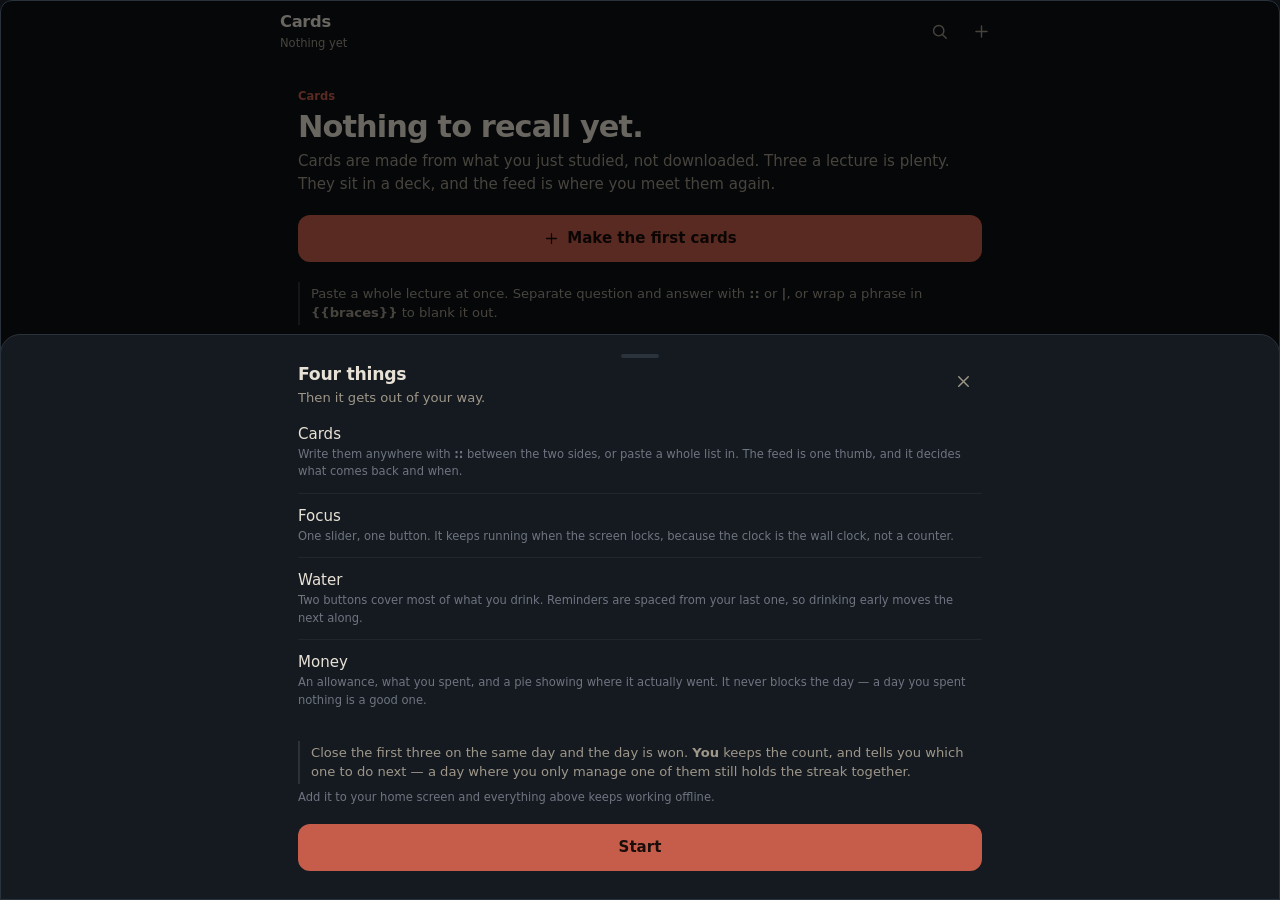
==== engine/index.html @ 52130b2e "Add files via upload" ====
<!doctype html>
<html lang="en" data-theme="dark">
<head>
<meta charset="utf-8">
<meta name="viewport" content="width=device-width, initial-scale=1, viewport-fit=cover, maximum-scale=5">
<title>Engine</title>

<meta name="description" content="Flash cards, a deep work timer and water, kept on your own phone.">
<meta name="theme-color" content="#0D1014">
<meta name="color-scheme" content="dark light">
<meta name="mobile-web-app-capable" content="yes">
<meta name="apple-mobile-web-app-capable" content="yes">
<meta name="apple-mobile-web-app-status-bar-style" content="black-translucent">
<meta name="apple-mobile-web-app-title" content="Engine">
<meta name="format-detection" content="telephone=no,date=no,address=no,email=no">

<link rel="manifest" href="manifest.webmanifest">
<link rel="icon" href="icons/favicon.svg" type="image/svg+xml">
<link rel="icon" href="icons/icon-192.png" sizes="192x192" type="image/png">
<link rel="apple-touch-icon" href="icons/apple-touch-icon.png">
<link rel="stylesheet" href="css/app.css">

<script>
  /* Set the theme before first paint so the screen never flashes white at 6am. */
  (function () {
    try {
      var raw = localStorage.getItem('engine.doc.v1');
      var t = 'dark';
      if (raw) {
        var s = JSON.parse(raw).settings || {};
        t = s.theme || 'dark';
        if (t === 'auto') t = matchMedia('(prefers-color-scheme: light)').matches ? 'light' : 'dark';
        document.documentElement.dataset.accent = s.accent || 'default';
        document.documentElement.dataset.density = s.density || 'normal';
      }
      document.documentElement.dataset.theme = t;
      document.querySelector('meta[name="theme-color"]')
        .setAttribute('content', t === 'light' ? '#F6F2EA' : '#0D1014');
    } catch (e) {}
  })();
</script>
</head>
<body>

<div id="app">
  <header id="topbar">
    <div class="topbar-in">
      <div class="grow">
        <div class="topbar-title">Engine</div>
        <div class="topbar-sub">Starting up</div>
      </div>
    </div>
  </header>

  <main id="main">
    <div class="block" aria-hidden="true">
      <div class="skel" style="height:22px;width:52%"></div>
      <div class="skel" style="height:15px;width:34%;margin-top:10px"></div>
      <div class="skel" style="height:110px;margin-top:22px;border-radius:18px"></div>
      <div class="skel" style="height:62px;margin-top:12px;border-radius:12px"></div>
    </div>
    <noscript>
      <div class="empty">
        <b>JavaScript is switched off</b>
        Engine runs entirely in the browser with no server, so it needs JavaScript to do anything at all.
      </div>
    </noscript>
  </main>

  <nav id="tabbar" aria-label="Sections"></nav>
</div>

<div id="reel" hidden></div>
<div id="scrim" hidden></div>
<div id="sheet" hidden role="dialog" aria-modal="true"></div>
<div id="toast" role="status" aria-live="polite"></div>
<div id="updater" hidden></div>

<script type="module" src="js/app.js"></script>

<script>
  /* The service worker is registered here, in a plain script, rather than
     from inside the module graph.

     If a module ever fails to load — a half-finished upload, a file
     missing from the cache, a typo in an import — the graph never
     instantiates and nothing inside it runs, which would include the code
     that registers the worker. The app would then be stuck on the broken
     copy with no way to fetch a fixed one. Registering out here means an
     update can always land, so a bad build can be replaced by the next
     one instead of bricking the page.

     It also races the module fetches for bandwidth and loses on a bad
     connection, so it waits for load and then retries. app.js picks the
     registration up through navigator.serviceWorker.ready. */
  (function () {
    if (!('serviceWorker' in navigator)) return;
    var tries = 0;
    function go() {
      navigator.serviceWorker.register('sw.js', { scope: './' }).catch(function () {
        if (++tries < 4) setTimeout(go, 900 * tries);
      });
    }
    if (document.readyState === 'complete') setTimeout(go, 300);
    else addEventListener('load', function () { setTimeout(go, 300); });
  })();
</script>
</body>
</html>
---- engine/css/app.css ----
/* ============================================================
   ENGINE — design system
   Ink & bone. A time spine. Hairlines, no shadows.
   ============================================================ */

:root{
  --ink:#0D1014;
  --s1:#151A20;
  --s2:#1D242C;
  --s3:#262F39;
  --line:#2A323C;
  --line-soft:#1F262E;

  --tx:#E8E2D6;
  --tx2:#9E9789;
  --tx3:#6E7580;

  --accent:#C65D4B;
  --accent-ink:#1A0E0B;
  --accent-wash:#3A1F19;

  --done:#6FA893;
  --done-ink:#08201A;
  --done-wash:#1B3A33;

  --warn:#D9A441;
  --warn-wash:#3A2E12;
  --bad:#D2685C;
  --bad-wash:#3A1C18;
  --cool:#7C9AC4;

  --r1:8px; --r2:12px; --r3:18px;
  --gut:18px;
  --rail:56px;
  --tabh:60px;
  --pad:14px;

  --fs-xs:.72rem;
  --fs-sm:.82rem;
  --fs-md:.94rem;
  --fs-lg:1.08rem;
  --fs-xl:1.4rem;
  --fs-2xl:1.9rem;
  --fs-3xl:2.9rem;

  --ease:cubic-bezier(.22,.61,.36,1);
  --dur:180ms;

  color-scheme:dark;
}

[data-theme="light"]{
  --ink:#F6F2EA;
  --s1:#FFFFFF;
  --s2:#EFEAE0;
  --s3:#E3DCCF;
  --line:#DED6C7;
  --line-soft:#EBE4D8;

  --tx:#1A1D22;
  --tx2:#5E6470;
  --tx3:#8C8B85;

  --accent:#B14B39;
  --accent-ink:#FFF4F1;
  --accent-wash:#F6E2DC;

  --done:#3F7F6B;
  --done-ink:#EFFAF6;
  --done-wash:#DDEEE7;

  --warn:#8A6710;
  --warn-wash:#F4E9CC;
  --bad:#B2453A;
  --bad-wash:#F6DFDB;
  --cool:#3F6699;

  color-scheme:light;
}

[data-accent="amber"]{  --accent:#D9A441; --accent-ink:#1C1405; --accent-wash:#3A2E12; }
[data-accent="jade"]{   --accent:#5CA085; --accent-ink:#062018; --accent-wash:#18342B; }
[data-accent="indigo"]{ --accent:#7C8CE0; --accent-ink:#0B0E22; --accent-wash:#1E2347; }
[data-accent="violet"]{ --accent:#A47BD4; --accent-ink:#170C24; --accent-wash:#2C1D40; }
[data-accent="steel"]{  --accent:#7C9AC4; --accent-ink:#081018; --accent-wash:#1B2836; }

[data-theme="light"][data-accent="amber"]{  --accent:#8A6710; --accent-ink:#FFF8E8; --accent-wash:#F3E8C9; }
[data-theme="light"][data-accent="jade"]{   --accent:#2F7A60; --accent-ink:#EFFBF6; --accent-wash:#D9EEE6; }
[data-theme="light"][data-accent="indigo"]{ --accent:#4657B8; --accent-ink:#F0F2FF; --accent-wash:#DFE3F8; }
[data-theme="light"][data-accent="violet"]{ --accent:#6F45A8; --accent-ink:#F8F1FF; --accent-wash:#EBDFF8; }
[data-theme="light"][data-accent="steel"]{  --accent:#3F6699; --accent-ink:#F0F5FF; --accent-wash:#DEE7F4; }

[data-density="compact"]{ --pad:11px; --gut:14px; --tabh:54px; }
[data-density="roomy"]{ --pad:18px; --gut:22px; }

/* ---------- reset ---------- */
*{box-sizing:border-box;-webkit-tap-highlight-color:transparent}
html{-webkit-text-size-adjust:100%}
html,body{margin:0;padding:0}
body{
  background:var(--ink);
  color:var(--tx);
  font-family:ui-sans-serif,system-ui,-apple-system,"Segoe UI",Roboto,"Helvetica Neue",sans-serif;
  font-size:16px;
  line-height:1.5;
  overscroll-behavior-y:none;
  min-height:100dvh;
  -webkit-font-smoothing:antialiased;
}
button,input,select,textarea{font:inherit;color:inherit;margin:0}
button{background:none;border:0;padding:0;cursor:pointer;text-align:inherit}
a{color:var(--cool);text-underline-offset:2px}
h1,h2,h3,h4{margin:0;font-weight:620;letter-spacing:-.015em;line-height:1.25}
h1{font-size:var(--fs-xl)}
h2{font-size:var(--fs-lg)}
h3{font-size:var(--fs-md)}
p{margin:.4em 0}
ul,ol{margin:0}
img,svg{display:block;max-width:100%}
/* Every icon from util.js carries .ic, so one rule gives all of them a
   stroke, a colour and a size even where no component rule mentions svg.
   Without this the flame in a chip and the grid/list toggle drew as
   invisible black fills on a black ground. Component rules still win. */
svg.ic{width:1.08em;height:1.08em;flex:none;fill:none;stroke:currentColor;stroke-width:1.8;stroke-linecap:round;stroke-linejoin:round}
:focus-visible{outline:2px solid var(--accent);outline-offset:2px;border-radius:4px}
::selection{background:var(--accent);color:var(--accent-ink)}

/* ---------- type helpers ---------- */
.t2{color:var(--tx2)}
.t3{color:var(--tx3)}
.sm{font-size:var(--fs-sm)}
.xs{font-size:var(--fs-xs)}
.num{font-variant-numeric:tabular-nums}
.bold{font-weight:620}
.trunc{overflow:hidden;text-overflow:ellipsis;white-space:nowrap}
.center{text-align:center}
.mt{margin-top:12px}
.mt2{margin-top:20px}

/* ---------- app shell ---------- */
#app{min-height:100dvh;display:flex;flex-direction:column}
#topbar{
  position:sticky;top:0;z-index:40;
  padding:calc(env(safe-area-inset-top) + 10px) var(--gut) 10px;
  background:var(--ink);
  border-bottom:1px solid transparent;
  transition:border-color var(--dur) var(--ease);
}
#topbar.scrolled{border-bottom-color:var(--line);background:color-mix(in srgb,var(--ink) 90%,transparent);-webkit-backdrop-filter:blur(14px);backdrop-filter:blur(14px)}
.topbar-in{display:flex;align-items:center;justify-content:space-between;gap:10px;max-width:720px;margin:0 auto}
.topbar-title{font-size:1.02rem;font-weight:620;letter-spacing:-.02em;overflow:hidden;text-overflow:ellipsis;white-space:nowrap}
.topbar-sub{font-size:var(--fs-xs);color:var(--tx2);margin-top:1px;overflow:hidden;text-overflow:ellipsis;white-space:nowrap}
.topbar-actions{display:flex;align-items:center;gap:4px;flex:none}
/* Everything in the top bar is reachable with one thumb, so everything
   in it gets a real hit area whatever it looks like. */
.topbar-actions>.chip{position:relative;min-height:30px;padding:5px 10px;font-weight:600}
.topbar-actions>.chip::after{content:"";position:absolute;left:-4px;right:-4px;top:50%;height:44px;transform:translateY(-50%)}

/* A screen one level down always says so in the same place, so going
   back never means hunting for the way you came in. */
.topbar-back{
  flex:none;width:34px;height:34px;margin-left:-7px;
  display:inline-flex;align-items:center;justify-content:center;
  border-radius:11px;color:var(--tx2);
  transition:background var(--dur) var(--ease),transform 90ms var(--ease);
}
.topbar-back svg{width:20px;height:20px;stroke-width:2}
.topbar-back:active{background:var(--s2);transform:scale(.93)}

#main{flex:1;width:100%;max-width:720px;margin:0 auto;padding:0 var(--gut) calc(var(--tabh) + env(safe-area-inset-bottom) + 30px)}

.block{margin:var(--gut) 0}
.hr{height:1px;background:var(--line-soft);border:0;margin:var(--gut) 0}

/* ============================================================
   TAB BAR
   Rigid: it is always the same six, always in the same order,
   always the same height, and it never moves under your thumb.
   Interactive: one rail slides to the tab you are on, the icon
   sits in a pill that fills, and the label is legible rather than
   decorative. Painted once and then updated in place, which is
   what lets the rail animate at all.
   ============================================================ */
#tabbar{
  position:fixed;left:0;right:0;bottom:0;z-index:45;
  height:calc(var(--tabh) + env(safe-area-inset-bottom));
  padding-bottom:env(safe-area-inset-bottom);
  background:color-mix(in srgb,var(--ink) 88%,transparent);
  -webkit-backdrop-filter:saturate(150%) blur(18px);
  backdrop-filter:saturate(150%) blur(18px);
  border-top:1px solid var(--line);
  display:flex;justify-content:center;
  touch-action:manipulation;
}
@supports not (backdrop-filter:blur(1px)){ #tabbar{background:var(--ink)} }
#tabbar[hidden]{display:none}

.tab{
  flex:1 1 0;min-width:0;max-width:140px;
  display:flex;flex-direction:column;align-items:center;justify-content:center;gap:2px;
  color:var(--tx3);position:relative;padding-top:3px;
  transition:color var(--dur) var(--ease);
  -webkit-user-select:none;user-select:none;
}
.tab .ico{
  width:46px;height:27px;display:flex;align-items:center;justify-content:center;
  border-radius:14px;background:transparent;
  transition:background var(--dur) var(--ease),transform 260ms cubic-bezier(.34,1.5,.5,1);
}
.tab svg{width:20px;height:20px;stroke:currentColor;fill:none;stroke-width:1.75;stroke-linecap:round;stroke-linejoin:round}
.tab span{font-size:.66rem;font-weight:600;letter-spacing:-.005em;line-height:1.25;max-width:100%;overflow:hidden;text-overflow:ellipsis;white-space:nowrap}
.tab:active .ico{transform:scale(.9)}
.tab[aria-current="page"]{color:var(--accent)}
.tab[aria-current="page"] .ico{background:var(--accent-wash)}
.tab[aria-current="page"] svg{stroke-width:2}

/* One rail for the whole bar, moved by transform, so switching tabs
   reads as a single object sliding rather than two dots blinking. */
.tabrail{
  position:absolute;top:0;left:0;width:0;height:2.5px;border-radius:0 0 3px 3px;
  background:var(--accent);pointer-events:none;
  transition:transform 300ms cubic-bezier(.3,.8,.3,1),width 220ms var(--ease);
}
.tab .dot{
  position:absolute;top:2px;right:calc(50% - 20px);
  min-width:16px;height:16px;padding:0 4px;border-radius:9px;
  background:var(--accent);color:var(--accent-ink);
  font-size:.6rem;font-weight:700;font-variant-numeric:tabular-nums;
  display:flex;align-items:center;justify-content:center;line-height:1;
  box-shadow:0 0 0 2px var(--ink);
}
.tab .dot.soft{background:var(--done);color:var(--done-ink)}
.tab .dot.pip{min-width:8px;width:8px;height:8px;padding:0;top:5px;right:calc(50% - 15px)}
.tab .dot[hidden]{display:none}

/* The view itself fades in on a tab change. Short enough that it never
   sits between you and the thing you tapped. */
#main.swap{animation:viewIn 220ms var(--ease)}
@keyframes viewIn{from{opacity:0;transform:translateY(6px)}to{opacity:1;transform:none}}

/* ---------- buttons ---------- */
.btn{
  display:inline-flex;align-items:center;justify-content:center;gap:7px;
  min-height:44px;padding:11px 16px;border-radius:var(--r2);
  background:var(--s2);color:var(--tx);
  font-size:var(--fs-md);font-weight:580;
  border:1px solid transparent;
  transition:transform 90ms var(--ease),background var(--dur) var(--ease),opacity var(--dur);
  user-select:none;
}
.btn:active{transform:scale(.975)}
.btn[disabled]{opacity:.4;pointer-events:none}
.btn.primary{background:var(--accent);color:var(--accent-ink)}
.btn.good{background:var(--done);color:var(--done-ink)}
.btn.danger{background:var(--bad-wash);color:var(--bad)}
.btn.quiet{background:transparent;border-color:var(--line);color:var(--tx)}
.btn.full{width:100%}
.btn.s{min-height:36px;padding:7px 11px;font-size:var(--fs-sm);border-radius:var(--r1);gap:5px}
.btn svg{width:17px;height:17px;stroke:currentColor;fill:none;stroke-width:1.8;stroke-linecap:round;stroke-linejoin:round;flex:none}
.iconbtn{width:38px;height:38px;display:inline-flex;align-items:center;justify-content:center;border-radius:10px;color:var(--tx2);transition:background var(--dur) var(--ease)}
.iconbtn:active{background:var(--s2)}
.iconbtn svg{width:19px;height:19px;stroke:currentColor;fill:none;stroke-width:1.8;stroke-linecap:round;stroke-linejoin:round}

.row{display:flex;align-items:center;gap:10px}
.row.tight{gap:6px}
.row.between{justify-content:space-between}
.row.top{align-items:flex-start}
.grow{flex:1;min-width:0}
.wrap{display:flex;flex-wrap:wrap;gap:7px}
.g2{display:grid;grid-template-columns:1fr 1fr;gap:9px}
.g3{display:grid;grid-template-columns:repeat(3,1fr);gap:8px}
/* ---------- panels ---------- */
.panel{background:var(--s1);border:1px solid var(--line-soft);border-radius:var(--r3);padding:var(--pad) calc(var(--pad) + 2px)}
.panel+.panel{margin-top:10px}
.panel-h{display:flex;align-items:baseline;justify-content:space-between;gap:10px;margin-bottom:9px}
.section-h{display:flex;align-items:baseline;justify-content:space-between;gap:10px;margin:0 2px 8px}
.section-h h2{font-size:var(--fs-md);font-weight:620}

.chip{display:inline-flex;align-items:center;gap:4px;padding:3px 9px;border-radius:20px;background:var(--s2);color:var(--tx2);font-size:var(--fs-xs);font-weight:540;line-height:1.4;white-space:nowrap}
.chip.live{background:var(--accent-wash);color:var(--accent)}
.chip.done{background:var(--done-wash);color:var(--done)}
.chip.warn{background:var(--warn-wash);color:var(--warn)}
.chip.bad{background:var(--bad-wash);color:var(--bad)}
.chip.on{background:var(--tx);color:var(--ink)}
.chip svg{width:13px;height:13px;stroke-width:2}
/* A chip you can press has to be pressable with a thumb. The pill keeps
   its size; the thing you have to hit is bigger than the thing you see. */
.chip.tap{position:relative;transition:transform 110ms var(--ease)}
.chip.tap::after{content:"";position:absolute;left:0;right:0;top:50%;height:44px;transform:translateY(-50%)}
.chip.tap:active{transform:scale(.94)}

.note{border-left:2px solid var(--line);padding:2px 0 2px 11px;color:var(--tx2);font-size:var(--fs-sm);line-height:1.5}
.note.live{border-color:var(--accent)}
.note.good{border-color:var(--done)}
.note.warn{border-color:var(--warn)}

.empty{padding:26px 14px;text-align:center;color:var(--tx3);font-size:var(--fs-sm);line-height:1.6}
.empty b{display:block;color:var(--tx2);font-weight:580;margin-bottom:3px}

/* ---------- forms ---------- */
.field{display:block;margin-top:12px}
.field>.lbl{display:block;font-size:var(--fs-xs);color:var(--tx2);margin-bottom:5px;font-weight:540}
.in{
  width:100%;min-height:44px;padding:10px 12px;
  background:var(--s2);border:1px solid var(--line);border-radius:var(--r2);
  color:var(--tx);outline:none;
  transition:border-color var(--dur) var(--ease);
}
.in:focus{border-color:var(--accent)}
.in::placeholder{color:var(--tx3)}
textarea.in{min-height:96px;resize:vertical;line-height:1.55}
select.in{appearance:none;background-image:linear-gradient(45deg,transparent 50%,var(--tx3) 50%),linear-gradient(135deg,var(--tx3) 50%,transparent 50%);background-position:calc(100% - 16px) 19px,calc(100% - 11px) 19px;background-size:5px 5px;background-repeat:no-repeat;padding-right:34px}
.in.s{min-height:36px;padding:7px 10px;font-size:var(--fs-sm)}
.hint{font-size:var(--fs-xs);color:var(--tx3);margin-top:5px;line-height:1.5}

.switch{display:flex;align-items:center;justify-content:space-between;gap:12px;padding:11px 0;border-bottom:1px solid var(--line-soft)}
.switch:last-child{border-bottom:0}
.switch-txt{flex:1;min-width:0}
.switch-txt b{display:block;font-weight:560;font-size:var(--fs-md)}
.switch-txt span{display:block;font-size:var(--fs-xs);color:var(--tx3);margin-top:1px;line-height:1.45}
.tgl{position:relative;width:46px;height:28px;border-radius:20px;background:var(--s3);flex:none;transition:background var(--dur) var(--ease)}
.tgl::after{content:"";position:absolute;top:3px;left:3px;width:22px;height:22px;border-radius:50%;background:var(--tx2);transition:transform var(--dur) var(--ease),background var(--dur)}
.tgl[aria-checked="true"]{background:var(--accent)}
.tgl[aria-checked="true"]::after{transform:translateX(18px);background:var(--accent-ink)}

.seg{display:flex;gap:3px;background:var(--s2);border-radius:var(--r2);padding:3px;overflow-x:auto;scrollbar-width:none}
.seg::-webkit-scrollbar{display:none}
.seg button{flex:1 0 auto;min-height:36px;padding:7px 12px;border-radius:9px;color:var(--tx2);font-size:var(--fs-sm);font-weight:560;white-space:nowrap;transition:background var(--dur) var(--ease),color var(--dur)}
.seg button[aria-pressed="true"]{background:var(--ink);color:var(--tx)}
.seg button svg{width:17px;height:17px}
.seg button:active{transform:scale(.97)}
[data-theme="light"] .seg button[aria-pressed="true"]{background:var(--s1)}

/* ---------- lists ---------- */
.list{list-style:none;padding:0;margin:0}
.list>li{display:flex;align-items:flex-start;gap:11px;padding:12px 0;border-bottom:1px solid var(--line-soft)}
.list>li:last-child{border-bottom:0}
.list .body{flex:1;min-width:0}
.list .title{font-size:var(--fs-md);font-weight:530;line-height:1.35}
.list .meta{font-size:var(--fs-xs);color:var(--tx3);margin-top:2px}
.list li.is-done .title{color:var(--tx3);text-decoration:line-through}
.tickbox{position:relative;width:23px;height:23px;flex:none;margin-top:2px;border-radius:7px;border:1.7px solid var(--tx3);display:flex;align-items:center;justify-content:center;transition:background var(--dur) var(--ease),border-color var(--dur)}
button.tickbox::after{content:"";position:absolute;left:50%;top:50%;width:44px;height:44px;transform:translate(-50%,-50%)}
.tickbox svg{width:13px;height:13px;stroke:var(--done-ink);fill:none;stroke-width:2.6;stroke-linecap:round;stroke-linejoin:round;opacity:0;transform:scale(.5);transition:opacity 140ms var(--ease),transform 200ms var(--ease)}
li.is-done .tickbox,.tickbox[aria-checked="true"]{background:var(--done);border-color:var(--done)}
li.is-done .tickbox svg,.tickbox[aria-checked="true"] svg{opacity:1;transform:scale(1)}
.chev{color:var(--tx3);flex:none;align-self:center}
.chev svg{width:16px;height:16px;stroke:currentColor;fill:none;stroke-width:2;stroke-linecap:round;stroke-linejoin:round}

.hero{padding:6px 0 2px}
.hero .kicker{font-size:var(--fs-xs);color:var(--accent);font-weight:580}
.hero .h{font-size:var(--fs-2xl);font-weight:640;letter-spacing:-.03em;line-height:1.12;margin-top:5px}
.hero .p{color:var(--tx2);font-size:var(--fs-md);margin-top:6px;line-height:1.5}
/* ---------- stats ---------- */
.stat{background:var(--s1);border:1px solid var(--line-soft);border-radius:var(--r2);padding:11px 12px}
.stat b{display:block;font-size:var(--fs-xl);font-weight:620;letter-spacing:-.03em;line-height:1.1;font-variant-numeric:tabular-nums}
.stat span{display:block;font-size:var(--fs-xs);color:var(--tx3);margin-top:3px;line-height:1.35}
.stat.hl b{color:var(--accent)}
.stat.ok b{color:var(--done)}

.heat{display:grid;grid-template-columns:repeat(7,1fr);gap:4px}
.heat button{aspect-ratio:1;border-radius:4px;background:var(--s2);transition:transform 110ms var(--ease)}
.heat button:active{transform:scale(.85)}
.heat .l1{background:color-mix(in srgb,var(--done) 22%,var(--s2))}
.heat .l2{background:color-mix(in srgb,var(--done) 52%,var(--s2))}
.heat .l3{background:var(--done)}
.heat .today{box-shadow:inset 0 0 0 1.5px var(--accent)}
.heat .void{background:transparent;border:1px dashed var(--line-soft)}
.heatkey{display:flex;align-items:center;gap:5px;font-size:var(--fs-xs);color:var(--tx3)}
.heatkey i{width:9px;height:9px;border-radius:2px;display:block}

svg.chart{width:100%;height:auto;display:block;overflow:visible}

/* ---------- sheet ---------- */
#scrim{position:fixed;inset:0;z-index:60;background:rgba(0,0,0,.55);opacity:0;pointer-events:none;transition:opacity 200ms var(--ease)}
#scrim.in{opacity:1;pointer-events:auto}
#scrim[hidden]{display:none}
#sheet{
  position:fixed;left:0;right:0;bottom:0;z-index:61;
  max-height:92dvh;display:flex;flex-direction:column;
  background:var(--s1);border-top:1px solid var(--line);
  border-radius:20px 20px 0 0;
  transform:translateY(101%);
  transition:transform 280ms var(--ease);
}
#sheet.in{transform:translateY(0)}
#sheet[hidden]{display:none}
.sheet-in{width:100%;max-width:720px;margin:0 auto;padding:0 var(--gut) calc(var(--gut) + env(safe-area-inset-bottom));overflow-y:auto;overscroll-behavior:contain;-webkit-overflow-scrolling:touch}
.sheet-grab{flex:none;padding:9px 0 4px;display:flex;justify-content:center;touch-action:none}
.sheet-grab::before{content:"";width:38px;height:4px;border-radius:3px;background:var(--line)}
.sheet-hd{display:flex;align-items:flex-start;justify-content:space-between;gap:12px;padding-bottom:4px}
.sheet-hd h2{font-size:var(--fs-lg);padding-top:2px}
.sheet-hd .sub{font-size:var(--fs-sm);color:var(--tx2);margin-top:2px;line-height:1.5}
.sheet-ft{display:flex;gap:8px;margin-top:18px}
.sheet-ft .btn{flex:1}
.sheet-ft .btn.thin{flex:0 0 auto}

#toast{
  position:fixed;left:50%;bottom:calc(var(--tabh) + env(safe-area-inset-bottom) + 14px);
  z-index:70;transform:translate(-50%,14px);opacity:0;pointer-events:none;
  background:var(--tx);color:var(--ink);
  padding:10px 17px;border-radius:22px;font-size:var(--fs-sm);font-weight:560;
  max-width:88vw;text-align:center;
  transition:opacity 200ms var(--ease),transform 240ms var(--ease);
}
#toast.in{opacity:1;transform:translate(-50%,0)}

/* ============================================================
   REEL — one card, the whole screen

   The card is not a card sitting on a page any more: it IS the page.
   Edge to edge, no frame, no deck under it, nothing above or below it
   to read. Two corner buttons and a hairline of progress are the
   entire interface that is not the words on the card, and both of the
   buttons are quiet enough to disappear while you read.
   ============================================================ */
#reel{
  position:fixed;inset:0;z-index:50;background:var(--ink);
  overscroll-behavior:none;touch-action:none;
  -webkit-user-select:none;user-select:none;
}
#reel[hidden]{display:none}

/* How far through, as a line rather than a number. A number is a thing
   you read; a line is a thing you notice. */
.reel-prog{
  position:absolute;left:0;right:0;top:0;z-index:3;height:2px;
  background:color-mix(in srgb,var(--tx3) 16%,transparent);
  pointer-events:none;
}
.reel-prog>i{display:block;height:100%;background:var(--accent);transition:width 320ms var(--ease)}

/* The two buttons. They sit over the card, not in a bar above it, so
   the card keeps the whole screen. Drags pass straight through them —
   see wireDrag — and they only act on a press that never moved. */
.reel-ctl{
  position:absolute;left:0;right:0;top:0;z-index:4;
  display:flex;align-items:center;justify-content:space-between;
  padding:calc(env(safe-area-inset-top) + 8px) 10px 0;
  pointer-events:none;
}
.reel-btn{
  pointer-events:auto;flex:none;
  width:40px;height:40px;border-radius:50%;
  display:inline-flex;align-items:center;justify-content:center;
  color:var(--tx3);background:color-mix(in srgb,var(--s1) 70%,transparent);
  -webkit-backdrop-filter:blur(10px);backdrop-filter:blur(10px);
  transition:color var(--dur) var(--ease),background var(--dur) var(--ease),transform 110ms var(--ease);
}
.reel-btn svg{width:20px;height:20px;stroke-width:2}
.reel-btn:active{transform:scale(.9);color:var(--tx1);background:var(--s2)}

.reel-stage{
  position:absolute;inset:0;z-index:1;
  overflow:hidden;touch-action:none;
  perspective:1600px;
}

.rcard{position:absolute;inset:0;transform-style:preserve-3d;will-change:transform}
.rcard[hidden]{display:none}
.rflip{position:absolute;inset:0;transform-style:preserve-3d;transition:transform 300ms cubic-bezier(.25,.8,.3,1)}
.rface{
  position:absolute;inset:0;display:flex;flex-direction:column;
  padding:calc(env(safe-area-inset-top) + 62px) calc(var(--gut) + 6px)
          calc(env(safe-area-inset-bottom) + 42px);
  background:var(--ink);
  backface-visibility:hidden;-webkit-backface-visibility:hidden;
  overflow:hidden;
}

/* A wash in the subject's own hue across the top of the question side.
   Enough to tell two decks apart in the corner of your eye, never enough
   to compete with the text — and it is painted into the face rather than
   sitting behind it, because the face now covers the whole screen. */
.rface.front{
  background:
    radial-gradient(130% 52% at 50% 0,hsl(var(--deck-hue,18) 62% 48% / .13),transparent 72%),
    var(--ink);
}

/* The answer side is told apart by a change of ground, not by a caption
   saying which side you are on. It has to read in both themes, so it is
   a tint of the accent rather than a shade of the background: in light
   mode two shades of cream are the same colour. */
.rface.back{
  transform:rotateY(180deg);
  background:
    radial-gradient(130% 55% at 50% 0,color-mix(in srgb,var(--accent) 17%,transparent),transparent 70%),
    var(--ink);
}

.reel-stage.dealing .rcard[data-slot="1"]{animation:dealIn 340ms cubic-bezier(.22,.9,.3,1)}
@keyframes dealIn{from{transform:translate3d(0,28px,0) scale(.96);opacity:0}to{transform:translate3d(0,0,0) scale(1);opacity:1}}

/* Nothing inside a card scrolls: a scroller in here would swallow the
   gesture the whole screen exists to receive. The type is fitted to the
   glass in fitCard() instead. */
.rcard-body{
  flex:1;display:flex;flex-direction:column;justify-content:center;
  overflow:hidden;min-height:0;
}
.rcard-q,.rcard-ans{
  font-size:clamp(1.8rem,7.6vw,2.7rem);font-weight:580;letter-spacing:-.028em;
  line-height:1.24;white-space:pre-wrap;overflow-wrap:break-word;
}
.rcard-q.long,.rcard-ans.long{font-size:clamp(1.35rem,5.6vw,1.9rem);line-height:1.34;letter-spacing:-.022em}
.rcard-q.xlong,.rcard-ans.xlong{font-size:clamp(1.05rem,4.2vw,1.35rem);line-height:1.46;letter-spacing:-.012em}
.cloze{color:var(--accent);font-weight:640}
.cloze.blank{background:var(--accent-wash);color:transparent;border-radius:5px;padding:0 4px;user-select:none}

/* What a grade felt like, said in colour over the whole screen rather
   than in a word laid on top of the one piece of text that matters. */
.reel-stage::after{
  content:"";position:absolute;inset:0;z-index:6;pointer-events:none;
  opacity:0;background:transparent;
}
.reel-stage.t-again::after{animation:tintFlash 600ms var(--ease);background:radial-gradient(120% 60% at 50% 0,var(--bad),transparent 72%)}
.reel-stage.t-run::after{animation:tintFlash 600ms var(--ease);background:radial-gradient(120% 60% at 50% 0,var(--accent),transparent 72%)}
@keyframes tintFlash{0%{opacity:0}18%{opacity:.2}100%{opacity:0}}

/* ---------- the end of the queue ---------- */
.rcard.end .rface{background:linear-gradient(176deg,color-mix(in srgb,var(--accent-wash) 46%,var(--ink)),var(--ink) 64%)}
.rcard-body.end{align-items:center;text-align:center;justify-content:center}
.story-num{font-size:4.2rem;font-weight:650;letter-spacing:-.05em;line-height:1;font-variant-numeric:tabular-nums;color:var(--accent)}
.story-h{font-size:1.32rem;font-weight:600;letter-spacing:-.02em;margin-top:12px;max-width:22ch;line-height:1.3}
.story-p{color:var(--tx2);font-size:var(--fs-md);margin-top:8px;max-width:30ch;line-height:1.55}
.end-stats{width:100%;max-width:330px;margin-top:20px}
.end-stats .stat{padding:9px 6px;text-align:center}
.end-stats .stat b{font-size:var(--fs-lg)}
.reel-endacts{display:grid;grid-template-columns:1fr 1fr;gap:8px;width:100%;max-width:420px;margin-top:26px}

.gesture-list{list-style:none;padding:0;margin:16px 0 0;display:flex;flex-direction:column;gap:12px}
.gesture-list>li{display:flex;align-items:flex-start;gap:11px}
.gesture-list .gi{
  flex:none;width:32px;height:32px;border-radius:11px;
  background:var(--s2);color:var(--accent);
  display:flex;align-items:center;justify-content:center;
}
.gesture-list .gi svg{width:16px;height:16px}
.gesture-list b{display:block;font-size:var(--fs-md);font-weight:580;line-height:1.3}
.gesture-list i{display:block;font-style:normal;font-size:var(--fs-xs);color:var(--tx3);margin-top:1px;line-height:1.45}

.spark{position:fixed;pointer-events:none;z-index:55;width:5px;height:5px;border-radius:50%;background:var(--done)}

/* ============================================================
   FOCUS — the session owns the screen
   ============================================================ */
/* The session hides the top bar, because the bar is empty while it runs
   and the clock wants the room. It does NOT hide the tab bar: losing the
   way between tabs is losing the app, and no screen is worth that. */
[data-session="focus"] #topbar{display:none}
[data-immersive] #tabbar{display:none}
[data-session="focus"] #main{
  padding-top:calc(env(safe-area-inset-top) + 52px);
  padding-bottom:calc(var(--tabh) + env(safe-area-inset-bottom) + 14px);
}

.focus-wrap{
  display:flex;flex-direction:column;align-items:center;padding:4px 0 0;
  min-height:calc(100dvh - var(--tabh) - env(safe-area-inset-top) - env(safe-area-inset-bottom) - 74px);
  justify-content:center;gap:2px;
}
.focus-phase{font-size:var(--fs-sm);color:var(--tx2);font-weight:560;letter-spacing:.01em}
.focus-task{font-size:1.35rem;font-weight:620;letter-spacing:-.025em;margin-top:4px;text-align:center;max-width:22ch;line-height:1.25}
.focus-end{font-size:3.4rem;font-weight:640;letter-spacing:-.04em;margin:10px 0 6px;color:var(--done)}

.dial{position:relative;width:min(290px,74vw);aspect-ratio:1;margin:22px 0 10px}
.dial svg{width:100%;height:100%;transform:rotate(-90deg)}
.dial circle{transition:stroke-dashoffset 900ms linear}
.dial .face{position:absolute;inset:0;display:flex;flex-direction:column;align-items:center;justify-content:center}
.dial .cd{font-size:3.5rem;font-weight:620;letter-spacing:-.05em;line-height:1;font-variant-numeric:tabular-nums}
.dial .cd.rest{color:var(--done)}
.dial .sub{font-size:var(--fs-xs);color:var(--tx3);margin-top:8px;font-variant-numeric:tabular-nums}
.pips{display:flex;gap:7px;margin-top:4px}
.pips i{width:7px;height:7px;border-radius:50%;background:var(--s3)}
.pips i.on{background:var(--accent)}

.focus-acts{display:flex;gap:8px;width:100%;max-width:420px;margin-top:22px}
.focus-acts .grow{flex:1}
.btn.tall{min-height:54px;font-size:var(--fs-lg)}
.btn.thin{flex:0 0 auto;padding-left:15px;padding-right:15px}

.focus-pull{margin-top:14px;font-size:var(--fs-xs);color:var(--tx3);display:inline-flex;align-items:center;gap:6px;padding:7px 13px;border-radius:20px;background:var(--s1);border:1px solid var(--line-soft)}
.focus-pull b{font-variant-numeric:tabular-nums;color:var(--tx2)}
.focus-pull.hit{color:var(--warn);border-color:color-mix(in srgb,var(--warn) 35%,transparent)}
.focus-pull svg{width:14px;height:14px;stroke:currentColor;fill:none;stroke-width:1.8;stroke-linecap:round;stroke-linejoin:round}
.focus-say{margin-top:16px;max-width:34ch;text-align:center;font-size:var(--fs-sm);color:var(--tx3);line-height:1.55}
.focus-say.wide{max-width:30ch;margin-top:6px}

/* The label over a finished session. It came from the workout player,
   which is gone; the session-complete banner still wears it. */
.pl-kick{font-size:var(--fs-xs);color:var(--tx3);font-weight:600;letter-spacing:.06em;text-transform:uppercase}
.pl-kick.done{color:var(--done);display:inline-flex;align-items:center;gap:6px}
.pl-kick.done svg{width:15px;height:15px;stroke:currentColor;fill:none;stroke-width:2.4;stroke-linecap:round;stroke-linejoin:round}

.startcard .start-title{font-size:1.5rem;font-weight:640;letter-spacing:-.03em;margin-top:4px;line-height:1.2}
.xs.hl{color:var(--accent);font-weight:600}
.xs.ok{color:var(--done);font-weight:600}

/* ============================================================
   THE INTENTION, THE BREATH
   ============================================================ */

/* "After I X, in Y." Written down once, read at the moment it matters. */
.contract{
  margin-top:12px;padding:11px 13px;
  background:var(--s2);border-left:2px solid var(--accent);border-radius:0 var(--r1) var(--r1) 0;
}
.contract b{display:block;font-size:var(--fs-md);font-weight:560;line-height:1.45;margin-top:3px}

.arrive{display:flex;flex-direction:column;align-items:center;padding:18px 0 4px;text-align:center}
.breath{
  position:relative;width:150px;height:150px;border-radius:50%;
  display:flex;align-items:center;justify-content:center;
  background:var(--accent-wash);
  box-shadow:inset 0 0 0 1.5px color-mix(in srgb,var(--accent) 45%,transparent);
  transform:scale(.62);
  transition:transform 4s cubic-bezier(.4,0,.5,1),background 4s linear;
}
.breath.in{transform:scale(1)}
.breath.out{transform:scale(.62);transition-duration:6s}
.breath b{font-size:var(--fs-lg);font-weight:600;letter-spacing:.02em;color:var(--accent)}
.breath-count{margin-top:18px;font-size:var(--fs-xs);color:var(--tx3);font-variant-numeric:tabular-nums}
.breath-say{margin-top:12px;max-width:30ch;font-size:var(--fs-sm);color:var(--tx2);line-height:1.6}
@media (prefers-reduced-motion:reduce){
  .breath{transition:none}
}

/* ---------- misc ---------- */
.kv{display:flex;justify-content:space-between;gap:12px;padding:8px 0;border-bottom:1px solid var(--line-soft);font-size:var(--fs-sm)}
.kv:last-child{border-bottom:0}
.kv .k{color:var(--tx2)}
.kv .v{font-variant-numeric:tabular-nums;text-align:right}
.kv .v.bad{color:var(--bad)}

.rule{padding:11px 0;border-bottom:1px solid var(--line-soft)}
.rule:last-child{border-bottom:0}
.rule .if{font-size:var(--fs-sm);color:var(--tx2)}
.rule .then{font-size:var(--fs-md);font-weight:530;margin-top:2px;line-height:1.45}

.bar{height:6px;border-radius:4px;background:var(--s2);overflow:hidden}
.bar>i{display:block;height:100%;border-radius:4px;background:var(--accent);transition:width 500ms var(--ease)}
.bar.ok>i{background:var(--done)}

.sub-bar{display:flex;align-items:center;gap:9px;padding:6px 0}
.sub-bar .nm{width:80px;flex:none;font-size:var(--fs-sm);color:var(--tx2);overflow:hidden;text-overflow:ellipsis;white-space:nowrap}
.sub-bar .tr{flex:1;height:7px;border-radius:4px;background:var(--s2);overflow:hidden}
.sub-bar .tr>i{display:block;height:100%;border-radius:4px;background:var(--cool)}
.sub-bar .vl{width:54px;text-align:right;font-size:var(--fs-xs);color:var(--tx2);font-variant-numeric:tabular-nums}

#updater{position:fixed;left:12px;right:12px;bottom:calc(var(--tabh) + env(safe-area-inset-bottom) + 12px);z-index:65;background:var(--s2);border:1px solid var(--line);border-radius:14px;padding:11px 13px;display:flex;align-items:center;gap:11px}
#updater[hidden]{display:none}

@media (prefers-reduced-motion:reduce){
  *,*::before,*::after{animation-duration:.001ms!important;animation-iteration-count:1!important;transition-duration:.001ms!important}
}

/* ============================================================
   SLIDERS — setting a number with a thumb, not a keyboard
   ============================================================ */
.slider{margin-top:16px}
.slider-h{display:flex;align-items:baseline;justify-content:space-between;gap:10px;margin-bottom:5px}
.slider-h .lbl{font-size:var(--fs-xs);color:var(--tx2);font-weight:540}
.slider-h .val{font-size:1.3rem;font-weight:660;letter-spacing:-.03em;font-variant-numeric:tabular-nums;color:var(--accent)}
.slider-h .val small{font-size:var(--fs-xs);font-weight:540;color:var(--tx3);margin-left:3px;letter-spacing:0}
.slider.rest .slider-h .val{color:var(--done)}
.rng{
  -webkit-appearance:none;appearance:none;width:100%;height:34px;
  background:transparent;display:block;touch-action:pan-y;
}
.rng::-webkit-slider-runnable-track{height:8px;border-radius:6px;background:var(--s2);border:1px solid var(--line-soft)}
.rng::-moz-range-track{height:8px;border-radius:6px;background:var(--s2);border:1px solid var(--line-soft)}
.rng::-webkit-slider-thumb{
  -webkit-appearance:none;appearance:none;
  width:28px;height:28px;margin-top:-11px;border-radius:50%;
  background:var(--accent);border:3px solid var(--ink);
  box-shadow:0 0 0 1px var(--accent);
  transition:transform 120ms var(--ease);
}
.rng::-moz-range-thumb{
  width:26px;height:26px;border-radius:50%;
  background:var(--accent);border:3px solid var(--ink);box-shadow:0 0 0 1px var(--accent);
}
.rng:active::-webkit-slider-thumb{transform:scale(1.14)}
.rng.rest::-webkit-slider-thumb{background:var(--done);box-shadow:0 0 0 1px var(--done)}
.rng.rest::-moz-range-thumb{background:var(--done);box-shadow:0 0 0 1px var(--done)}
.slider-ticks{display:flex;justify-content:space-between;font-size:.62rem;color:var(--tx3);font-variant-numeric:tabular-nums;margin-top:-4px}

/* A row of quick values under a slider. Tapping one is faster than
   dragging to it, and dragging is faster than typing. */
.quickrow{display:flex;gap:6px;margin-top:9px}
.quickrow button{
  flex:1;min-width:0;min-height:38px;border-radius:10px;background:var(--s2);
  color:var(--tx2);font-size:.76rem;font-weight:580;white-space:nowrap;
  font-variant-numeric:tabular-nums;
  transition:background var(--dur) var(--ease),color var(--dur),transform 100ms var(--ease);
}
.quickrow button:active{transform:scale(.95)}
.quickrow button[aria-pressed="true"]{background:var(--accent);color:var(--accent-ink)}

/* Stepper: two thumbs and a number, for things counted rather than measured. */
.stepper{display:flex;align-items:center;gap:10px;margin-top:6px}
.stepper .sbtn{
  width:42px;height:42px;flex:none;border-radius:13px;background:var(--s2);color:var(--tx);
  display:flex;align-items:center;justify-content:center;
  transition:background var(--dur) var(--ease),transform 100ms var(--ease);
}
.stepper .sbtn:active{transform:scale(.92);background:var(--s3)}
.stepper .sbtn svg{width:18px;height:18px;stroke-width:2.2}
.stepper .sval{flex:1;text-align:center;line-height:1.15}
.stepper .sval [data-stepval]{display:block;font-size:1.35rem;font-weight:660;font-variant-numeric:tabular-nums;letter-spacing:-.03em;color:var(--tx)}
.stepper .sval span:last-child{display:block;font-size:var(--fs-xs);font-weight:500;color:var(--tx3);letter-spacing:0;margin-top:2px}


/* ============================================================
   FOCUS — a way out, always in the same corner
   ============================================================ */
.focus-bar{
  position:fixed;left:0;right:0;top:0;z-index:4;
  display:flex;align-items:center;gap:8px;
  padding:calc(env(safe-area-inset-top) + 8px) var(--gut) 8px;
  pointer-events:none;
}
.focus-bar>*{pointer-events:auto}
.focus-bar .grow{text-align:center;font-size:var(--fs-xs);color:var(--tx3);font-weight:560}
.backbtn{
  display:inline-flex;align-items:center;gap:5px;flex:none;
  min-height:36px;padding:7px 13px 7px 9px;border-radius:20px;
  background:var(--s1);border:1px solid var(--line-soft);
  color:var(--tx2);font-size:var(--fs-xs);font-weight:600;
  transition:background var(--dur) var(--ease),transform 100ms var(--ease);
}
.backbtn:active{transform:scale(.94);background:var(--s2)}
.backbtn svg{width:15px;height:15px;stroke-width:2.2}

/* ============================================================
   CARD FEED — the clean face, and the double tap
   ============================================================ */
/* A heart, thrown at the middle of the card and gone in half a second. */
.rlike{
  position:absolute;left:50%;top:46%;z-index:5;pointer-events:none;
  transform:translate(-50%,-50%) scale(.3);opacity:0;color:var(--accent);
}
.rlike svg{width:96px;height:96px;stroke-width:1.6;fill:currentColor;opacity:.92}
.rlike[hidden]{display:none}
.rlike.go{animation:likePop 760ms cubic-bezier(.2,.9,.3,1)}
@keyframes likePop{
  0%{opacity:0;transform:translate(-50%,-50%) scale(.3) rotate(-12deg)}
  22%{opacity:1;transform:translate(-50%,-50%) scale(1.12) rotate(4deg)}
  48%{opacity:1;transform:translate(-50%,-50%) scale(.96) rotate(0)}
  100%{opacity:0;transform:translate(-50%,-58%) scale(1.02)}
}
/* The saved mark. A kept card gets a hairline down its leading edge —
   visible, permanent, and not a word. */
.rcard.liked .rface::before{
  content:"";position:absolute;left:0;top:0;bottom:0;width:3px;
  background:var(--accent);opacity:.85;
}

/* ---------- a quiet divider with a word on it ---------- */
.rulehead{display:flex;align-items:center;gap:10px;margin:20px 0 8px;color:var(--tx3);font-size:var(--fs-xs);font-weight:600;letter-spacing:.04em;text-transform:uppercase}
.rulehead::after{content:"";flex:1;height:1px;background:var(--line-soft)}

/* A row is a grid, and a grid cannot be a button without losing the
   grid. So the row is a div, one invisible button covers it, and the
   things you can hit separately sit above it. */
.tl-open{position:absolute;inset:0;z-index:0;border-radius:var(--r2)}
.tl-row>.tl-time,.tl-row>.tl-puck,.tl-row>.tl-main{pointer-events:none}
.tl-row>.tl-tail,.tl-row>.tl-live,.tl-row>.tl-note{position:relative;z-index:1}

/* ---------- picking a kind of work by its glyph, not its name ---------- */
.kindgrid{display:grid;grid-template-columns:repeat(4,1fr);gap:7px;margin-top:6px}
.kindtile{
  display:flex;flex-direction:column;align-items:center;gap:6px;
  padding:10px 3px 8px;border-radius:15px;
  background:var(--s2);border:1px solid transparent;color:var(--tx3);
  transition:background var(--dur) var(--ease),border-color var(--dur),color var(--dur),transform 100ms var(--ease);
}
.kindtile:active{transform:scale(.94)}
.kindtile .p{
  width:30px;height:30px;border-radius:11px;
  display:flex;align-items:center;justify-content:center;
  background:color-mix(in srgb,var(--k,var(--tx3)) 18%,var(--ink));color:var(--k,var(--tx3));
}
.kindtile .p svg{width:16px;height:16px}
.kindtile span{font-size:.63rem;font-weight:580;line-height:1.2;text-align:center}
.kindtile[aria-pressed="true"]{background:var(--s1);border-color:var(--k,var(--accent));color:var(--tx)}

/* ---------- a time, nudged rather than typed ---------- */
.timeset{display:flex;align-items:center;gap:7px;margin-top:6px}
.timeset+.timeset{margin-top:8px}
.timeset .ts-l{width:44px;flex:none;font-size:var(--fs-xs);color:var(--tx3);font-weight:600}
.timeset .in{text-align:center;font-size:1.02rem;font-weight:600;font-variant-numeric:tabular-nums;flex:1;min-width:0}
.timeset .nb{
  width:40px;height:44px;flex:none;border-radius:12px;background:var(--s2);color:var(--tx2);
  display:flex;align-items:center;justify-content:center;
  transition:background var(--dur) var(--ease),transform 100ms var(--ease);
}
.timeset .nb:active{transform:scale(.9);background:var(--s3)}
.timeset .nb svg{width:17px;height:17px;stroke-width:2.2}
/* ---------- a clash, said out loud rather than outlined ---------- */
.tl-row.clash .tl-puck{box-shadow:0 0 0 3px var(--ink),0 0 0 4.5px var(--bad)}

/* ---------- setup rows inside a sheet ---------- */
.setrow{
  display:flex;align-items:center;gap:11px;width:100%;padding:13px 0;
  border-bottom:1px solid var(--line-soft);text-align:left;
}
.setrow:last-child{border-bottom:0}
.setrow .p{
  width:34px;height:34px;flex:none;border-radius:12px;background:var(--s2);color:var(--tx2);
  display:flex;align-items:center;justify-content:center;
}
.setrow .p svg{width:17px;height:17px}
.setrow b{display:block;font-size:var(--fs-md);font-weight:540;line-height:1.3}
.setrow i{display:block;font-style:normal;font-size:var(--fs-xs);color:var(--tx3);margin-top:1px;line-height:1.4}
.setrow .chev{margin-left:auto}

/* ---------- what you owe ----------
   Overdue leans on the bad colour only at the edge, because a red list is
   a list you avoid opening. */
.list.owed>li{gap:10px;align-items:flex-start}
.list.owed>li .body{padding:0}
.list.owed>li.late .title{color:var(--tx)}
.list.owed>li.late .meta{color:var(--bad)}
.list.owed>li.now .meta{color:var(--accent)}
.list.owed .chip{align-self:center;padding:3px 7px}
.list.owed .chip svg{width:12px;height:12px}
.owed-more{
  display:flex;align-items:center;gap:8px;width:100%;
  margin-top:10px;padding:10px 0 2px;
  font-size:var(--fs-sm);color:var(--tx3);text-align:left;
}
.owed-more svg{width:15px;height:15px;flex:none}
.owed-more .chev{margin-left:auto}

/* ============================================================
   WATER — one ring, two buttons

   The ring carries two facts at once. The filled arc is what is in you;
   the small dot on the track is where an evenly spread day would have
   you by this minute. Being behind is therefore a position you can see
   rather than a sentence in red, which is the difference between
   information and a telling off.
   ============================================================ */
.wcard{display:flex;flex-direction:column;align-items:center;text-align:center}

.wring{position:relative;width:min(220px,58vw);aspect-ratio:1;margin:6px 0 2px}
.wring svg{width:100%;height:100%}
.wring circle{transition:stroke-dashoffset 620ms var(--ease)}
.wring .wface{position:absolute;inset:0;display:flex;flex-direction:column;align-items:center;justify-content:center;gap:4px}
.wring .wface b{font-size:2.1rem;font-weight:640;letter-spacing:-.04em;line-height:1;font-variant-numeric:tabular-nums}
.wring .wface span{font-size:var(--fs-xs);color:var(--tx3);font-variant-numeric:tabular-nums}
.wring.done .wface b{color:var(--done)}

/* A live line, so it is allowed to be a sentence rather than a number. */
.wsay{margin:12px 0 2px;max-width:32ch;font-size:var(--fs-sm);color:var(--tx2);line-height:1.55;min-height:2.4em}

.wadd{display:grid;grid-template-columns:1fr 1fr;gap:8px;width:100%;margin-top:10px}
.wadd .btn{font-variant-numeric:tabular-nums}
.wadd .btn svg{width:18px;height:18px;stroke:currentColor;fill:none;stroke-width:1.7;stroke-linecap:round;stroke-linejoin:round}

/* The week. Seven bars that answer "is this a good week" without a
   single number being read, and each one opens its own day. */
.wweek{display:flex;gap:6px;align-items:flex-end;margin-top:4px}
.wday{flex:1;display:flex;flex-direction:column;align-items:center;gap:6px;padding:0;background:none;border:0}
.wbar{
  display:block;width:100%;height:64px;border-radius:7px;
  background:var(--s2);position:relative;overflow:hidden;
}
.wbar>i{
  position:absolute;left:0;right:0;bottom:0;display:block;
  border-radius:7px;background:color-mix(in srgb,var(--accent) 70%,var(--s2));
  transition:height 520ms var(--ease);
}
.wbar>i.hit{background:var(--done)}
.wdow{font-size:.62rem;color:var(--tx3);font-weight:600;letter-spacing:.02em}
.wday:active .wbar{transform:scale(.97)}
.wday:last-child .wdow{color:var(--tx2)}

/* ============================================================
   THE DAY — three rings, a streak, a level

   Everything on the You tab is a report rather than a control, so it is
   drawn flatter and quieter than the screens that ask you to do
   something. The one exception is the ring row, which is loud on
   purpose: it is the only thing on the tab you can still change today.
   ============================================================ */
.ringrow{display:grid;grid-template-columns:repeat(3,1fr);gap:8px;margin-top:6px}
.ringrow:has(.ringcell:only-child){grid-template-columns:1fr}
.ringcell{display:flex;flex-direction:column;align-items:center;text-align:center;gap:5px;min-width:0}
.ringcell b{font-size:var(--fs-sm);font-weight:620;letter-spacing:-.01em}
.ringcell span{font-size:.66rem;color:var(--tx3);line-height:1.35;max-width:14ch}
.ringcell.done b{color:var(--done)}

.ringdial{position:relative;width:64px;height:64px}
.ringdial svg{width:100%;height:100%}
.ringdial circle{transition:stroke-dashoffset 620ms var(--ease)}
.ringdial i{
  position:absolute;inset:0;display:flex;align-items:center;justify-content:center;
  color:var(--tx2);
}
.ringdial svg+i svg{width:20px;height:20px;stroke:currentColor;fill:none;stroke-width:1.8;stroke-linecap:round;stroke-linejoin:round}
.ringcell.done .ringdial i{color:var(--done)}

/* The streak card. One number, big, and the rules behind it one tap in. */
.streakcard{width:100%;text-align:left;display:block;transition:transform 110ms var(--ease)}
.streakcard:active{transform:scale(.99)}
.streak-n{
  display:flex;align-items:baseline;gap:8px;margin-top:2px;
  font-size:2.4rem;font-weight:660;letter-spacing:-.04em;line-height:1;
  font-variant-numeric:tabular-nums;
}
.streak-n small{font-size:var(--fs-md);font-weight:560;letter-spacing:-.01em;color:var(--tx2)}
.streak-n svg{width:26px;height:26px;stroke:var(--accent);fill:none;stroke-width:1.8;stroke-linecap:round;stroke-linejoin:round}

.levelrow{display:flex;align-items:center;gap:10px}
.level-name{font-size:1.35rem;font-weight:640;letter-spacing:-.03em;line-height:1.15}

/* A fortnight as fourteen columns. No number anywhere: the shape of two
   weeks is the whole message, and a number would be read instead of it. */
.fortnight{display:flex;gap:4px;align-items:flex-end;height:52px;margin-top:4px}
.fnday{
  flex:1;min-width:0;height:100%;border-radius:5px;background:var(--s2);
  position:relative;overflow:hidden;display:block;
}
.fnday>i{
  position:absolute;left:0;right:0;bottom:0;display:block;border-radius:5px;
  background:color-mix(in srgb,var(--tx3) 55%,var(--s2));
  transition:height 520ms var(--ease);
}
.fnday.kept>i{background:color-mix(in srgb,var(--accent) 55%,var(--s2))}
.fnday.won>i{background:var(--done)}
.fnlabels{display:flex;gap:4px;margin-top:5px}
.fnlabels>span{flex:1;min-width:0;text-align:center;font-size:.58rem;color:var(--tx3);font-weight:600}

/* Milestones. A grid of small tiles rather than a list, because the
   answer wanted from it is "how much of this is filled in". */
.msgrid{display:grid;grid-template-columns:repeat(2,1fr);gap:7px;margin-top:2px}
.mscell{
  display:flex;align-items:center;gap:8px;min-width:0;text-align:left;
  padding:10px 11px;border-radius:var(--r2);
  background:var(--s1);border:1px solid var(--line-soft);color:var(--tx3);
  transition:transform 110ms var(--ease),border-color var(--dur) var(--ease);
}
.mscell:active{transform:scale(.97)}
.mscell b{font-size:.74rem;font-weight:600;line-height:1.25;overflow:hidden;text-overflow:ellipsis;white-space:nowrap;min-width:0}
.msic{flex:none;display:flex}
.mscell svg{width:16px;height:16px;stroke:currentColor;fill:none;stroke-width:1.7;stroke-linecap:round;stroke-linejoin:round}
.mscell.got{color:var(--tx);border-color:color-mix(in srgb,var(--done) 42%,transparent);background:var(--done-wash)}
.mscell.got .msic{color:var(--done)}

/* ============================================================
   WEEK BARS — used by Focus and by Water
   ============================================================ */
.weekbars{display:flex;gap:6px;align-items:flex-end;margin-top:4px}
.wbcol{flex:1;min-width:0;display:flex;flex-direction:column;align-items:center;gap:6px}
.wbcol .wbar{
  display:block;width:100%;height:64px;border-radius:7px;
  background:var(--s2);position:relative;overflow:hidden;
}
.wbcol .wbar>i{
  position:absolute;left:0;right:0;bottom:0;display:block;border-radius:7px;
  background:color-mix(in srgb,var(--accent) 70%,var(--s2));
  transition:height 520ms var(--ease);
}
.wbcol .wbar>i.hit{background:var(--done)}
/* The target, drawn across the bar rather than written under it. */
.wbgoal{
  position:absolute;left:0;right:0;height:1px;background:var(--tx3);opacity:.55;
  z-index:1;pointer-events:none;
}

/* ============================================================
   DEPTH — the live multiplier beside the pull counter
   ============================================================ */
.focus-meta{display:flex;align-items:center;justify-content:center;gap:8px;margin-top:14px;flex-wrap:wrap}
.focus-meta .focus-pull{margin-top:0}
.depth{
  display:inline-flex;align-items:center;gap:6px;
  padding:7px 13px;border-radius:20px;
  background:var(--s1);border:1px solid var(--line-soft);
  font-size:var(--fs-xs);color:var(--tx3);font-variant-numeric:tabular-nums;
}
.depth svg{width:14px;height:14px;stroke:currentColor;fill:none;stroke-width:1.8;stroke-linecap:round;stroke-linejoin:round}
.depth.high{color:var(--done);border-color:color-mix(in srgb,var(--done) 35%,transparent)}
.depth.low{color:var(--warn);border-color:color-mix(in srgb,var(--warn) 35%,transparent)}

/* ============================================================
   CARDS — the review card and the deck list
   ============================================================ */
.reviewcard{width:100%;text-align:left;display:block;border-color:var(--line-soft);transition:transform 110ms var(--ease)}
.reviewcard:active{transform:scale(.99)}
.reviewcard.live{border-color:var(--accent)}
.review-n{font-size:1.6rem;font-weight:640;letter-spacing:-.03em;margin-top:2px}

/* A deck's own hue, so a list of eight is scannable without reading. */
.dhue{
  display:inline-block;width:7px;height:7px;border-radius:50%;margin-right:7px;
  vertical-align:middle;position:relative;top:-1px;
  background:hsl(var(--h) 45% 58%);
}
[data-theme="light"] .dhue{background:hsl(var(--h) 45% 46%)}

/* The chips under the end-of-queue card.
   The width matters: the card body is a centred column with
   overflow:hidden, so a row wider than the card does not merely clip —
   it drags the whole centred column sideways with it. Constraining the
   row makes it wrap instead, which is what a flex row was supposed to
   do all along. */
.end-chips{
  display:flex;flex-wrap:wrap;gap:6px;justify-content:center;
  margin-top:14px;width:100%;max-width:340px;
}

/* ============================================================
   WHAT NOW — one card, one reason, one button

   The only forward-looking thing on the You tab, so it is the only
   thing on it drawn at full contrast. Everything below it reports; this
   one asks.
   ============================================================ */
.nextcard{border-color:var(--accent)}
.nextcard.guard{border-color:var(--warn)}
.nextcard.rest{border-color:var(--line-soft)}
.next-label{font-size:1.28rem;font-weight:640;letter-spacing:-.028em;line-height:1.22}

.nextic{
  flex:none;width:44px;height:44px;border-radius:14px;
  display:flex;align-items:center;justify-content:center;
  background:var(--accent-wash);color:var(--accent);
}
.nextic.done{background:var(--done-wash);color:var(--done)}
.nextic svg{width:22px;height:22px;stroke:currentColor;fill:none;stroke-width:1.8;stroke-linecap:round;stroke-linejoin:round}
.nextcard.guard .nextic{background:var(--warn-wash);color:var(--warn)}

.nextacts{display:flex;gap:8px;margin-top:16px}
.nextacts .grow{flex:1}

/* ============================================================
   MONEY — one number, then where it went
   ============================================================ */
.mcard .mbig{
  font-size:2.9rem;font-weight:660;letter-spacing:-.045em;line-height:1;margin-top:4px;
  font-variant-numeric:tabular-nums;
}
.mcard .mbig.over{color:var(--bad)}

/* The even-spend mark, drawn on the bar rather than written under it. */
.bargoal{
  position:absolute;top:-3px;bottom:-3px;width:2px;border-radius:2px;
  background:var(--tx2);opacity:.75;pointer-events:none;
}
.bar{position:relative;overflow:visible}
.bar>i{position:relative;z-index:1}
.bar.bad>i{background:var(--bad)}

/* One tap per category. The amount is the only thing worth thinking
   about, so the category should never cost a decision. */
.catrow{display:flex;gap:6px;overflow-x:auto;scrollbar-width:none;-webkit-overflow-scrolling:touch;padding-bottom:2px}
.catrow::-webkit-scrollbar{display:none}
.catrow>button{
  flex:0 0 auto;display:inline-flex;align-items:center;gap:6px;
  padding:9px 13px;border-radius:20px;white-space:nowrap;
  background:var(--s1);border:1px solid var(--line-soft);color:var(--tx2);
  font-size:var(--fs-sm);font-weight:560;
  transition:transform 110ms var(--ease);
}
.catrow>button:active{transform:scale(.96)}

/* ---------- the pie ----------
   A donut, because the middle is the best place on the screen for the
   total and a disc spends it on a point nobody can read an angle from. */
.pierow{display:flex;align-items:center;gap:16px;margin-top:4px}
.pie{position:relative;flex:0 0 auto;width:132px;height:132px}
.pie svg{width:100%;height:100%}
.pie circle{transition:stroke-dasharray 620ms var(--ease),stroke-dashoffset 620ms var(--ease)}
.pieface{
  position:absolute;inset:0;display:flex;flex-direction:column;
  align-items:center;justify-content:center;gap:2px;pointer-events:none;
}
.pieface b{font-size:1.12rem;font-weight:640;letter-spacing:-.03em;font-variant-numeric:tabular-nums}
.pieface span{font-size:.62rem;color:var(--tx3)}

.pielegend{list-style:none;padding:0;margin:0;flex:1;min-width:0}
.pielegend>li+li{border-top:1px solid var(--line-soft)}
.pielegend button{
  width:100%;display:flex;align-items:center;gap:8px;padding:7px 0;text-align:left;min-width:0;
}
.pdot{flex:none;width:9px;height:9px;border-radius:3px;background:hsl(var(--h) 48% 56%)}
.pdot.grey{background:var(--tx3)}
[data-theme="light"] .pdot{background:hsl(var(--h) 48% 46%)}
.pname{flex:1;min-width:0;font-size:var(--fs-sm);font-weight:540;overflow:hidden;text-overflow:ellipsis;white-space:nowrap}
.pamt{font-size:var(--fs-sm);font-variant-numeric:tabular-nums;color:var(--tx2)}
.ppct{flex:none;width:34px;text-align:right;font-size:.66rem;color:var(--tx3);font-variant-numeric:tabular-nums}

@media (max-width:359px){
  .pierow{flex-direction:column;align-items:stretch}
  .pie{align-self:center}
}

/* A bar per day of the period, with the even-spend line across them. */
.daybars{position:relative;display:flex;gap:2px;align-items:flex-end;height:58px;margin-top:4px}
.dbcol{flex:1;min-width:0;height:100%;position:relative;display:block;border-radius:3px;background:var(--s2)}
.dbcol.future{opacity:.45}
.dbcol>i{
  position:absolute;left:0;right:0;bottom:0;display:block;border-radius:3px;
  background:color-mix(in srgb,var(--accent) 72%,var(--s2));
  transition:height 520ms var(--ease);
}
.dbline{
  position:absolute;left:0;right:0;height:1px;background:var(--tx3);opacity:.6;
  pointer-events:none;z-index:2;
}
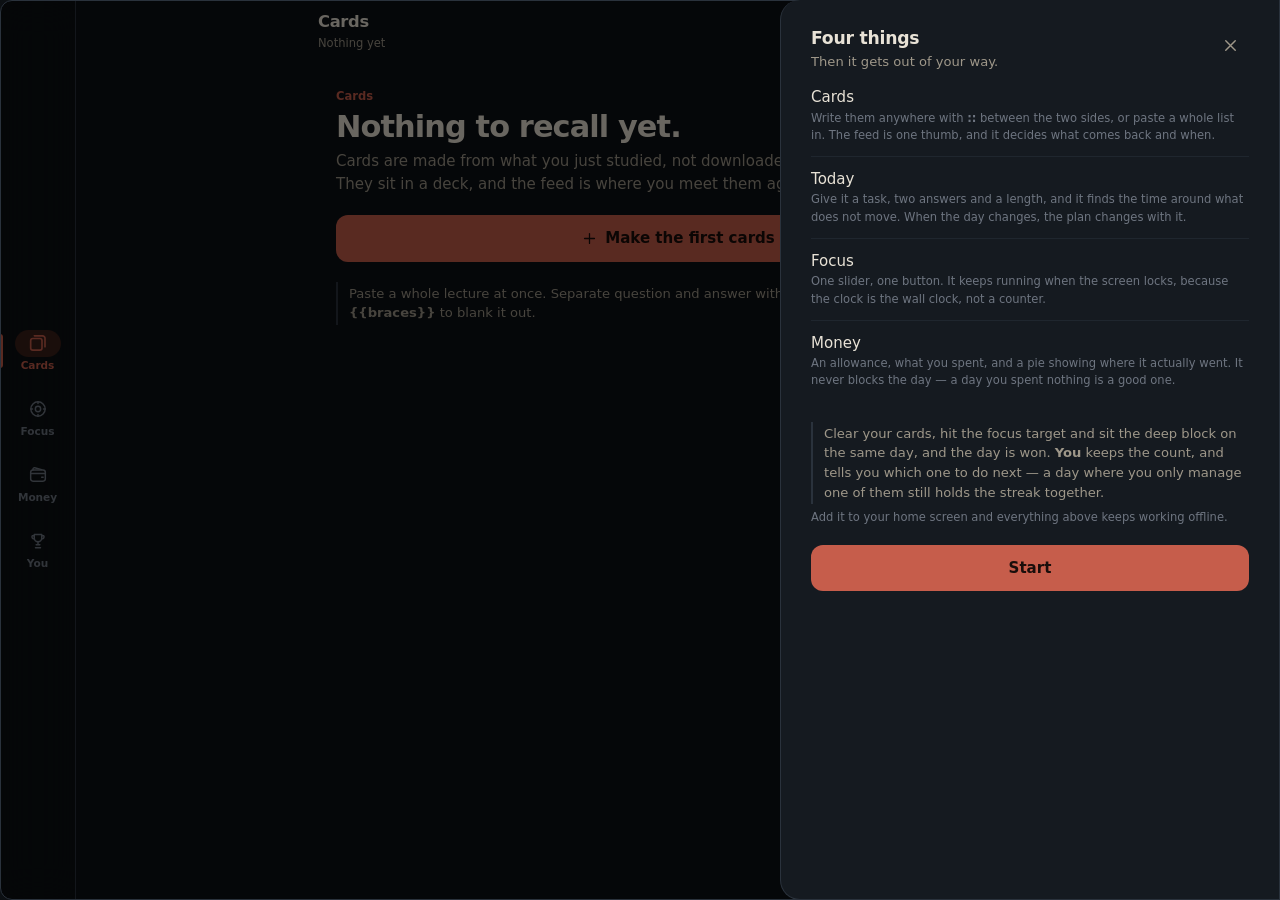
==== commit 4c678421: "Add files via upload" ====
--- a/engine/index.html
+++ b/engine/index.html
@@ -1,109 +1,109 @@
-<!doctype html>
-<html lang="en" data-theme="dark">
-<head>
-<meta charset="utf-8">
-<meta name="viewport" content="width=device-width, initial-scale=1, viewport-fit=cover, maximum-scale=5">
-<title>Engine</title>
-
-<meta name="description" content="Flash cards, a deep work timer and water, kept on your own phone.">
-<meta name="theme-color" content="#0D1014">
-<meta name="color-scheme" content="dark light">
-<meta name="mobile-web-app-capable" content="yes">
-<meta name="apple-mobile-web-app-capable" content="yes">
-<meta name="apple-mobile-web-app-status-bar-style" content="black-translucent">
-<meta name="apple-mobile-web-app-title" content="Engine">
-<meta name="format-detection" content="telephone=no,date=no,address=no,email=no">
-
-<link rel="manifest" href="manifest.webmanifest">
-<link rel="icon" href="icons/favicon.svg" type="image/svg+xml">
-<link rel="icon" href="icons/icon-192.png" sizes="192x192" type="image/png">
-<link rel="apple-touch-icon" href="icons/apple-touch-icon.png">
-<link rel="stylesheet" href="css/app.css">
-
-<script>
-  /* Set the theme before first paint so the screen never flashes white at 6am. */
-  (function () {
-    try {
-      var raw = localStorage.getItem('engine.doc.v1');
-      var t = 'dark';
-      if (raw) {
-        var s = JSON.parse(raw).settings || {};
-        t = s.theme || 'dark';
-        if (t === 'auto') t = matchMedia('(prefers-color-scheme: light)').matches ? 'light' : 'dark';
-        document.documentElement.dataset.accent = s.accent || 'default';
-        document.documentElement.dataset.density = s.density || 'normal';
-      }
-      document.documentElement.dataset.theme = t;
-      document.querySelector('meta[name="theme-color"]')
-        .setAttribute('content', t === 'light' ? '#F6F2EA' : '#0D1014');
-    } catch (e) {}
-  })();
-</script>
-</head>
-<body>
-
-<div id="app">
-  <header id="topbar">
-    <div class="topbar-in">
-      <div class="grow">
-        <div class="topbar-title">Engine</div>
-        <div class="topbar-sub">Starting up</div>
-      </div>
-    </div>
-  </header>
-
-  <main id="main">
-    <div class="block" aria-hidden="true">
-      <div class="skel" style="height:22px;width:52%"></div>
-      <div class="skel" style="height:15px;width:34%;margin-top:10px"></div>
-      <div class="skel" style="height:110px;margin-top:22px;border-radius:18px"></div>
-      <div class="skel" style="height:62px;margin-top:12px;border-radius:12px"></div>
-    </div>
-    <noscript>
-      <div class="empty">
-        <b>JavaScript is switched off</b>
-        Engine runs entirely in the browser with no server, so it needs JavaScript to do anything at all.
-      </div>
-    </noscript>
-  </main>
-
-  <nav id="tabbar" aria-label="Sections"></nav>
-</div>
-
-<div id="reel" hidden></div>
-<div id="scrim" hidden></div>
-<div id="sheet" hidden role="dialog" aria-modal="true"></div>
-<div id="toast" role="status" aria-live="polite"></div>
-<div id="updater" hidden></div>
-
-<script type="module" src="js/app.js"></script>
-
-<script>
-  /* The service worker is registered here, in a plain script, rather than
-     from inside the module graph.
-
-     If a module ever fails to load — a half-finished upload, a file
-     missing from the cache, a typo in an import — the graph never
-     instantiates and nothing inside it runs, which would include the code
-     that registers the worker. The app would then be stuck on the broken
-     copy with no way to fetch a fixed one. Registering out here means an
-     update can always land, so a bad build can be replaced by the next
-     one instead of bricking the page.
-
-     It also races the module fetches for bandwidth and loses on a bad
-     connection, so it waits for load and then retries. app.js picks the
-     registration up through navigator.serviceWorker.ready. */
-  (function () {
-    if (!('serviceWorker' in navigator)) return;
-    var tries = 0;
-    function go() {
-      navigator.serviceWorker.register('sw.js', { scope: './' }).catch(function () {
-        if (++tries < 4) setTimeout(go, 900 * tries);
-      });
-    }
-    if (document.readyState === 'complete') setTimeout(go, 300);
-    else addEventListener('load', function () { setTimeout(go, 300); });
-  })();
-</script>
-</body>
-</html>
+<!doctype html>
+<html lang="en" data-theme="dark">
+<head>
+<meta charset="utf-8">
+<meta name="viewport" content="width=device-width, initial-scale=1, viewport-fit=cover, maximum-scale=5">
+<title>Engine</title>
+
+<meta name="description" content="Flash cards, a day planner, a deep work timer and pocket money, kept on your own phone.">
+<meta name="theme-color" content="#0D1014">
+<meta name="color-scheme" content="dark light">
+<meta name="mobile-web-app-capable" content="yes">
+<meta name="apple-mobile-web-app-capable" content="yes">
+<meta name="apple-mobile-web-app-status-bar-style" content="black-translucent">
+<meta name="apple-mobile-web-app-title" content="Engine">
+<meta name="format-detection" content="telephone=no,date=no,address=no,email=no">
+
+<link rel="manifest" href="manifest.webmanifest">
+<link rel="icon" href="icons/favicon.svg" type="image/svg+xml">
+<link rel="icon" href="icons/icon-192.png" sizes="192x192" type="image/png">
+<link rel="apple-touch-icon" href="icons/apple-touch-icon.png">
+<link rel="stylesheet" href="css/app.css">
+
+<script>
+  /* Set the theme before first paint so the screen never flashes white at 6am. */
+  (function () {
+    try {
+      var raw = localStorage.getItem('engine.doc.v1');
+      var t = 'dark';
+      if (raw) {
+        var s = JSON.parse(raw).settings || {};
+        t = s.theme || 'dark';
+        if (t === 'auto') t = matchMedia('(prefers-color-scheme: light)').matches ? 'light' : 'dark';
+        document.documentElement.dataset.accent = s.accent || 'default';
+        document.documentElement.dataset.density = s.density || 'normal';
+      }
+      document.documentElement.dataset.theme = t;
+      document.querySelector('meta[name="theme-color"]')
+        .setAttribute('content', t === 'light' ? '#F6F2EA' : '#0D1014');
+    } catch (e) {}
+  })();
+</script>
+</head>
+<body>
+
+<div id="app">
+  <header id="topbar">
+    <div class="topbar-in">
+      <div class="grow">
+        <div class="topbar-title">Engine</div>
+        <div class="topbar-sub">Starting up</div>
+      </div>
+    </div>
+  </header>
+
+  <main id="main">
+    <div class="block" aria-hidden="true">
+      <div class="skel" style="height:22px;width:52%"></div>
+      <div class="skel" style="height:15px;width:34%;margin-top:10px"></div>
+      <div class="skel" style="height:110px;margin-top:22px;border-radius:18px"></div>
+      <div class="skel" style="height:62px;margin-top:12px;border-radius:12px"></div>
+    </div>
+    <noscript>
+      <div class="empty">
+        <b>JavaScript is switched off</b>
+        Engine runs entirely in the browser with no server, so it needs JavaScript to do anything at all.
+      </div>
+    </noscript>
+  </main>
+
+  <nav id="tabbar" aria-label="Sections"></nav>
+</div>
+
+<div id="reel" hidden></div>
+<div id="scrim" hidden></div>
+<div id="sheet" hidden role="dialog" aria-modal="true"></div>
+<div id="toast" role="status" aria-live="polite"></div>
+<div id="updater" hidden></div>
+
+<script type="module" src="js/app.js"></script>
+
+<script>
+  /* The service worker is registered here, in a plain script, rather than
+     from inside the module graph.
+
+     If a module ever fails to load — a half-finished upload, a file
+     missing from the cache, a typo in an import — the graph never
+     instantiates and nothing inside it runs, which would include the code
+     that registers the worker. The app would then be stuck on the broken
+     copy with no way to fetch a fixed one. Registering out here means an
+     update can always land, so a bad build can be replaced by the next
+     one instead of bricking the page.
+
+     It also races the module fetches for bandwidth and loses on a bad
+     connection, so it waits for load and then retries. app.js picks the
+     registration up through navigator.serviceWorker.ready. */
+  (function () {
+    if (!('serviceWorker' in navigator)) return;
+    var tries = 0;
+    function go() {
+      navigator.serviceWorker.register('sw.js', { scope: './' }).catch(function () {
+        if (++tries < 4) setTimeout(go, 900 * tries);
+      });
+    }
+    if (document.readyState === 'complete') setTimeout(go, 300);
+    else addEventListener('load', function () { setTimeout(go, 300); });
+  })();
+</script>
+</body>
+</html>
--- a/engine/css/app.css
+++ b/engine/css/app.css
@@ -1,1114 +1,1279 @@
-/* ============================================================
-   ENGINE — design system
-   Ink & bone. A time spine. Hairlines, no shadows.
-   ============================================================ */
-
-:root{
-  --ink:#0D1014;
-  --s1:#151A20;
-  --s2:#1D242C;
-  --s3:#262F39;
-  --line:#2A323C;
-  --line-soft:#1F262E;
-
-  --tx:#E8E2D6;
-  --tx2:#9E9789;
-  --tx3:#6E7580;
-
-  --accent:#C65D4B;
-  --accent-ink:#1A0E0B;
-  --accent-wash:#3A1F19;
-
-  --done:#6FA893;
-  --done-ink:#08201A;
-  --done-wash:#1B3A33;
-
-  --warn:#D9A441;
-  --warn-wash:#3A2E12;
-  --bad:#D2685C;
-  --bad-wash:#3A1C18;
-  --cool:#7C9AC4;
-
-  --r1:8px; --r2:12px; --r3:18px;
-  --gut:18px;
-  --rail:56px;
-  --tabh:60px;
-  --pad:14px;
-
-  --fs-xs:.72rem;
-  --fs-sm:.82rem;
-  --fs-md:.94rem;
-  --fs-lg:1.08rem;
-  --fs-xl:1.4rem;
-  --fs-2xl:1.9rem;
-  --fs-3xl:2.9rem;
-
-  --ease:cubic-bezier(.22,.61,.36,1);
-  --dur:180ms;
-
-  color-scheme:dark;
-}
-
-[data-theme="light"]{
-  --ink:#F6F2EA;
-  --s1:#FFFFFF;
-  --s2:#EFEAE0;
-  --s3:#E3DCCF;
-  --line:#DED6C7;
-  --line-soft:#EBE4D8;
-
-  --tx:#1A1D22;
-  --tx2:#5E6470;
-  --tx3:#8C8B85;
-
-  --accent:#B14B39;
-  --accent-ink:#FFF4F1;
-  --accent-wash:#F6E2DC;
-
-  --done:#3F7F6B;
-  --done-ink:#EFFAF6;
-  --done-wash:#DDEEE7;
-
-  --warn:#8A6710;
-  --warn-wash:#F4E9CC;
-  --bad:#B2453A;
-  --bad-wash:#F6DFDB;
-  --cool:#3F6699;
-
-  color-scheme:light;
-}
-
-[data-accent="amber"]{  --accent:#D9A441; --accent-ink:#1C1405; --accent-wash:#3A2E12; }
-[data-accent="jade"]{   --accent:#5CA085; --accent-ink:#062018; --accent-wash:#18342B; }
-[data-accent="indigo"]{ --accent:#7C8CE0; --accent-ink:#0B0E22; --accent-wash:#1E2347; }
-[data-accent="violet"]{ --accent:#A47BD4; --accent-ink:#170C24; --accent-wash:#2C1D40; }
-[data-accent="steel"]{  --accent:#7C9AC4; --accent-ink:#081018; --accent-wash:#1B2836; }
-
-[data-theme="light"][data-accent="amber"]{  --accent:#8A6710; --accent-ink:#FFF8E8; --accent-wash:#F3E8C9; }
-[data-theme="light"][data-accent="jade"]{   --accent:#2F7A60; --accent-ink:#EFFBF6; --accent-wash:#D9EEE6; }
-[data-theme="light"][data-accent="indigo"]{ --accent:#4657B8; --accent-ink:#F0F2FF; --accent-wash:#DFE3F8; }
-[data-theme="light"][data-accent="violet"]{ --accent:#6F45A8; --accent-ink:#F8F1FF; --accent-wash:#EBDFF8; }
-[data-theme="light"][data-accent="steel"]{  --accent:#3F6699; --accent-ink:#F0F5FF; --accent-wash:#DEE7F4; }
-
-[data-density="compact"]{ --pad:11px; --gut:14px; --tabh:54px; }
-[data-density="roomy"]{ --pad:18px; --gut:22px; }
-
-/* ---------- reset ---------- */
-*{box-sizing:border-box;-webkit-tap-highlight-color:transparent}
-html{-webkit-text-size-adjust:100%}
-html,body{margin:0;padding:0}
-body{
-  background:var(--ink);
-  color:var(--tx);
-  font-family:ui-sans-serif,system-ui,-apple-system,"Segoe UI",Roboto,"Helvetica Neue",sans-serif;
-  font-size:16px;
-  line-height:1.5;
-  overscroll-behavior-y:none;
-  min-height:100dvh;
-  -webkit-font-smoothing:antialiased;
-}
-button,input,select,textarea{font:inherit;color:inherit;margin:0}
-button{background:none;border:0;padding:0;cursor:pointer;text-align:inherit}
-a{color:var(--cool);text-underline-offset:2px}
-h1,h2,h3,h4{margin:0;font-weight:620;letter-spacing:-.015em;line-height:1.25}
-h1{font-size:var(--fs-xl)}
-h2{font-size:var(--fs-lg)}
-h3{font-size:var(--fs-md)}
-p{margin:.4em 0}
-ul,ol{margin:0}
-img,svg{display:block;max-width:100%}
-/* Every icon from util.js carries .ic, so one rule gives all of them a
-   stroke, a colour and a size even where no component rule mentions svg.
-   Without this the flame in a chip and the grid/list toggle drew as
-   invisible black fills on a black ground. Component rules still win. */
-svg.ic{width:1.08em;height:1.08em;flex:none;fill:none;stroke:currentColor;stroke-width:1.8;stroke-linecap:round;stroke-linejoin:round}
-:focus-visible{outline:2px solid var(--accent);outline-offset:2px;border-radius:4px}
-::selection{background:var(--accent);color:var(--accent-ink)}
-
-/* ---------- type helpers ---------- */
-.t2{color:var(--tx2)}
-.t3{color:var(--tx3)}
-.sm{font-size:var(--fs-sm)}
-.xs{font-size:var(--fs-xs)}
-.num{font-variant-numeric:tabular-nums}
-.bold{font-weight:620}
-.trunc{overflow:hidden;text-overflow:ellipsis;white-space:nowrap}
-.center{text-align:center}
-.mt{margin-top:12px}
-.mt2{margin-top:20px}
-
-/* ---------- app shell ---------- */
-#app{min-height:100dvh;display:flex;flex-direction:column}
-#topbar{
-  position:sticky;top:0;z-index:40;
-  padding:calc(env(safe-area-inset-top) + 10px) var(--gut) 10px;
-  background:var(--ink);
-  border-bottom:1px solid transparent;
-  transition:border-color var(--dur) var(--ease);
-}
-#topbar.scrolled{border-bottom-color:var(--line);background:color-mix(in srgb,var(--ink) 90%,transparent);-webkit-backdrop-filter:blur(14px);backdrop-filter:blur(14px)}
-.topbar-in{display:flex;align-items:center;justify-content:space-between;gap:10px;max-width:720px;margin:0 auto}
-.topbar-title{font-size:1.02rem;font-weight:620;letter-spacing:-.02em;overflow:hidden;text-overflow:ellipsis;white-space:nowrap}
-.topbar-sub{font-size:var(--fs-xs);color:var(--tx2);margin-top:1px;overflow:hidden;text-overflow:ellipsis;white-space:nowrap}
-.topbar-actions{display:flex;align-items:center;gap:4px;flex:none}
-/* Everything in the top bar is reachable with one thumb, so everything
-   in it gets a real hit area whatever it looks like. */
-.topbar-actions>.chip{position:relative;min-height:30px;padding:5px 10px;font-weight:600}
-.topbar-actions>.chip::after{content:"";position:absolute;left:-4px;right:-4px;top:50%;height:44px;transform:translateY(-50%)}
-
-/* A screen one level down always says so in the same place, so going
-   back never means hunting for the way you came in. */
-.topbar-back{
-  flex:none;width:34px;height:34px;margin-left:-7px;
-  display:inline-flex;align-items:center;justify-content:center;
-  border-radius:11px;color:var(--tx2);
-  transition:background var(--dur) var(--ease),transform 90ms var(--ease);
-}
-.topbar-back svg{width:20px;height:20px;stroke-width:2}
-.topbar-back:active{background:var(--s2);transform:scale(.93)}
-
-#main{flex:1;width:100%;max-width:720px;margin:0 auto;padding:0 var(--gut) calc(var(--tabh) + env(safe-area-inset-bottom) + 30px)}
-
-.block{margin:var(--gut) 0}
-.hr{height:1px;background:var(--line-soft);border:0;margin:var(--gut) 0}
-
-/* ============================================================
-   TAB BAR
-   Rigid: it is always the same six, always in the same order,
-   always the same height, and it never moves under your thumb.
-   Interactive: one rail slides to the tab you are on, the icon
-   sits in a pill that fills, and the label is legible rather than
-   decorative. Painted once and then updated in place, which is
-   what lets the rail animate at all.
-   ============================================================ */
-#tabbar{
-  position:fixed;left:0;right:0;bottom:0;z-index:45;
-  height:calc(var(--tabh) + env(safe-area-inset-bottom));
-  padding-bottom:env(safe-area-inset-bottom);
-  background:color-mix(in srgb,var(--ink) 88%,transparent);
-  -webkit-backdrop-filter:saturate(150%) blur(18px);
-  backdrop-filter:saturate(150%) blur(18px);
-  border-top:1px solid var(--line);
-  display:flex;justify-content:center;
-  touch-action:manipulation;
-}
-@supports not (backdrop-filter:blur(1px)){ #tabbar{background:var(--ink)} }
-#tabbar[hidden]{display:none}
-
-.tab{
-  flex:1 1 0;min-width:0;max-width:140px;
-  display:flex;flex-direction:column;align-items:center;justify-content:center;gap:2px;
-  color:var(--tx3);position:relative;padding-top:3px;
-  transition:color var(--dur) var(--ease);
-  -webkit-user-select:none;user-select:none;
-}
-.tab .ico{
-  width:46px;height:27px;display:flex;align-items:center;justify-content:center;
-  border-radius:14px;background:transparent;
-  transition:background var(--dur) var(--ease),transform 260ms cubic-bezier(.34,1.5,.5,1);
-}
-.tab svg{width:20px;height:20px;stroke:currentColor;fill:none;stroke-width:1.75;stroke-linecap:round;stroke-linejoin:round}
-.tab span{font-size:.66rem;font-weight:600;letter-spacing:-.005em;line-height:1.25;max-width:100%;overflow:hidden;text-overflow:ellipsis;white-space:nowrap}
-.tab:active .ico{transform:scale(.9)}
-.tab[aria-current="page"]{color:var(--accent)}
-.tab[aria-current="page"] .ico{background:var(--accent-wash)}
-.tab[aria-current="page"] svg{stroke-width:2}
-
-/* One rail for the whole bar, moved by transform, so switching tabs
-   reads as a single object sliding rather than two dots blinking. */
-.tabrail{
-  position:absolute;top:0;left:0;width:0;height:2.5px;border-radius:0 0 3px 3px;
-  background:var(--accent);pointer-events:none;
-  transition:transform 300ms cubic-bezier(.3,.8,.3,1),width 220ms var(--ease);
-}
-.tab .dot{
-  position:absolute;top:2px;right:calc(50% - 20px);
-  min-width:16px;height:16px;padding:0 4px;border-radius:9px;
-  background:var(--accent);color:var(--accent-ink);
-  font-size:.6rem;font-weight:700;font-variant-numeric:tabular-nums;
-  display:flex;align-items:center;justify-content:center;line-height:1;
-  box-shadow:0 0 0 2px var(--ink);
-}
-.tab .dot.soft{background:var(--done);color:var(--done-ink)}
-.tab .dot.pip{min-width:8px;width:8px;height:8px;padding:0;top:5px;right:calc(50% - 15px)}
-.tab .dot[hidden]{display:none}
-
-/* The view itself fades in on a tab change. Short enough that it never
-   sits between you and the thing you tapped. */
-#main.swap{animation:viewIn 220ms var(--ease)}
-@keyframes viewIn{from{opacity:0;transform:translateY(6px)}to{opacity:1;transform:none}}
-
-/* ---------- buttons ---------- */
-.btn{
-  display:inline-flex;align-items:center;justify-content:center;gap:7px;
-  min-height:44px;padding:11px 16px;border-radius:var(--r2);
-  background:var(--s2);color:var(--tx);
-  font-size:var(--fs-md);font-weight:580;
-  border:1px solid transparent;
-  transition:transform 90ms var(--ease),background var(--dur) var(--ease),opacity var(--dur);
-  user-select:none;
-}
-.btn:active{transform:scale(.975)}
-.btn[disabled]{opacity:.4;pointer-events:none}
-.btn.primary{background:var(--accent);color:var(--accent-ink)}
-.btn.good{background:var(--done);color:var(--done-ink)}
-.btn.danger{background:var(--bad-wash);color:var(--bad)}
-.btn.quiet{background:transparent;border-color:var(--line);color:var(--tx)}
-.btn.full{width:100%}
-.btn.s{min-height:36px;padding:7px 11px;font-size:var(--fs-sm);border-radius:var(--r1);gap:5px}
-.btn svg{width:17px;height:17px;stroke:currentColor;fill:none;stroke-width:1.8;stroke-linecap:round;stroke-linejoin:round;flex:none}
-.iconbtn{width:38px;height:38px;display:inline-flex;align-items:center;justify-content:center;border-radius:10px;color:var(--tx2);transition:background var(--dur) var(--ease)}
-.iconbtn:active{background:var(--s2)}
-.iconbtn svg{width:19px;height:19px;stroke:currentColor;fill:none;stroke-width:1.8;stroke-linecap:round;stroke-linejoin:round}
-
-.row{display:flex;align-items:center;gap:10px}
-.row.tight{gap:6px}
-.row.between{justify-content:space-between}
-.row.top{align-items:flex-start}
-.grow{flex:1;min-width:0}
-.wrap{display:flex;flex-wrap:wrap;gap:7px}
-.g2{display:grid;grid-template-columns:1fr 1fr;gap:9px}
-.g3{display:grid;grid-template-columns:repeat(3,1fr);gap:8px}
-/* ---------- panels ---------- */
-.panel{background:var(--s1);border:1px solid var(--line-soft);border-radius:var(--r3);padding:var(--pad) calc(var(--pad) + 2px)}
-.panel+.panel{margin-top:10px}
-.panel-h{display:flex;align-items:baseline;justify-content:space-between;gap:10px;margin-bottom:9px}
-.section-h{display:flex;align-items:baseline;justify-content:space-between;gap:10px;margin:0 2px 8px}
-.section-h h2{font-size:var(--fs-md);font-weight:620}
-
-.chip{display:inline-flex;align-items:center;gap:4px;padding:3px 9px;border-radius:20px;background:var(--s2);color:var(--tx2);font-size:var(--fs-xs);font-weight:540;line-height:1.4;white-space:nowrap}
-.chip.live{background:var(--accent-wash);color:var(--accent)}
-.chip.done{background:var(--done-wash);color:var(--done)}
-.chip.warn{background:var(--warn-wash);color:var(--warn)}
-.chip.bad{background:var(--bad-wash);color:var(--bad)}
-.chip.on{background:var(--tx);color:var(--ink)}
-.chip svg{width:13px;height:13px;stroke-width:2}
-/* A chip you can press has to be pressable with a thumb. The pill keeps
-   its size; the thing you have to hit is bigger than the thing you see. */
-.chip.tap{position:relative;transition:transform 110ms var(--ease)}
-.chip.tap::after{content:"";position:absolute;left:0;right:0;top:50%;height:44px;transform:translateY(-50%)}
-.chip.tap:active{transform:scale(.94)}
-
-.note{border-left:2px solid var(--line);padding:2px 0 2px 11px;color:var(--tx2);font-size:var(--fs-sm);line-height:1.5}
-.note.live{border-color:var(--accent)}
-.note.good{border-color:var(--done)}
-.note.warn{border-color:var(--warn)}
-
-.empty{padding:26px 14px;text-align:center;color:var(--tx3);font-size:var(--fs-sm);line-height:1.6}
-.empty b{display:block;color:var(--tx2);font-weight:580;margin-bottom:3px}
-
-/* ---------- forms ---------- */
-.field{display:block;margin-top:12px}
-.field>.lbl{display:block;font-size:var(--fs-xs);color:var(--tx2);margin-bottom:5px;font-weight:540}
-.in{
-  width:100%;min-height:44px;padding:10px 12px;
-  background:var(--s2);border:1px solid var(--line);border-radius:var(--r2);
-  color:var(--tx);outline:none;
-  transition:border-color var(--dur) var(--ease);
-}
-.in:focus{border-color:var(--accent)}
-.in::placeholder{color:var(--tx3)}
-textarea.in{min-height:96px;resize:vertical;line-height:1.55}
-select.in{appearance:none;background-image:linear-gradient(45deg,transparent 50%,var(--tx3) 50%),linear-gradient(135deg,var(--tx3) 50%,transparent 50%);background-position:calc(100% - 16px) 19px,calc(100% - 11px) 19px;background-size:5px 5px;background-repeat:no-repeat;padding-right:34px}
-.in.s{min-height:36px;padding:7px 10px;font-size:var(--fs-sm)}
-.hint{font-size:var(--fs-xs);color:var(--tx3);margin-top:5px;line-height:1.5}
-
-.switch{display:flex;align-items:center;justify-content:space-between;gap:12px;padding:11px 0;border-bottom:1px solid var(--line-soft)}
-.switch:last-child{border-bottom:0}
-.switch-txt{flex:1;min-width:0}
-.switch-txt b{display:block;font-weight:560;font-size:var(--fs-md)}
-.switch-txt span{display:block;font-size:var(--fs-xs);color:var(--tx3);margin-top:1px;line-height:1.45}
-.tgl{position:relative;width:46px;height:28px;border-radius:20px;background:var(--s3);flex:none;transition:background var(--dur) var(--ease)}
-.tgl::after{content:"";position:absolute;top:3px;left:3px;width:22px;height:22px;border-radius:50%;background:var(--tx2);transition:transform var(--dur) var(--ease),background var(--dur)}
-.tgl[aria-checked="true"]{background:var(--accent)}
-.tgl[aria-checked="true"]::after{transform:translateX(18px);background:var(--accent-ink)}
-
-.seg{display:flex;gap:3px;background:var(--s2);border-radius:var(--r2);padding:3px;overflow-x:auto;scrollbar-width:none}
-.seg::-webkit-scrollbar{display:none}
-.seg button{flex:1 0 auto;min-height:36px;padding:7px 12px;border-radius:9px;color:var(--tx2);font-size:var(--fs-sm);font-weight:560;white-space:nowrap;transition:background var(--dur) var(--ease),color var(--dur)}
-.seg button[aria-pressed="true"]{background:var(--ink);color:var(--tx)}
-.seg button svg{width:17px;height:17px}
-.seg button:active{transform:scale(.97)}
-[data-theme="light"] .seg button[aria-pressed="true"]{background:var(--s1)}
-
-/* ---------- lists ---------- */
-.list{list-style:none;padding:0;margin:0}
-.list>li{display:flex;align-items:flex-start;gap:11px;padding:12px 0;border-bottom:1px solid var(--line-soft)}
-.list>li:last-child{border-bottom:0}
-.list .body{flex:1;min-width:0}
-.list .title{font-size:var(--fs-md);font-weight:530;line-height:1.35}
-.list .meta{font-size:var(--fs-xs);color:var(--tx3);margin-top:2px}
-.list li.is-done .title{color:var(--tx3);text-decoration:line-through}
-.tickbox{position:relative;width:23px;height:23px;flex:none;margin-top:2px;border-radius:7px;border:1.7px solid var(--tx3);display:flex;align-items:center;justify-content:center;transition:background var(--dur) var(--ease),border-color var(--dur)}
-button.tickbox::after{content:"";position:absolute;left:50%;top:50%;width:44px;height:44px;transform:translate(-50%,-50%)}
-.tickbox svg{width:13px;height:13px;stroke:var(--done-ink);fill:none;stroke-width:2.6;stroke-linecap:round;stroke-linejoin:round;opacity:0;transform:scale(.5);transition:opacity 140ms var(--ease),transform 200ms var(--ease)}
-li.is-done .tickbox,.tickbox[aria-checked="true"]{background:var(--done);border-color:var(--done)}
-li.is-done .tickbox svg,.tickbox[aria-checked="true"] svg{opacity:1;transform:scale(1)}
-.chev{color:var(--tx3);flex:none;align-self:center}
-.chev svg{width:16px;height:16px;stroke:currentColor;fill:none;stroke-width:2;stroke-linecap:round;stroke-linejoin:round}
-
-.hero{padding:6px 0 2px}
-.hero .kicker{font-size:var(--fs-xs);color:var(--accent);font-weight:580}
-.hero .h{font-size:var(--fs-2xl);font-weight:640;letter-spacing:-.03em;line-height:1.12;margin-top:5px}
-.hero .p{color:var(--tx2);font-size:var(--fs-md);margin-top:6px;line-height:1.5}
-/* ---------- stats ---------- */
-.stat{background:var(--s1);border:1px solid var(--line-soft);border-radius:var(--r2);padding:11px 12px}
-.stat b{display:block;font-size:var(--fs-xl);font-weight:620;letter-spacing:-.03em;line-height:1.1;font-variant-numeric:tabular-nums}
-.stat span{display:block;font-size:var(--fs-xs);color:var(--tx3);margin-top:3px;line-height:1.35}
-.stat.hl b{color:var(--accent)}
-.stat.ok b{color:var(--done)}
-
-.heat{display:grid;grid-template-columns:repeat(7,1fr);gap:4px}
-.heat button{aspect-ratio:1;border-radius:4px;background:var(--s2);transition:transform 110ms var(--ease)}
-.heat button:active{transform:scale(.85)}
-.heat .l1{background:color-mix(in srgb,var(--done) 22%,var(--s2))}
-.heat .l2{background:color-mix(in srgb,var(--done) 52%,var(--s2))}
-.heat .l3{background:var(--done)}
-.heat .today{box-shadow:inset 0 0 0 1.5px var(--accent)}
-.heat .void{background:transparent;border:1px dashed var(--line-soft)}
-.heatkey{display:flex;align-items:center;gap:5px;font-size:var(--fs-xs);color:var(--tx3)}
-.heatkey i{width:9px;height:9px;border-radius:2px;display:block}
-
-svg.chart{width:100%;height:auto;display:block;overflow:visible}
-
-/* ---------- sheet ---------- */
-#scrim{position:fixed;inset:0;z-index:60;background:rgba(0,0,0,.55);opacity:0;pointer-events:none;transition:opacity 200ms var(--ease)}
-#scrim.in{opacity:1;pointer-events:auto}
-#scrim[hidden]{display:none}
-#sheet{
-  position:fixed;left:0;right:0;bottom:0;z-index:61;
-  max-height:92dvh;display:flex;flex-direction:column;
-  background:var(--s1);border-top:1px solid var(--line);
-  border-radius:20px 20px 0 0;
-  transform:translateY(101%);
-  transition:transform 280ms var(--ease);
-}
-#sheet.in{transform:translateY(0)}
-#sheet[hidden]{display:none}
-.sheet-in{width:100%;max-width:720px;margin:0 auto;padding:0 var(--gut) calc(var(--gut) + env(safe-area-inset-bottom));overflow-y:auto;overscroll-behavior:contain;-webkit-overflow-scrolling:touch}
-.sheet-grab{flex:none;padding:9px 0 4px;display:flex;justify-content:center;touch-action:none}
-.sheet-grab::before{content:"";width:38px;height:4px;border-radius:3px;background:var(--line)}
-.sheet-hd{display:flex;align-items:flex-start;justify-content:space-between;gap:12px;padding-bottom:4px}
-.sheet-hd h2{font-size:var(--fs-lg);padding-top:2px}
-.sheet-hd .sub{font-size:var(--fs-sm);color:var(--tx2);margin-top:2px;line-height:1.5}
-.sheet-ft{display:flex;gap:8px;margin-top:18px}
-.sheet-ft .btn{flex:1}
-.sheet-ft .btn.thin{flex:0 0 auto}
-
-#toast{
-  position:fixed;left:50%;bottom:calc(var(--tabh) + env(safe-area-inset-bottom) + 14px);
-  z-index:70;transform:translate(-50%,14px);opacity:0;pointer-events:none;
-  background:var(--tx);color:var(--ink);
-  padding:10px 17px;border-radius:22px;font-size:var(--fs-sm);font-weight:560;
-  max-width:88vw;text-align:center;
-  transition:opacity 200ms var(--ease),transform 240ms var(--ease);
-}
-#toast.in{opacity:1;transform:translate(-50%,0)}
-
-/* ============================================================
-   REEL — one card, the whole screen
-
-   The card is not a card sitting on a page any more: it IS the page.
-   Edge to edge, no frame, no deck under it, nothing above or below it
-   to read. Two corner buttons and a hairline of progress are the
-   entire interface that is not the words on the card, and both of the
-   buttons are quiet enough to disappear while you read.
-   ============================================================ */
-#reel{
-  position:fixed;inset:0;z-index:50;background:var(--ink);
-  overscroll-behavior:none;touch-action:none;
-  -webkit-user-select:none;user-select:none;
-}
-#reel[hidden]{display:none}
-
-/* How far through, as a line rather than a number. A number is a thing
-   you read; a line is a thing you notice. */
-.reel-prog{
-  position:absolute;left:0;right:0;top:0;z-index:3;height:2px;
-  background:color-mix(in srgb,var(--tx3) 16%,transparent);
-  pointer-events:none;
-}
-.reel-prog>i{display:block;height:100%;background:var(--accent);transition:width 320ms var(--ease)}
-
-/* The two buttons. They sit over the card, not in a bar above it, so
-   the card keeps the whole screen. Drags pass straight through them —
-   see wireDrag — and they only act on a press that never moved. */
-.reel-ctl{
-  position:absolute;left:0;right:0;top:0;z-index:4;
-  display:flex;align-items:center;justify-content:space-between;
-  padding:calc(env(safe-area-inset-top) + 8px) 10px 0;
-  pointer-events:none;
-}
-.reel-btn{
-  pointer-events:auto;flex:none;
-  width:40px;height:40px;border-radius:50%;
-  display:inline-flex;align-items:center;justify-content:center;
-  color:var(--tx3);background:color-mix(in srgb,var(--s1) 70%,transparent);
-  -webkit-backdrop-filter:blur(10px);backdrop-filter:blur(10px);
-  transition:color var(--dur) var(--ease),background var(--dur) var(--ease),transform 110ms var(--ease);
-}
-.reel-btn svg{width:20px;height:20px;stroke-width:2}
-.reel-btn:active{transform:scale(.9);color:var(--tx1);background:var(--s2)}
-
-.reel-stage{
-  position:absolute;inset:0;z-index:1;
-  overflow:hidden;touch-action:none;
-  perspective:1600px;
-}
-
-.rcard{position:absolute;inset:0;transform-style:preserve-3d;will-change:transform}
-.rcard[hidden]{display:none}
-.rflip{position:absolute;inset:0;transform-style:preserve-3d;transition:transform 300ms cubic-bezier(.25,.8,.3,1)}
-.rface{
-  position:absolute;inset:0;display:flex;flex-direction:column;
-  padding:calc(env(safe-area-inset-top) + 62px) calc(var(--gut) + 6px)
-          calc(env(safe-area-inset-bottom) + 42px);
-  background:var(--ink);
-  backface-visibility:hidden;-webkit-backface-visibility:hidden;
-  overflow:hidden;
-}
-
-/* A wash in the subject's own hue across the top of the question side.
-   Enough to tell two decks apart in the corner of your eye, never enough
-   to compete with the text — and it is painted into the face rather than
-   sitting behind it, because the face now covers the whole screen. */
-.rface.front{
-  background:
-    radial-gradient(130% 52% at 50% 0,hsl(var(--deck-hue,18) 62% 48% / .13),transparent 72%),
-    var(--ink);
-}
-
-/* The answer side is told apart by a change of ground, not by a caption
-   saying which side you are on. It has to read in both themes, so it is
-   a tint of the accent rather than a shade of the background: in light
-   mode two shades of cream are the same colour. */
-.rface.back{
-  transform:rotateY(180deg);
-  background:
-    radial-gradient(130% 55% at 50% 0,color-mix(in srgb,var(--accent) 17%,transparent),transparent 70%),
-    var(--ink);
-}
-
-.reel-stage.dealing .rcard[data-slot="1"]{animation:dealIn 340ms cubic-bezier(.22,.9,.3,1)}
-@keyframes dealIn{from{transform:translate3d(0,28px,0) scale(.96);opacity:0}to{transform:translate3d(0,0,0) scale(1);opacity:1}}
-
-/* Nothing inside a card scrolls: a scroller in here would swallow the
-   gesture the whole screen exists to receive. The type is fitted to the
-   glass in fitCard() instead. */
-.rcard-body{
-  flex:1;display:flex;flex-direction:column;justify-content:center;
-  overflow:hidden;min-height:0;
-}
-.rcard-q,.rcard-ans{
-  font-size:clamp(1.8rem,7.6vw,2.7rem);font-weight:580;letter-spacing:-.028em;
-  line-height:1.24;white-space:pre-wrap;overflow-wrap:break-word;
-}
-.rcard-q.long,.rcard-ans.long{font-size:clamp(1.35rem,5.6vw,1.9rem);line-height:1.34;letter-spacing:-.022em}
-.rcard-q.xlong,.rcard-ans.xlong{font-size:clamp(1.05rem,4.2vw,1.35rem);line-height:1.46;letter-spacing:-.012em}
-.cloze{color:var(--accent);font-weight:640}
-.cloze.blank{background:var(--accent-wash);color:transparent;border-radius:5px;padding:0 4px;user-select:none}
-
-/* What a grade felt like, said in colour over the whole screen rather
-   than in a word laid on top of the one piece of text that matters. */
-.reel-stage::after{
-  content:"";position:absolute;inset:0;z-index:6;pointer-events:none;
-  opacity:0;background:transparent;
-}
-.reel-stage.t-again::after{animation:tintFlash 600ms var(--ease);background:radial-gradient(120% 60% at 50% 0,var(--bad),transparent 72%)}
-.reel-stage.t-run::after{animation:tintFlash 600ms var(--ease);background:radial-gradient(120% 60% at 50% 0,var(--accent),transparent 72%)}
-@keyframes tintFlash{0%{opacity:0}18%{opacity:.2}100%{opacity:0}}
-
-/* ---------- the end of the queue ---------- */
-.rcard.end .rface{background:linear-gradient(176deg,color-mix(in srgb,var(--accent-wash) 46%,var(--ink)),var(--ink) 64%)}
-.rcard-body.end{align-items:center;text-align:center;justify-content:center}
-.story-num{font-size:4.2rem;font-weight:650;letter-spacing:-.05em;line-height:1;font-variant-numeric:tabular-nums;color:var(--accent)}
-.story-h{font-size:1.32rem;font-weight:600;letter-spacing:-.02em;margin-top:12px;max-width:22ch;line-height:1.3}
-.story-p{color:var(--tx2);font-size:var(--fs-md);margin-top:8px;max-width:30ch;line-height:1.55}
-.end-stats{width:100%;max-width:330px;margin-top:20px}
-.end-stats .stat{padding:9px 6px;text-align:center}
-.end-stats .stat b{font-size:var(--fs-lg)}
-.reel-endacts{display:grid;grid-template-columns:1fr 1fr;gap:8px;width:100%;max-width:420px;margin-top:26px}
-
-.gesture-list{list-style:none;padding:0;margin:16px 0 0;display:flex;flex-direction:column;gap:12px}
-.gesture-list>li{display:flex;align-items:flex-start;gap:11px}
-.gesture-list .gi{
-  flex:none;width:32px;height:32px;border-radius:11px;
-  background:var(--s2);color:var(--accent);
-  display:flex;align-items:center;justify-content:center;
-}
-.gesture-list .gi svg{width:16px;height:16px}
-.gesture-list b{display:block;font-size:var(--fs-md);font-weight:580;line-height:1.3}
-.gesture-list i{display:block;font-style:normal;font-size:var(--fs-xs);color:var(--tx3);margin-top:1px;line-height:1.45}
-
-.spark{position:fixed;pointer-events:none;z-index:55;width:5px;height:5px;border-radius:50%;background:var(--done)}
-
-/* ============================================================
-   FOCUS — the session owns the screen
-   ============================================================ */
-/* The session hides the top bar, because the bar is empty while it runs
-   and the clock wants the room. It does NOT hide the tab bar: losing the
-   way between tabs is losing the app, and no screen is worth that. */
-[data-session="focus"] #topbar{display:none}
-[data-immersive] #tabbar{display:none}
-[data-session="focus"] #main{
-  padding-top:calc(env(safe-area-inset-top) + 52px);
-  padding-bottom:calc(var(--tabh) + env(safe-area-inset-bottom) + 14px);
-}
-
-.focus-wrap{
-  display:flex;flex-direction:column;align-items:center;padding:4px 0 0;
-  min-height:calc(100dvh - var(--tabh) - env(safe-area-inset-top) - env(safe-area-inset-bottom) - 74px);
-  justify-content:center;gap:2px;
-}
-.focus-phase{font-size:var(--fs-sm);color:var(--tx2);font-weight:560;letter-spacing:.01em}
-.focus-task{font-size:1.35rem;font-weight:620;letter-spacing:-.025em;margin-top:4px;text-align:center;max-width:22ch;line-height:1.25}
-.focus-end{font-size:3.4rem;font-weight:640;letter-spacing:-.04em;margin:10px 0 6px;color:var(--done)}
-
-.dial{position:relative;width:min(290px,74vw);aspect-ratio:1;margin:22px 0 10px}
-.dial svg{width:100%;height:100%;transform:rotate(-90deg)}
-.dial circle{transition:stroke-dashoffset 900ms linear}
-.dial .face{position:absolute;inset:0;display:flex;flex-direction:column;align-items:center;justify-content:center}
-.dial .cd{font-size:3.5rem;font-weight:620;letter-spacing:-.05em;line-height:1;font-variant-numeric:tabular-nums}
-.dial .cd.rest{color:var(--done)}
-.dial .sub{font-size:var(--fs-xs);color:var(--tx3);margin-top:8px;font-variant-numeric:tabular-nums}
-.pips{display:flex;gap:7px;margin-top:4px}
-.pips i{width:7px;height:7px;border-radius:50%;background:var(--s3)}
-.pips i.on{background:var(--accent)}
-
-.focus-acts{display:flex;gap:8px;width:100%;max-width:420px;margin-top:22px}
-.focus-acts .grow{flex:1}
-.btn.tall{min-height:54px;font-size:var(--fs-lg)}
-.btn.thin{flex:0 0 auto;padding-left:15px;padding-right:15px}
-
-.focus-pull{margin-top:14px;font-size:var(--fs-xs);color:var(--tx3);display:inline-flex;align-items:center;gap:6px;padding:7px 13px;border-radius:20px;background:var(--s1);border:1px solid var(--line-soft)}
-.focus-pull b{font-variant-numeric:tabular-nums;color:var(--tx2)}
-.focus-pull.hit{color:var(--warn);border-color:color-mix(in srgb,var(--warn) 35%,transparent)}
-.focus-pull svg{width:14px;height:14px;stroke:currentColor;fill:none;stroke-width:1.8;stroke-linecap:round;stroke-linejoin:round}
-.focus-say{margin-top:16px;max-width:34ch;text-align:center;font-size:var(--fs-sm);color:var(--tx3);line-height:1.55}
-.focus-say.wide{max-width:30ch;margin-top:6px}
-
-/* The label over a finished session. It came from the workout player,
-   which is gone; the session-complete banner still wears it. */
-.pl-kick{font-size:var(--fs-xs);color:var(--tx3);font-weight:600;letter-spacing:.06em;text-transform:uppercase}
-.pl-kick.done{color:var(--done);display:inline-flex;align-items:center;gap:6px}
-.pl-kick.done svg{width:15px;height:15px;stroke:currentColor;fill:none;stroke-width:2.4;stroke-linecap:round;stroke-linejoin:round}
-
-.startcard .start-title{font-size:1.5rem;font-weight:640;letter-spacing:-.03em;margin-top:4px;line-height:1.2}
-.xs.hl{color:var(--accent);font-weight:600}
-.xs.ok{color:var(--done);font-weight:600}
-
-/* ============================================================
-   THE INTENTION, THE BREATH
-   ============================================================ */
-
-/* "After I X, in Y." Written down once, read at the moment it matters. */
-.contract{
-  margin-top:12px;padding:11px 13px;
-  background:var(--s2);border-left:2px solid var(--accent);border-radius:0 var(--r1) var(--r1) 0;
-}
-.contract b{display:block;font-size:var(--fs-md);font-weight:560;line-height:1.45;margin-top:3px}
-
-.arrive{display:flex;flex-direction:column;align-items:center;padding:18px 0 4px;text-align:center}
-.breath{
-  position:relative;width:150px;height:150px;border-radius:50%;
-  display:flex;align-items:center;justify-content:center;
-  background:var(--accent-wash);
-  box-shadow:inset 0 0 0 1.5px color-mix(in srgb,var(--accent) 45%,transparent);
-  transform:scale(.62);
-  transition:transform 4s cubic-bezier(.4,0,.5,1),background 4s linear;
-}
-.breath.in{transform:scale(1)}
-.breath.out{transform:scale(.62);transition-duration:6s}
-.breath b{font-size:var(--fs-lg);font-weight:600;letter-spacing:.02em;color:var(--accent)}
-.breath-count{margin-top:18px;font-size:var(--fs-xs);color:var(--tx3);font-variant-numeric:tabular-nums}
-.breath-say{margin-top:12px;max-width:30ch;font-size:var(--fs-sm);color:var(--tx2);line-height:1.6}
-@media (prefers-reduced-motion:reduce){
-  .breath{transition:none}
-}
-
-/* ---------- misc ---------- */
-.kv{display:flex;justify-content:space-between;gap:12px;padding:8px 0;border-bottom:1px solid var(--line-soft);font-size:var(--fs-sm)}
-.kv:last-child{border-bottom:0}
-.kv .k{color:var(--tx2)}
-.kv .v{font-variant-numeric:tabular-nums;text-align:right}
-.kv .v.bad{color:var(--bad)}
-
-.rule{padding:11px 0;border-bottom:1px solid var(--line-soft)}
-.rule:last-child{border-bottom:0}
-.rule .if{font-size:var(--fs-sm);color:var(--tx2)}
-.rule .then{font-size:var(--fs-md);font-weight:530;margin-top:2px;line-height:1.45}
-
-.bar{height:6px;border-radius:4px;background:var(--s2);overflow:hidden}
-.bar>i{display:block;height:100%;border-radius:4px;background:var(--accent);transition:width 500ms var(--ease)}
-.bar.ok>i{background:var(--done)}
-
-.sub-bar{display:flex;align-items:center;gap:9px;padding:6px 0}
-.sub-bar .nm{width:80px;flex:none;font-size:var(--fs-sm);color:var(--tx2);overflow:hidden;text-overflow:ellipsis;white-space:nowrap}
-.sub-bar .tr{flex:1;height:7px;border-radius:4px;background:var(--s2);overflow:hidden}
-.sub-bar .tr>i{display:block;height:100%;border-radius:4px;background:var(--cool)}
-.sub-bar .vl{width:54px;text-align:right;font-size:var(--fs-xs);color:var(--tx2);font-variant-numeric:tabular-nums}
-
-#updater{position:fixed;left:12px;right:12px;bottom:calc(var(--tabh) + env(safe-area-inset-bottom) + 12px);z-index:65;background:var(--s2);border:1px solid var(--line);border-radius:14px;padding:11px 13px;display:flex;align-items:center;gap:11px}
-#updater[hidden]{display:none}
-
-@media (prefers-reduced-motion:reduce){
-  *,*::before,*::after{animation-duration:.001ms!important;animation-iteration-count:1!important;transition-duration:.001ms!important}
-}
-
-/* ============================================================
-   SLIDERS — setting a number with a thumb, not a keyboard
-   ============================================================ */
-.slider{margin-top:16px}
-.slider-h{display:flex;align-items:baseline;justify-content:space-between;gap:10px;margin-bottom:5px}
-.slider-h .lbl{font-size:var(--fs-xs);color:var(--tx2);font-weight:540}
-.slider-h .val{font-size:1.3rem;font-weight:660;letter-spacing:-.03em;font-variant-numeric:tabular-nums;color:var(--accent)}
-.slider-h .val small{font-size:var(--fs-xs);font-weight:540;color:var(--tx3);margin-left:3px;letter-spacing:0}
-.slider.rest .slider-h .val{color:var(--done)}
-.rng{
-  -webkit-appearance:none;appearance:none;width:100%;height:34px;
-  background:transparent;display:block;touch-action:pan-y;
-}
-.rng::-webkit-slider-runnable-track{height:8px;border-radius:6px;background:var(--s2);border:1px solid var(--line-soft)}
-.rng::-moz-range-track{height:8px;border-radius:6px;background:var(--s2);border:1px solid var(--line-soft)}
-.rng::-webkit-slider-thumb{
-  -webkit-appearance:none;appearance:none;
-  width:28px;height:28px;margin-top:-11px;border-radius:50%;
-  background:var(--accent);border:3px solid var(--ink);
-  box-shadow:0 0 0 1px var(--accent);
-  transition:transform 120ms var(--ease);
-}
-.rng::-moz-range-thumb{
-  width:26px;height:26px;border-radius:50%;
-  background:var(--accent);border:3px solid var(--ink);box-shadow:0 0 0 1px var(--accent);
-}
-.rng:active::-webkit-slider-thumb{transform:scale(1.14)}
-.rng.rest::-webkit-slider-thumb{background:var(--done);box-shadow:0 0 0 1px var(--done)}
-.rng.rest::-moz-range-thumb{background:var(--done);box-shadow:0 0 0 1px var(--done)}
-.slider-ticks{display:flex;justify-content:space-between;font-size:.62rem;color:var(--tx3);font-variant-numeric:tabular-nums;margin-top:-4px}
-
-/* A row of quick values under a slider. Tapping one is faster than
-   dragging to it, and dragging is faster than typing. */
-.quickrow{display:flex;gap:6px;margin-top:9px}
-.quickrow button{
-  flex:1;min-width:0;min-height:38px;border-radius:10px;background:var(--s2);
-  color:var(--tx2);font-size:.76rem;font-weight:580;white-space:nowrap;
-  font-variant-numeric:tabular-nums;
-  transition:background var(--dur) var(--ease),color var(--dur),transform 100ms var(--ease);
-}
-.quickrow button:active{transform:scale(.95)}
-.quickrow button[aria-pressed="true"]{background:var(--accent);color:var(--accent-ink)}
-
-/* Stepper: two thumbs and a number, for things counted rather than measured. */
-.stepper{display:flex;align-items:center;gap:10px;margin-top:6px}
-.stepper .sbtn{
-  width:42px;height:42px;flex:none;border-radius:13px;background:var(--s2);color:var(--tx);
-  display:flex;align-items:center;justify-content:center;
-  transition:background var(--dur) var(--ease),transform 100ms var(--ease);
-}
-.stepper .sbtn:active{transform:scale(.92);background:var(--s3)}
-.stepper .sbtn svg{width:18px;height:18px;stroke-width:2.2}
-.stepper .sval{flex:1;text-align:center;line-height:1.15}
-.stepper .sval [data-stepval]{display:block;font-size:1.35rem;font-weight:660;font-variant-numeric:tabular-nums;letter-spacing:-.03em;color:var(--tx)}
-.stepper .sval span:last-child{display:block;font-size:var(--fs-xs);font-weight:500;color:var(--tx3);letter-spacing:0;margin-top:2px}
-
-
-/* ============================================================
-   FOCUS — a way out, always in the same corner
-   ============================================================ */
-.focus-bar{
-  position:fixed;left:0;right:0;top:0;z-index:4;
-  display:flex;align-items:center;gap:8px;
-  padding:calc(env(safe-area-inset-top) + 8px) var(--gut) 8px;
-  pointer-events:none;
-}
-.focus-bar>*{pointer-events:auto}
-.focus-bar .grow{text-align:center;font-size:var(--fs-xs);color:var(--tx3);font-weight:560}
-.backbtn{
-  display:inline-flex;align-items:center;gap:5px;flex:none;
-  min-height:36px;padding:7px 13px 7px 9px;border-radius:20px;
-  background:var(--s1);border:1px solid var(--line-soft);
-  color:var(--tx2);font-size:var(--fs-xs);font-weight:600;
-  transition:background var(--dur) var(--ease),transform 100ms var(--ease);
-}
-.backbtn:active{transform:scale(.94);background:var(--s2)}
-.backbtn svg{width:15px;height:15px;stroke-width:2.2}
-
-/* ============================================================
-   CARD FEED — the clean face, and the double tap
-   ============================================================ */
-/* A heart, thrown at the middle of the card and gone in half a second. */
-.rlike{
-  position:absolute;left:50%;top:46%;z-index:5;pointer-events:none;
-  transform:translate(-50%,-50%) scale(.3);opacity:0;color:var(--accent);
-}
-.rlike svg{width:96px;height:96px;stroke-width:1.6;fill:currentColor;opacity:.92}
-.rlike[hidden]{display:none}
-.rlike.go{animation:likePop 760ms cubic-bezier(.2,.9,.3,1)}
-@keyframes likePop{
-  0%{opacity:0;transform:translate(-50%,-50%) scale(.3) rotate(-12deg)}
-  22%{opacity:1;transform:translate(-50%,-50%) scale(1.12) rotate(4deg)}
-  48%{opacity:1;transform:translate(-50%,-50%) scale(.96) rotate(0)}
-  100%{opacity:0;transform:translate(-50%,-58%) scale(1.02)}
-}
-/* The saved mark. A kept card gets a hairline down its leading edge —
-   visible, permanent, and not a word. */
-.rcard.liked .rface::before{
-  content:"";position:absolute;left:0;top:0;bottom:0;width:3px;
-  background:var(--accent);opacity:.85;
-}
-
-/* ---------- a quiet divider with a word on it ---------- */
-.rulehead{display:flex;align-items:center;gap:10px;margin:20px 0 8px;color:var(--tx3);font-size:var(--fs-xs);font-weight:600;letter-spacing:.04em;text-transform:uppercase}
-.rulehead::after{content:"";flex:1;height:1px;background:var(--line-soft)}
-
-/* A row is a grid, and a grid cannot be a button without losing the
-   grid. So the row is a div, one invisible button covers it, and the
-   things you can hit separately sit above it. */
-.tl-open{position:absolute;inset:0;z-index:0;border-radius:var(--r2)}
-.tl-row>.tl-time,.tl-row>.tl-puck,.tl-row>.tl-main{pointer-events:none}
-.tl-row>.tl-tail,.tl-row>.tl-live,.tl-row>.tl-note{position:relative;z-index:1}
-
-/* ---------- picking a kind of work by its glyph, not its name ---------- */
-.kindgrid{display:grid;grid-template-columns:repeat(4,1fr);gap:7px;margin-top:6px}
-.kindtile{
-  display:flex;flex-direction:column;align-items:center;gap:6px;
-  padding:10px 3px 8px;border-radius:15px;
-  background:var(--s2);border:1px solid transparent;color:var(--tx3);
-  transition:background var(--dur) var(--ease),border-color var(--dur),color var(--dur),transform 100ms var(--ease);
-}
-.kindtile:active{transform:scale(.94)}
-.kindtile .p{
-  width:30px;height:30px;border-radius:11px;
-  display:flex;align-items:center;justify-content:center;
-  background:color-mix(in srgb,var(--k,var(--tx3)) 18%,var(--ink));color:var(--k,var(--tx3));
-}
-.kindtile .p svg{width:16px;height:16px}
-.kindtile span{font-size:.63rem;font-weight:580;line-height:1.2;text-align:center}
-.kindtile[aria-pressed="true"]{background:var(--s1);border-color:var(--k,var(--accent));color:var(--tx)}
-
-/* ---------- a time, nudged rather than typed ---------- */
-.timeset{display:flex;align-items:center;gap:7px;margin-top:6px}
-.timeset+.timeset{margin-top:8px}
-.timeset .ts-l{width:44px;flex:none;font-size:var(--fs-xs);color:var(--tx3);font-weight:600}
-.timeset .in{text-align:center;font-size:1.02rem;font-weight:600;font-variant-numeric:tabular-nums;flex:1;min-width:0}
-.timeset .nb{
-  width:40px;height:44px;flex:none;border-radius:12px;background:var(--s2);color:var(--tx2);
-  display:flex;align-items:center;justify-content:center;
-  transition:background var(--dur) var(--ease),transform 100ms var(--ease);
-}
-.timeset .nb:active{transform:scale(.9);background:var(--s3)}
-.timeset .nb svg{width:17px;height:17px;stroke-width:2.2}
-/* ---------- a clash, said out loud rather than outlined ---------- */
-.tl-row.clash .tl-puck{box-shadow:0 0 0 3px var(--ink),0 0 0 4.5px var(--bad)}
-
-/* ---------- setup rows inside a sheet ---------- */
-.setrow{
-  display:flex;align-items:center;gap:11px;width:100%;padding:13px 0;
-  border-bottom:1px solid var(--line-soft);text-align:left;
-}
-.setrow:last-child{border-bottom:0}
-.setrow .p{
-  width:34px;height:34px;flex:none;border-radius:12px;background:var(--s2);color:var(--tx2);
-  display:flex;align-items:center;justify-content:center;
-}
-.setrow .p svg{width:17px;height:17px}
-.setrow b{display:block;font-size:var(--fs-md);font-weight:540;line-height:1.3}
-.setrow i{display:block;font-style:normal;font-size:var(--fs-xs);color:var(--tx3);margin-top:1px;line-height:1.4}
-.setrow .chev{margin-left:auto}
-
-/* ---------- what you owe ----------
-   Overdue leans on the bad colour only at the edge, because a red list is
-   a list you avoid opening. */
-.list.owed>li{gap:10px;align-items:flex-start}
-.list.owed>li .body{padding:0}
-.list.owed>li.late .title{color:var(--tx)}
-.list.owed>li.late .meta{color:var(--bad)}
-.list.owed>li.now .meta{color:var(--accent)}
-.list.owed .chip{align-self:center;padding:3px 7px}
-.list.owed .chip svg{width:12px;height:12px}
-.owed-more{
-  display:flex;align-items:center;gap:8px;width:100%;
-  margin-top:10px;padding:10px 0 2px;
-  font-size:var(--fs-sm);color:var(--tx3);text-align:left;
-}
-.owed-more svg{width:15px;height:15px;flex:none}
-.owed-more .chev{margin-left:auto}
-
-/* ============================================================
-   WATER — one ring, two buttons
-
-   The ring carries two facts at once. The filled arc is what is in you;
-   the small dot on the track is where an evenly spread day would have
-   you by this minute. Being behind is therefore a position you can see
-   rather than a sentence in red, which is the difference between
-   information and a telling off.
-   ============================================================ */
-.wcard{display:flex;flex-direction:column;align-items:center;text-align:center}
-
-.wring{position:relative;width:min(220px,58vw);aspect-ratio:1;margin:6px 0 2px}
-.wring svg{width:100%;height:100%}
-.wring circle{transition:stroke-dashoffset 620ms var(--ease)}
-.wring .wface{position:absolute;inset:0;display:flex;flex-direction:column;align-items:center;justify-content:center;gap:4px}
-.wring .wface b{font-size:2.1rem;font-weight:640;letter-spacing:-.04em;line-height:1;font-variant-numeric:tabular-nums}
-.wring .wface span{font-size:var(--fs-xs);color:var(--tx3);font-variant-numeric:tabular-nums}
-.wring.done .wface b{color:var(--done)}
-
-/* A live line, so it is allowed to be a sentence rather than a number. */
-.wsay{margin:12px 0 2px;max-width:32ch;font-size:var(--fs-sm);color:var(--tx2);line-height:1.55;min-height:2.4em}
-
-.wadd{display:grid;grid-template-columns:1fr 1fr;gap:8px;width:100%;margin-top:10px}
-.wadd .btn{font-variant-numeric:tabular-nums}
-.wadd .btn svg{width:18px;height:18px;stroke:currentColor;fill:none;stroke-width:1.7;stroke-linecap:round;stroke-linejoin:round}
-
-/* The week. Seven bars that answer "is this a good week" without a
-   single number being read, and each one opens its own day. */
-.wweek{display:flex;gap:6px;align-items:flex-end;margin-top:4px}
-.wday{flex:1;display:flex;flex-direction:column;align-items:center;gap:6px;padding:0;background:none;border:0}
-.wbar{
-  display:block;width:100%;height:64px;border-radius:7px;
-  background:var(--s2);position:relative;overflow:hidden;
-}
-.wbar>i{
-  position:absolute;left:0;right:0;bottom:0;display:block;
-  border-radius:7px;background:color-mix(in srgb,var(--accent) 70%,var(--s2));
-  transition:height 520ms var(--ease);
-}
-.wbar>i.hit{background:var(--done)}
-.wdow{font-size:.62rem;color:var(--tx3);font-weight:600;letter-spacing:.02em}
-.wday:active .wbar{transform:scale(.97)}
-.wday:last-child .wdow{color:var(--tx2)}
-
-/* ============================================================
-   THE DAY — three rings, a streak, a level
-
-   Everything on the You tab is a report rather than a control, so it is
-   drawn flatter and quieter than the screens that ask you to do
-   something. The one exception is the ring row, which is loud on
-   purpose: it is the only thing on the tab you can still change today.
-   ============================================================ */
-.ringrow{display:grid;grid-template-columns:repeat(3,1fr);gap:8px;margin-top:6px}
-.ringrow:has(.ringcell:only-child){grid-template-columns:1fr}
-.ringcell{display:flex;flex-direction:column;align-items:center;text-align:center;gap:5px;min-width:0}
-.ringcell b{font-size:var(--fs-sm);font-weight:620;letter-spacing:-.01em}
-.ringcell span{font-size:.66rem;color:var(--tx3);line-height:1.35;max-width:14ch}
-.ringcell.done b{color:var(--done)}
-
-.ringdial{position:relative;width:64px;height:64px}
-.ringdial svg{width:100%;height:100%}
-.ringdial circle{transition:stroke-dashoffset 620ms var(--ease)}
-.ringdial i{
-  position:absolute;inset:0;display:flex;align-items:center;justify-content:center;
-  color:var(--tx2);
-}
-.ringdial svg+i svg{width:20px;height:20px;stroke:currentColor;fill:none;stroke-width:1.8;stroke-linecap:round;stroke-linejoin:round}
-.ringcell.done .ringdial i{color:var(--done)}
-
-/* The streak card. One number, big, and the rules behind it one tap in. */
-.streakcard{width:100%;text-align:left;display:block;transition:transform 110ms var(--ease)}
-.streakcard:active{transform:scale(.99)}
-.streak-n{
-  display:flex;align-items:baseline;gap:8px;margin-top:2px;
-  font-size:2.4rem;font-weight:660;letter-spacing:-.04em;line-height:1;
-  font-variant-numeric:tabular-nums;
-}
-.streak-n small{font-size:var(--fs-md);font-weight:560;letter-spacing:-.01em;color:var(--tx2)}
-.streak-n svg{width:26px;height:26px;stroke:var(--accent);fill:none;stroke-width:1.8;stroke-linecap:round;stroke-linejoin:round}
-
-.levelrow{display:flex;align-items:center;gap:10px}
-.level-name{font-size:1.35rem;font-weight:640;letter-spacing:-.03em;line-height:1.15}
-
-/* A fortnight as fourteen columns. No number anywhere: the shape of two
-   weeks is the whole message, and a number would be read instead of it. */
-.fortnight{display:flex;gap:4px;align-items:flex-end;height:52px;margin-top:4px}
-.fnday{
-  flex:1;min-width:0;height:100%;border-radius:5px;background:var(--s2);
-  position:relative;overflow:hidden;display:block;
-}
-.fnday>i{
-  position:absolute;left:0;right:0;bottom:0;display:block;border-radius:5px;
-  background:color-mix(in srgb,var(--tx3) 55%,var(--s2));
-  transition:height 520ms var(--ease);
-}
-.fnday.kept>i{background:color-mix(in srgb,var(--accent) 55%,var(--s2))}
-.fnday.won>i{background:var(--done)}
-.fnlabels{display:flex;gap:4px;margin-top:5px}
-.fnlabels>span{flex:1;min-width:0;text-align:center;font-size:.58rem;color:var(--tx3);font-weight:600}
-
-/* Milestones. A grid of small tiles rather than a list, because the
-   answer wanted from it is "how much of this is filled in". */
-.msgrid{display:grid;grid-template-columns:repeat(2,1fr);gap:7px;margin-top:2px}
-.mscell{
-  display:flex;align-items:center;gap:8px;min-width:0;text-align:left;
-  padding:10px 11px;border-radius:var(--r2);
-  background:var(--s1);border:1px solid var(--line-soft);color:var(--tx3);
-  transition:transform 110ms var(--ease),border-color var(--dur) var(--ease);
-}
-.mscell:active{transform:scale(.97)}
-.mscell b{font-size:.74rem;font-weight:600;line-height:1.25;overflow:hidden;text-overflow:ellipsis;white-space:nowrap;min-width:0}
-.msic{flex:none;display:flex}
-.mscell svg{width:16px;height:16px;stroke:currentColor;fill:none;stroke-width:1.7;stroke-linecap:round;stroke-linejoin:round}
-.mscell.got{color:var(--tx);border-color:color-mix(in srgb,var(--done) 42%,transparent);background:var(--done-wash)}
-.mscell.got .msic{color:var(--done)}
-
-/* ============================================================
-   WEEK BARS — used by Focus and by Water
-   ============================================================ */
-.weekbars{display:flex;gap:6px;align-items:flex-end;margin-top:4px}
-.wbcol{flex:1;min-width:0;display:flex;flex-direction:column;align-items:center;gap:6px}
-.wbcol .wbar{
-  display:block;width:100%;height:64px;border-radius:7px;
-  background:var(--s2);position:relative;overflow:hidden;
-}
-.wbcol .wbar>i{
-  position:absolute;left:0;right:0;bottom:0;display:block;border-radius:7px;
-  background:color-mix(in srgb,var(--accent) 70%,var(--s2));
-  transition:height 520ms var(--ease);
-}
-.wbcol .wbar>i.hit{background:var(--done)}
-/* The target, drawn across the bar rather than written under it. */
-.wbgoal{
-  position:absolute;left:0;right:0;height:1px;background:var(--tx3);opacity:.55;
-  z-index:1;pointer-events:none;
-}
-
-/* ============================================================
-   DEPTH — the live multiplier beside the pull counter
-   ============================================================ */
-.focus-meta{display:flex;align-items:center;justify-content:center;gap:8px;margin-top:14px;flex-wrap:wrap}
-.focus-meta .focus-pull{margin-top:0}
-.depth{
-  display:inline-flex;align-items:center;gap:6px;
-  padding:7px 13px;border-radius:20px;
-  background:var(--s1);border:1px solid var(--line-soft);
-  font-size:var(--fs-xs);color:var(--tx3);font-variant-numeric:tabular-nums;
-}
-.depth svg{width:14px;height:14px;stroke:currentColor;fill:none;stroke-width:1.8;stroke-linecap:round;stroke-linejoin:round}
-.depth.high{color:var(--done);border-color:color-mix(in srgb,var(--done) 35%,transparent)}
-.depth.low{color:var(--warn);border-color:color-mix(in srgb,var(--warn) 35%,transparent)}
-
-/* ============================================================
-   CARDS — the review card and the deck list
-   ============================================================ */
-.reviewcard{width:100%;text-align:left;display:block;border-color:var(--line-soft);transition:transform 110ms var(--ease)}
-.reviewcard:active{transform:scale(.99)}
-.reviewcard.live{border-color:var(--accent)}
-.review-n{font-size:1.6rem;font-weight:640;letter-spacing:-.03em;margin-top:2px}
-
-/* A deck's own hue, so a list of eight is scannable without reading. */
-.dhue{
-  display:inline-block;width:7px;height:7px;border-radius:50%;margin-right:7px;
-  vertical-align:middle;position:relative;top:-1px;
-  background:hsl(var(--h) 45% 58%);
-}
-[data-theme="light"] .dhue{background:hsl(var(--h) 45% 46%)}
-
-/* The chips under the end-of-queue card.
-   The width matters: the card body is a centred column with
-   overflow:hidden, so a row wider than the card does not merely clip —
-   it drags the whole centred column sideways with it. Constraining the
-   row makes it wrap instead, which is what a flex row was supposed to
-   do all along. */
-.end-chips{
-  display:flex;flex-wrap:wrap;gap:6px;justify-content:center;
-  margin-top:14px;width:100%;max-width:340px;
-}
-
-/* ============================================================
-   WHAT NOW — one card, one reason, one button
-
-   The only forward-looking thing on the You tab, so it is the only
-   thing on it drawn at full contrast. Everything below it reports; this
-   one asks.
-   ============================================================ */
-.nextcard{border-color:var(--accent)}
-.nextcard.guard{border-color:var(--warn)}
-.nextcard.rest{border-color:var(--line-soft)}
-.next-label{font-size:1.28rem;font-weight:640;letter-spacing:-.028em;line-height:1.22}
-
-.nextic{
-  flex:none;width:44px;height:44px;border-radius:14px;
-  display:flex;align-items:center;justify-content:center;
-  background:var(--accent-wash);color:var(--accent);
-}
-.nextic.done{background:var(--done-wash);color:var(--done)}
-.nextic svg{width:22px;height:22px;stroke:currentColor;fill:none;stroke-width:1.8;stroke-linecap:round;stroke-linejoin:round}
-.nextcard.guard .nextic{background:var(--warn-wash);color:var(--warn)}
-
-.nextacts{display:flex;gap:8px;margin-top:16px}
-.nextacts .grow{flex:1}
-
-/* ============================================================
-   MONEY — one number, then where it went
-   ============================================================ */
-.mcard .mbig{
-  font-size:2.9rem;font-weight:660;letter-spacing:-.045em;line-height:1;margin-top:4px;
-  font-variant-numeric:tabular-nums;
-}
-.mcard .mbig.over{color:var(--bad)}
-
-/* The even-spend mark, drawn on the bar rather than written under it. */
-.bargoal{
-  position:absolute;top:-3px;bottom:-3px;width:2px;border-radius:2px;
-  background:var(--tx2);opacity:.75;pointer-events:none;
-}
-.bar{position:relative;overflow:visible}
-.bar>i{position:relative;z-index:1}
-.bar.bad>i{background:var(--bad)}
-
-/* One tap per category. The amount is the only thing worth thinking
-   about, so the category should never cost a decision. */
-.catrow{display:flex;gap:6px;overflow-x:auto;scrollbar-width:none;-webkit-overflow-scrolling:touch;padding-bottom:2px}
-.catrow::-webkit-scrollbar{display:none}
-.catrow>button{
-  flex:0 0 auto;display:inline-flex;align-items:center;gap:6px;
-  padding:9px 13px;border-radius:20px;white-space:nowrap;
-  background:var(--s1);border:1px solid var(--line-soft);color:var(--tx2);
-  font-size:var(--fs-sm);font-weight:560;
-  transition:transform 110ms var(--ease);
-}
-.catrow>button:active{transform:scale(.96)}
-
-/* ---------- the pie ----------
-   A donut, because the middle is the best place on the screen for the
-   total and a disc spends it on a point nobody can read an angle from. */
-.pierow{display:flex;align-items:center;gap:16px;margin-top:4px}
-.pie{position:relative;flex:0 0 auto;width:132px;height:132px}
-.pie svg{width:100%;height:100%}
-.pie circle{transition:stroke-dasharray 620ms var(--ease),stroke-dashoffset 620ms var(--ease)}
-.pieface{
-  position:absolute;inset:0;display:flex;flex-direction:column;
-  align-items:center;justify-content:center;gap:2px;pointer-events:none;
-}
-.pieface b{font-size:1.12rem;font-weight:640;letter-spacing:-.03em;font-variant-numeric:tabular-nums}
-.pieface span{font-size:.62rem;color:var(--tx3)}
-
-.pielegend{list-style:none;padding:0;margin:0;flex:1;min-width:0}
-.pielegend>li+li{border-top:1px solid var(--line-soft)}
-.pielegend button{
-  width:100%;display:flex;align-items:center;gap:8px;padding:7px 0;text-align:left;min-width:0;
-}
-.pdot{flex:none;width:9px;height:9px;border-radius:3px;background:hsl(var(--h) 48% 56%)}
-.pdot.grey{background:var(--tx3)}
-[data-theme="light"] .pdot{background:hsl(var(--h) 48% 46%)}
-.pname{flex:1;min-width:0;font-size:var(--fs-sm);font-weight:540;overflow:hidden;text-overflow:ellipsis;white-space:nowrap}
-.pamt{font-size:var(--fs-sm);font-variant-numeric:tabular-nums;color:var(--tx2)}
-.ppct{flex:none;width:34px;text-align:right;font-size:.66rem;color:var(--tx3);font-variant-numeric:tabular-nums}
-
-@media (max-width:359px){
-  .pierow{flex-direction:column;align-items:stretch}
-  .pie{align-self:center}
-}
-
-/* A bar per day of the period, with the even-spend line across them. */
-.daybars{position:relative;display:flex;gap:2px;align-items:flex-end;height:58px;margin-top:4px}
-.dbcol{flex:1;min-width:0;height:100%;position:relative;display:block;border-radius:3px;background:var(--s2)}
-.dbcol.future{opacity:.45}
-.dbcol>i{
-  position:absolute;left:0;right:0;bottom:0;display:block;border-radius:3px;
-  background:color-mix(in srgb,var(--accent) 72%,var(--s2));
-  transition:height 520ms var(--ease);
-}
-.dbline{
-  position:absolute;left:0;right:0;height:1px;background:var(--tx3);opacity:.6;
-  pointer-events:none;z-index:2;
-}
+/* ============================================================
+   ENGINE — design system
+   Ink & bone. A time spine. Hairlines, no shadows.
+   ============================================================ */
+
+:root{
+  --ink:#0D1014;
+  --s1:#151A20;
+  --s2:#1D242C;
+  --s3:#262F39;
+  --line:#2A323C;
+  --line-soft:#1F262E;
+
+  --tx:#E8E2D6;
+  --tx2:#9E9789;
+  --tx3:#6E7580;
+
+  --accent:#C65D4B;
+  --accent-ink:#1A0E0B;
+  --accent-wash:#3A1F19;
+
+  --done:#6FA893;
+  --done-ink:#08201A;
+  --done-wash:#1B3A33;
+
+  --warn:#D9A441;
+  --warn-wash:#3A2E12;
+  --bad:#D2685C;
+  --bad-wash:#3A1C18;
+  --cool:#7C9AC4;
+
+  --r1:8px; --r2:12px; --r3:18px;
+  --gut:18px;
+  --rail:56px;
+  --tabh:60px;
+  --pad:14px;
+
+  --fs-xs:.72rem;
+  --fs-sm:.82rem;
+  --fs-md:.94rem;
+  --fs-lg:1.08rem;
+  --fs-xl:1.4rem;
+  --fs-2xl:1.9rem;
+  --fs-3xl:2.9rem;
+
+  --ease:cubic-bezier(.22,.61,.36,1);
+  --dur:180ms;
+
+  color-scheme:dark;
+}
+
+[data-theme="light"]{
+  --ink:#F6F2EA;
+  --s1:#FFFFFF;
+  --s2:#EFEAE0;
+  --s3:#E3DCCF;
+  --line:#DED6C7;
+  --line-soft:#EBE4D8;
+
+  --tx:#1A1D22;
+  --tx2:#5E6470;
+  --tx3:#8C8B85;
+
+  --accent:#B14B39;
+  --accent-ink:#FFF4F1;
+  --accent-wash:#F6E2DC;
+
+  --done:#3F7F6B;
+  --done-ink:#EFFAF6;
+  --done-wash:#DDEEE7;
+
+  --warn:#8A6710;
+  --warn-wash:#F4E9CC;
+  --bad:#B2453A;
+  --bad-wash:#F6DFDB;
+  --cool:#3F6699;
+
+  color-scheme:light;
+}
+
+[data-accent="amber"]{  --accent:#D9A441; --accent-ink:#1C1405; --accent-wash:#3A2E12; }
+[data-accent="jade"]{   --accent:#5CA085; --accent-ink:#062018; --accent-wash:#18342B; }
+[data-accent="indigo"]{ --accent:#7C8CE0; --accent-ink:#0B0E22; --accent-wash:#1E2347; }
+[data-accent="violet"]{ --accent:#A47BD4; --accent-ink:#170C24; --accent-wash:#2C1D40; }
+[data-accent="steel"]{  --accent:#7C9AC4; --accent-ink:#081018; --accent-wash:#1B2836; }
+
+[data-theme="light"][data-accent="amber"]{  --accent:#8A6710; --accent-ink:#FFF8E8; --accent-wash:#F3E8C9; }
+[data-theme="light"][data-accent="jade"]{   --accent:#2F7A60; --accent-ink:#EFFBF6; --accent-wash:#D9EEE6; }
+[data-theme="light"][data-accent="indigo"]{ --accent:#4657B8; --accent-ink:#F0F2FF; --accent-wash:#DFE3F8; }
+[data-theme="light"][data-accent="violet"]{ --accent:#6F45A8; --accent-ink:#F8F1FF; --accent-wash:#EBDFF8; }
+[data-theme="light"][data-accent="steel"]{  --accent:#3F6699; --accent-ink:#F0F5FF; --accent-wash:#DEE7F4; }
+
+[data-density="compact"]{ --pad:11px; --gut:14px; --tabh:54px; }
+[data-density="roomy"]{ --pad:18px; --gut:22px; }
+
+/* ---------- reset ---------- */
+*{box-sizing:border-box;-webkit-tap-highlight-color:transparent}
+html{-webkit-text-size-adjust:100%}
+html,body{margin:0;padding:0}
+body{
+  background:var(--ink);
+  color:var(--tx);
+  font-family:ui-sans-serif,system-ui,-apple-system,"Segoe UI",Roboto,"Helvetica Neue",sans-serif;
+  font-size:16px;
+  line-height:1.5;
+  overscroll-behavior-y:none;
+  min-height:100dvh;
+  -webkit-font-smoothing:antialiased;
+}
+button,input,select,textarea{font:inherit;color:inherit;margin:0}
+button{background:none;border:0;padding:0;cursor:pointer;text-align:inherit}
+a{color:var(--cool);text-underline-offset:2px}
+h1,h2,h3,h4{margin:0;font-weight:620;letter-spacing:-.015em;line-height:1.25}
+h1{font-size:var(--fs-xl)}
+h2{font-size:var(--fs-lg)}
+h3{font-size:var(--fs-md)}
+p{margin:.4em 0}
+ul,ol{margin:0}
+img,svg{display:block;max-width:100%}
+/* Every icon from util.js carries .ic, so one rule gives all of them a
+   stroke, a colour and a size even where no component rule mentions svg.
+   Without this the flame in a chip and the grid/list toggle drew as
+   invisible black fills on a black ground. Component rules still win. */
+svg.ic{width:1.08em;height:1.08em;flex:none;fill:none;stroke:currentColor;stroke-width:1.8;stroke-linecap:round;stroke-linejoin:round}
+:focus-visible{outline:2px solid var(--accent);outline-offset:2px;border-radius:4px}
+::selection{background:var(--accent);color:var(--accent-ink)}
+
+/* ---------- type helpers ---------- */
+.t2{color:var(--tx2)}
+.t3{color:var(--tx3)}
+.sm{font-size:var(--fs-sm)}
+.xs{font-size:var(--fs-xs)}
+.num{font-variant-numeric:tabular-nums}
+.bold{font-weight:620}
+.trunc{overflow:hidden;text-overflow:ellipsis;white-space:nowrap}
+.center{text-align:center}
+.mt{margin-top:12px}
+.mt2{margin-top:20px}
+
+/* ---------- app shell ---------- */
+#app{min-height:100dvh;display:flex;flex-direction:column}
+#topbar{
+  position:sticky;top:0;z-index:40;
+  padding:calc(env(safe-area-inset-top) + 10px) var(--gut) 10px;
+  background:var(--ink);
+  border-bottom:1px solid transparent;
+  transition:border-color var(--dur) var(--ease);
+}
+#topbar.scrolled{border-bottom-color:var(--line);background:color-mix(in srgb,var(--ink) 90%,transparent);-webkit-backdrop-filter:blur(14px);backdrop-filter:blur(14px)}
+.topbar-in{display:flex;align-items:center;justify-content:space-between;gap:10px;max-width:720px;margin:0 auto}
+.topbar-title{font-size:1.02rem;font-weight:620;letter-spacing:-.02em;overflow:hidden;text-overflow:ellipsis;white-space:nowrap}
+.topbar-sub{font-size:var(--fs-xs);color:var(--tx2);margin-top:1px;overflow:hidden;text-overflow:ellipsis;white-space:nowrap}
+.topbar-actions{display:flex;align-items:center;gap:4px;flex:none}
+/* Everything in the top bar is reachable with one thumb, so everything
+   in it gets a real hit area whatever it looks like. */
+.topbar-actions>.chip{position:relative;min-height:30px;padding:5px 10px;font-weight:600}
+.topbar-actions>.chip::after{content:"";position:absolute;left:-4px;right:-4px;top:50%;height:44px;transform:translateY(-50%)}
+
+/* A screen one level down always says so in the same place, so going
+   back never means hunting for the way you came in. */
+.topbar-back{
+  flex:none;width:34px;height:34px;margin-left:-7px;
+  display:inline-flex;align-items:center;justify-content:center;
+  border-radius:11px;color:var(--tx2);
+  transition:background var(--dur) var(--ease),transform 90ms var(--ease);
+}
+.topbar-back svg{width:20px;height:20px;stroke-width:2}
+.topbar-back:active{background:var(--s2);transform:scale(.93)}
+
+#main{flex:1;width:100%;max-width:720px;margin:0 auto;padding:0 var(--gut) calc(var(--tabh) + env(safe-area-inset-bottom) + 30px)}
+
+.block{margin:var(--gut) 0}
+.hr{height:1px;background:var(--line-soft);border:0;margin:var(--gut) 0}
+
+/* ============================================================
+   TAB BAR
+   Rigid: it is always the same six, always in the same order,
+   always the same height, and it never moves under your thumb.
+   Interactive: one rail slides to the tab you are on, the icon
+   sits in a pill that fills, and the label is legible rather than
+   decorative. Painted once and then updated in place, which is
+   what lets the rail animate at all.
+   ============================================================ */
+#tabbar{
+  position:fixed;left:0;right:0;bottom:0;z-index:45;
+  height:calc(var(--tabh) + env(safe-area-inset-bottom));
+  padding-bottom:env(safe-area-inset-bottom);
+  background:color-mix(in srgb,var(--ink) 88%,transparent);
+  -webkit-backdrop-filter:saturate(150%) blur(18px);
+  backdrop-filter:saturate(150%) blur(18px);
+  border-top:1px solid var(--line);
+  display:flex;justify-content:center;
+  touch-action:manipulation;
+}
+@supports not (backdrop-filter:blur(1px)){ #tabbar{background:var(--ink)} }
+#tabbar[hidden]{display:none}
+
+.tab{
+  flex:1 1 0;min-width:0;max-width:140px;
+  display:flex;flex-direction:column;align-items:center;justify-content:center;gap:2px;
+  color:var(--tx3);position:relative;padding-top:3px;
+  transition:color var(--dur) var(--ease);
+  -webkit-user-select:none;user-select:none;
+}
+.tab .ico{
+  width:46px;height:27px;display:flex;align-items:center;justify-content:center;
+  border-radius:14px;background:transparent;
+  transition:background var(--dur) var(--ease),transform 260ms cubic-bezier(.34,1.5,.5,1);
+}
+.tab svg{width:20px;height:20px;stroke:currentColor;fill:none;stroke-width:1.75;stroke-linecap:round;stroke-linejoin:round}
+.tab span{font-size:.66rem;font-weight:600;letter-spacing:-.005em;line-height:1.25;max-width:100%;overflow:hidden;text-overflow:ellipsis;white-space:nowrap}
+.tab:active .ico{transform:scale(.9)}
+.tab[aria-current="page"]{color:var(--accent)}
+.tab[aria-current="page"] .ico{background:var(--accent-wash)}
+.tab[aria-current="page"] svg{stroke-width:2}
+
+/* One rail for the whole bar, moved by transform, so switching tabs
+   reads as a single object sliding rather than two dots blinking. */
+.tabrail{
+  position:absolute;top:0;left:0;width:0;height:2.5px;border-radius:0 0 3px 3px;
+  background:var(--accent);pointer-events:none;
+  transition:transform 300ms cubic-bezier(.3,.8,.3,1),width 220ms var(--ease);
+}
+.tab .dot{
+  position:absolute;top:2px;right:calc(50% - 20px);
+  min-width:16px;height:16px;padding:0 4px;border-radius:9px;
+  background:var(--accent);color:var(--accent-ink);
+  font-size:.6rem;font-weight:700;font-variant-numeric:tabular-nums;
+  display:flex;align-items:center;justify-content:center;line-height:1;
+  box-shadow:0 0 0 2px var(--ink);
+}
+.tab .dot.soft{background:var(--done);color:var(--done-ink)}
+.tab .dot.pip{min-width:8px;width:8px;height:8px;padding:0;top:5px;right:calc(50% - 15px)}
+.tab .dot[hidden]{display:none}
+
+/* The view itself fades in on a tab change. Short enough that it never
+   sits between you and the thing you tapped. */
+#main.swap{animation:viewIn 220ms var(--ease)}
+@keyframes viewIn{from{opacity:0;transform:translateY(6px)}to{opacity:1;transform:none}}
+
+/* ---------- buttons ---------- */
+.btn{
+  display:inline-flex;align-items:center;justify-content:center;gap:7px;
+  min-height:44px;padding:11px 16px;border-radius:var(--r2);
+  background:var(--s2);color:var(--tx);
+  font-size:var(--fs-md);font-weight:580;
+  border:1px solid transparent;
+  transition:transform 90ms var(--ease),background var(--dur) var(--ease),opacity var(--dur);
+  user-select:none;
+}
+.btn:active{transform:scale(.975)}
+.btn[disabled]{opacity:.4;pointer-events:none}
+.btn.primary{background:var(--accent);color:var(--accent-ink)}
+.btn.good{background:var(--done);color:var(--done-ink)}
+.btn.danger{background:var(--bad-wash);color:var(--bad)}
+.btn.quiet{background:transparent;border-color:var(--line);color:var(--tx)}
+.btn.full{width:100%}
+.btn.s{min-height:36px;padding:7px 11px;font-size:var(--fs-sm);border-radius:var(--r1);gap:5px}
+.btn svg{width:17px;height:17px;stroke:currentColor;fill:none;stroke-width:1.8;stroke-linecap:round;stroke-linejoin:round;flex:none}
+.iconbtn{width:38px;height:38px;display:inline-flex;align-items:center;justify-content:center;border-radius:10px;color:var(--tx2);transition:background var(--dur) var(--ease)}
+.iconbtn:active{background:var(--s2)}
+.iconbtn svg{width:19px;height:19px;stroke:currentColor;fill:none;stroke-width:1.8;stroke-linecap:round;stroke-linejoin:round}
+
+.row{display:flex;align-items:center;gap:10px}
+.row.tight{gap:6px}
+.row.between{justify-content:space-between}
+.row.top{align-items:flex-start}
+.grow{flex:1;min-width:0}
+.wrap{display:flex;flex-wrap:wrap;gap:7px}
+.g2{display:grid;grid-template-columns:1fr 1fr;gap:9px}
+.g3{display:grid;grid-template-columns:repeat(3,1fr);gap:8px}
+/* ---------- panels ---------- */
+.panel{background:var(--s1);border:1px solid var(--line-soft);border-radius:var(--r3);padding:var(--pad) calc(var(--pad) + 2px)}
+.panel+.panel{margin-top:10px}
+.panel-h{display:flex;align-items:baseline;justify-content:space-between;gap:10px;margin-bottom:9px}
+.section-h{display:flex;align-items:baseline;justify-content:space-between;gap:10px;margin:0 2px 8px}
+.section-h h2{font-size:var(--fs-md);font-weight:620}
+
+.chip{display:inline-flex;align-items:center;gap:4px;padding:3px 9px;border-radius:20px;background:var(--s2);color:var(--tx2);font-size:var(--fs-xs);font-weight:540;line-height:1.4;white-space:nowrap}
+.chip.live{background:var(--accent-wash);color:var(--accent)}
+.chip.done{background:var(--done-wash);color:var(--done)}
+.chip.warn{background:var(--warn-wash);color:var(--warn)}
+.chip.bad{background:var(--bad-wash);color:var(--bad)}
+.chip.on{background:var(--tx);color:var(--ink)}
+.chip svg{width:13px;height:13px;stroke-width:2}
+/* A chip you can press has to be pressable with a thumb. The pill keeps
+   its size; the thing you have to hit is bigger than the thing you see. */
+.chip.tap{position:relative;transition:transform 110ms var(--ease)}
+.chip.tap::after{content:"";position:absolute;left:0;right:0;top:50%;height:44px;transform:translateY(-50%)}
+.chip.tap:active{transform:scale(.94)}
+
+.note{border-left:2px solid var(--line);padding:2px 0 2px 11px;color:var(--tx2);font-size:var(--fs-sm);line-height:1.5}
+.note.live{border-color:var(--accent)}
+.note.good{border-color:var(--done)}
+.note.warn{border-color:var(--warn)}
+
+.empty{padding:26px 14px;text-align:center;color:var(--tx3);font-size:var(--fs-sm);line-height:1.6}
+.empty b{display:block;color:var(--tx2);font-weight:580;margin-bottom:3px}
+
+/* ---------- forms ---------- */
+.field{display:block;margin-top:12px}
+.field>.lbl{display:block;font-size:var(--fs-xs);color:var(--tx2);margin-bottom:5px;font-weight:540}
+.in{
+  width:100%;min-height:44px;padding:10px 12px;
+  background:var(--s2);border:1px solid var(--line);border-radius:var(--r2);
+  color:var(--tx);outline:none;
+  transition:border-color var(--dur) var(--ease);
+}
+.in:focus{border-color:var(--accent)}
+.in::placeholder{color:var(--tx3)}
+textarea.in{min-height:96px;resize:vertical;line-height:1.55}
+select.in{appearance:none;background-image:linear-gradient(45deg,transparent 50%,var(--tx3) 50%),linear-gradient(135deg,var(--tx3) 50%,transparent 50%);background-position:calc(100% - 16px) 19px,calc(100% - 11px) 19px;background-size:5px 5px;background-repeat:no-repeat;padding-right:34px}
+.in.s{min-height:36px;padding:7px 10px;font-size:var(--fs-sm)}
+.hint{font-size:var(--fs-xs);color:var(--tx3);margin-top:5px;line-height:1.5}
+
+.switch{display:flex;align-items:center;justify-content:space-between;gap:12px;padding:11px 0;border-bottom:1px solid var(--line-soft)}
+.switch:last-child{border-bottom:0}
+.switch-txt{flex:1;min-width:0}
+.switch-txt b{display:block;font-weight:560;font-size:var(--fs-md)}
+.switch-txt span{display:block;font-size:var(--fs-xs);color:var(--tx3);margin-top:1px;line-height:1.45}
+.tgl{position:relative;width:46px;height:28px;border-radius:20px;background:var(--s3);flex:none;transition:background var(--dur) var(--ease)}
+.tgl::after{content:"";position:absolute;top:3px;left:3px;width:22px;height:22px;border-radius:50%;background:var(--tx2);transition:transform var(--dur) var(--ease),background var(--dur)}
+.tgl[aria-checked="true"]{background:var(--accent)}
+.tgl[aria-checked="true"]::after{transform:translateX(18px);background:var(--accent-ink)}
+
+.seg{display:flex;gap:3px;background:var(--s2);border-radius:var(--r2);padding:3px;overflow-x:auto;scrollbar-width:none}
+.seg::-webkit-scrollbar{display:none}
+.seg button{flex:1 0 auto;min-height:36px;padding:7px 12px;border-radius:9px;color:var(--tx2);font-size:var(--fs-sm);font-weight:560;white-space:nowrap;transition:background var(--dur) var(--ease),color var(--dur)}
+.seg button[aria-pressed="true"]{background:var(--ink);color:var(--tx)}
+.seg button svg{width:17px;height:17px}
+.seg button:active{transform:scale(.97)}
+[data-theme="light"] .seg button[aria-pressed="true"]{background:var(--s1)}
+
+/* ---------- lists ---------- */
+.list{list-style:none;padding:0;margin:0}
+.list>li{display:flex;align-items:flex-start;gap:11px;padding:12px 0;border-bottom:1px solid var(--line-soft)}
+.list>li:last-child{border-bottom:0}
+.list .body{flex:1;min-width:0}
+.list .title{font-size:var(--fs-md);font-weight:530;line-height:1.35}
+.list .meta{font-size:var(--fs-xs);color:var(--tx3);margin-top:2px}
+.list li.is-done .title{color:var(--tx3);text-decoration:line-through}
+.tickbox{position:relative;width:23px;height:23px;flex:none;margin-top:2px;border-radius:7px;border:1.7px solid var(--tx3);display:flex;align-items:center;justify-content:center;transition:background var(--dur) var(--ease),border-color var(--dur)}
+button.tickbox::after{content:"";position:absolute;left:50%;top:50%;width:44px;height:44px;transform:translate(-50%,-50%)}
+.tickbox svg{width:13px;height:13px;stroke:var(--done-ink);fill:none;stroke-width:2.6;stroke-linecap:round;stroke-linejoin:round;opacity:0;transform:scale(.5);transition:opacity 140ms var(--ease),transform 200ms var(--ease)}
+li.is-done .tickbox,.tickbox[aria-checked="true"]{background:var(--done);border-color:var(--done)}
+li.is-done .tickbox svg,.tickbox[aria-checked="true"] svg{opacity:1;transform:scale(1)}
+.chev{color:var(--tx3);flex:none;align-self:center}
+.chev svg{width:16px;height:16px;stroke:currentColor;fill:none;stroke-width:2;stroke-linecap:round;stroke-linejoin:round}
+
+.hero{padding:6px 0 2px}
+.hero .kicker{font-size:var(--fs-xs);color:var(--accent);font-weight:580}
+.hero .h{font-size:var(--fs-2xl);font-weight:640;letter-spacing:-.03em;line-height:1.12;margin-top:5px}
+.hero .p{color:var(--tx2);font-size:var(--fs-md);margin-top:6px;line-height:1.5}
+/* ---------- stats ---------- */
+.stat{background:var(--s1);border:1px solid var(--line-soft);border-radius:var(--r2);padding:11px 12px}
+.stat b{display:block;font-size:var(--fs-xl);font-weight:620;letter-spacing:-.03em;line-height:1.1;font-variant-numeric:tabular-nums}
+.stat span{display:block;font-size:var(--fs-xs);color:var(--tx3);margin-top:3px;line-height:1.35}
+.stat.hl b{color:var(--accent)}
+.stat.ok b{color:var(--done)}
+
+.heat{display:grid;grid-template-columns:repeat(7,1fr);gap:4px}
+.heat button{aspect-ratio:1;border-radius:4px;background:var(--s2);transition:transform 110ms var(--ease)}
+.heat button:active{transform:scale(.85)}
+.heat .l1{background:color-mix(in srgb,var(--done) 22%,var(--s2))}
+.heat .l2{background:color-mix(in srgb,var(--done) 52%,var(--s2))}
+.heat .l3{background:var(--done)}
+.heat .today{box-shadow:inset 0 0 0 1.5px var(--accent)}
+.heat .void{background:transparent;border:1px dashed var(--line-soft)}
+.heatkey{display:flex;align-items:center;gap:5px;font-size:var(--fs-xs);color:var(--tx3)}
+.heatkey i{width:9px;height:9px;border-radius:2px;display:block}
+
+svg.chart{width:100%;height:auto;display:block;overflow:visible}
+
+/* ---------- sheet ---------- */
+#scrim{position:fixed;inset:0;z-index:60;background:rgba(0,0,0,.55);opacity:0;pointer-events:none;transition:opacity 200ms var(--ease)}
+#scrim.in{opacity:1;pointer-events:auto}
+#scrim[hidden]{display:none}
+#sheet{
+  position:fixed;left:0;right:0;bottom:0;z-index:61;
+  max-height:92dvh;display:flex;flex-direction:column;
+  background:var(--s1);border-top:1px solid var(--line);
+  border-radius:20px 20px 0 0;
+  transform:translateY(101%);
+  transition:transform 280ms var(--ease);
+}
+#sheet.in{transform:translateY(0)}
+#sheet[hidden]{display:none}
+.sheet-in{width:100%;max-width:720px;margin:0 auto;padding:0 var(--gut) calc(var(--gut) + env(safe-area-inset-bottom));overflow-y:auto;overscroll-behavior:contain;-webkit-overflow-scrolling:touch}
+.sheet-grab{flex:none;padding:9px 0 4px;display:flex;justify-content:center;touch-action:none}
+.sheet-grab::before{content:"";width:38px;height:4px;border-radius:3px;background:var(--line)}
+.sheet-hd{display:flex;align-items:flex-start;justify-content:space-between;gap:12px;padding-bottom:4px}
+.sheet-hd h2{font-size:var(--fs-lg);padding-top:2px}
+.sheet-hd .sub{font-size:var(--fs-sm);color:var(--tx2);margin-top:2px;line-height:1.5}
+.sheet-ft{display:flex;gap:8px;margin-top:18px}
+.sheet-ft .btn{flex:1}
+.sheet-ft .btn.thin{flex:0 0 auto}
+
+#toast{
+  position:fixed;left:50%;bottom:calc(var(--tabh) + env(safe-area-inset-bottom) + 14px);
+  z-index:70;transform:translate(-50%,14px);opacity:0;pointer-events:none;
+  background:var(--tx);color:var(--ink);
+  padding:10px 17px;border-radius:22px;font-size:var(--fs-sm);font-weight:560;
+  max-width:88vw;text-align:center;
+  transition:opacity 200ms var(--ease),transform 240ms var(--ease);
+}
+#toast.in{opacity:1;transform:translate(-50%,0)}
+
+/* ============================================================
+   REEL — one card, the whole screen
+
+   The card is not a card sitting on a page any more: it IS the page.
+   Edge to edge, no frame, no deck under it, nothing above or below it
+   to read. Two corner buttons and a hairline of progress are the
+   entire interface that is not the words on the card, and both of the
+   buttons are quiet enough to disappear while you read.
+   ============================================================ */
+#reel{
+  position:fixed;inset:0;z-index:50;background:var(--ink);
+  overscroll-behavior:none;touch-action:none;
+  -webkit-user-select:none;user-select:none;
+}
+#reel[hidden]{display:none}
+
+/* How far through, as a line rather than a number. A number is a thing
+   you read; a line is a thing you notice. */
+.reel-prog{
+  position:absolute;left:0;right:0;top:0;z-index:3;height:2px;
+  background:color-mix(in srgb,var(--tx3) 16%,transparent);
+  pointer-events:none;
+}
+.reel-prog>i{display:block;height:100%;background:var(--accent);transition:width 320ms var(--ease)}
+
+/* The two buttons. They sit over the card, not in a bar above it, so
+   the card keeps the whole screen. Drags pass straight through them —
+   see wireDrag — and they only act on a press that never moved. */
+.reel-ctl{
+  position:absolute;left:0;right:0;top:0;z-index:4;
+  display:flex;align-items:center;justify-content:space-between;
+  padding:calc(env(safe-area-inset-top) + 8px) 10px 0;
+  pointer-events:none;
+}
+.reel-btn{
+  pointer-events:auto;flex:none;
+  width:40px;height:40px;border-radius:50%;
+  display:inline-flex;align-items:center;justify-content:center;
+  color:var(--tx3);background:color-mix(in srgb,var(--s1) 70%,transparent);
+  -webkit-backdrop-filter:blur(10px);backdrop-filter:blur(10px);
+  transition:color var(--dur) var(--ease),background var(--dur) var(--ease),transform 110ms var(--ease);
+}
+.reel-btn svg{width:20px;height:20px;stroke-width:2}
+.reel-btn:active{transform:scale(.9);color:var(--tx1);background:var(--s2)}
+
+.reel-stage{
+  position:absolute;inset:0;z-index:1;
+  overflow:hidden;touch-action:none;
+  perspective:1600px;
+}
+
+.rcard{position:absolute;inset:0;transform-style:preserve-3d;will-change:transform}
+.rcard[hidden]{display:none}
+.rflip{position:absolute;inset:0;transform-style:preserve-3d;transition:transform 300ms cubic-bezier(.25,.8,.3,1)}
+.rface{
+  position:absolute;inset:0;display:flex;flex-direction:column;
+  padding:calc(env(safe-area-inset-top) + 62px) calc(var(--gut) + 6px)
+          calc(env(safe-area-inset-bottom) + 42px);
+  background:var(--ink);
+  backface-visibility:hidden;-webkit-backface-visibility:hidden;
+  overflow:hidden;
+}
+
+/* A wash in the subject's own hue across the top of the question side.
+   Enough to tell two decks apart in the corner of your eye, never enough
+   to compete with the text — and it is painted into the face rather than
+   sitting behind it, because the face now covers the whole screen. */
+.rface.front{
+  background:
+    radial-gradient(130% 52% at 50% 0,hsl(var(--deck-hue,18) 62% 48% / .13),transparent 72%),
+    var(--ink);
+}
+
+/* The answer side is told apart by a change of ground, not by a caption
+   saying which side you are on. It has to read in both themes, so it is
+   a tint of the accent rather than a shade of the background: in light
+   mode two shades of cream are the same colour. */
+.rface.back{
+  transform:rotateY(180deg);
+  background:
+    radial-gradient(130% 55% at 50% 0,color-mix(in srgb,var(--accent) 17%,transparent),transparent 70%),
+    var(--ink);
+}
+
+.reel-stage.dealing .rcard[data-slot="1"]{animation:dealIn 340ms cubic-bezier(.22,.9,.3,1)}
+@keyframes dealIn{from{transform:translate3d(0,28px,0) scale(.96);opacity:0}to{transform:translate3d(0,0,0) scale(1);opacity:1}}
+
+/* Nothing inside a card scrolls: a scroller in here would swallow the
+   gesture the whole screen exists to receive. The type is fitted to the
+   glass in fitCard() instead. */
+.rcard-body{
+  flex:1;display:flex;flex-direction:column;justify-content:center;
+  overflow:hidden;min-height:0;
+}
+.rcard-q,.rcard-ans{
+  font-size:clamp(1.8rem,7.6vw,2.7rem);font-weight:580;letter-spacing:-.028em;
+  line-height:1.24;white-space:pre-wrap;overflow-wrap:break-word;
+}
+.rcard-q.long,.rcard-ans.long{font-size:clamp(1.35rem,5.6vw,1.9rem);line-height:1.34;letter-spacing:-.022em}
+.rcard-q.xlong,.rcard-ans.xlong{font-size:clamp(1.05rem,4.2vw,1.35rem);line-height:1.46;letter-spacing:-.012em}
+.cloze{color:var(--accent);font-weight:640}
+.cloze.blank{background:var(--accent-wash);color:transparent;border-radius:5px;padding:0 4px;user-select:none}
+
+/* What a grade felt like, said in colour over the whole screen rather
+   than in a word laid on top of the one piece of text that matters. */
+.reel-stage::after{
+  content:"";position:absolute;inset:0;z-index:6;pointer-events:none;
+  opacity:0;background:transparent;
+}
+.reel-stage.t-again::after{animation:tintFlash 600ms var(--ease);background:radial-gradient(120% 60% at 50% 0,var(--bad),transparent 72%)}
+.reel-stage.t-run::after{animation:tintFlash 600ms var(--ease);background:radial-gradient(120% 60% at 50% 0,var(--accent),transparent 72%)}
+@keyframes tintFlash{0%{opacity:0}18%{opacity:.2}100%{opacity:0}}
+
+/* ---------- the end of the queue ---------- */
+.rcard.end .rface{background:linear-gradient(176deg,color-mix(in srgb,var(--accent-wash) 46%,var(--ink)),var(--ink) 64%)}
+.rcard-body.end{align-items:center;text-align:center;justify-content:center}
+.story-num{font-size:4.2rem;font-weight:650;letter-spacing:-.05em;line-height:1;font-variant-numeric:tabular-nums;color:var(--accent)}
+.story-h{font-size:1.32rem;font-weight:600;letter-spacing:-.02em;margin-top:12px;max-width:22ch;line-height:1.3}
+.story-p{color:var(--tx2);font-size:var(--fs-md);margin-top:8px;max-width:30ch;line-height:1.55}
+.end-stats{width:100%;max-width:330px;margin-top:20px}
+.end-stats .stat{padding:9px 6px;text-align:center}
+.end-stats .stat b{font-size:var(--fs-lg)}
+.reel-endacts{display:grid;grid-template-columns:1fr 1fr;gap:8px;width:100%;max-width:420px;margin-top:26px}
+
+.gesture-list{list-style:none;padding:0;margin:16px 0 0;display:flex;flex-direction:column;gap:12px}
+.gesture-list>li{display:flex;align-items:flex-start;gap:11px}
+.gesture-list .gi{
+  flex:none;width:32px;height:32px;border-radius:11px;
+  background:var(--s2);color:var(--accent);
+  display:flex;align-items:center;justify-content:center;
+}
+.gesture-list .gi svg{width:16px;height:16px}
+.gesture-list b{display:block;font-size:var(--fs-md);font-weight:580;line-height:1.3}
+.gesture-list i{display:block;font-style:normal;font-size:var(--fs-xs);color:var(--tx3);margin-top:1px;line-height:1.45}
+
+.spark{position:fixed;pointer-events:none;z-index:55;width:5px;height:5px;border-radius:50%;background:var(--done)}
+
+/* ============================================================
+   FOCUS — the session owns the screen
+   ============================================================ */
+/* The session hides the top bar, because the bar is empty while it runs
+   and the clock wants the room. It does NOT hide the tab bar: losing the
+   way between tabs is losing the app, and no screen is worth that. */
+[data-session="focus"] #topbar{display:none}
+[data-immersive] #tabbar{display:none}
+[data-session="focus"] #main{
+  padding-top:calc(env(safe-area-inset-top) + 52px);
+  padding-bottom:calc(var(--tabh) + env(safe-area-inset-bottom) + 14px);
+}
+
+.focus-wrap{
+  display:flex;flex-direction:column;align-items:center;padding:4px 0 0;
+  min-height:calc(100dvh - var(--tabh) - env(safe-area-inset-top) - env(safe-area-inset-bottom) - 74px);
+  justify-content:center;gap:2px;
+}
+.focus-phase{font-size:var(--fs-sm);color:var(--tx2);font-weight:560;letter-spacing:.01em}
+.focus-task{font-size:1.35rem;font-weight:620;letter-spacing:-.025em;margin-top:4px;text-align:center;max-width:22ch;line-height:1.25}
+.focus-end{font-size:3.4rem;font-weight:640;letter-spacing:-.04em;margin:10px 0 6px;color:var(--done)}
+
+.dial{position:relative;width:min(290px,74vw);aspect-ratio:1;margin:22px 0 10px}
+.dial svg{width:100%;height:100%;transform:rotate(-90deg)}
+.dial circle{transition:stroke-dashoffset 900ms linear}
+.dial .face{position:absolute;inset:0;display:flex;flex-direction:column;align-items:center;justify-content:center}
+.dial .cd{font-size:3.5rem;font-weight:620;letter-spacing:-.05em;line-height:1;font-variant-numeric:tabular-nums}
+.dial .cd.rest{color:var(--done)}
+.dial .sub{font-size:var(--fs-xs);color:var(--tx3);margin-top:8px;font-variant-numeric:tabular-nums}
+.pips{display:flex;gap:7px;margin-top:4px}
+.pips i{width:7px;height:7px;border-radius:50%;background:var(--s3)}
+.pips i.on{background:var(--accent)}
+
+.focus-acts{display:flex;gap:8px;width:100%;max-width:420px;margin-top:22px}
+.focus-acts .grow{flex:1}
+.btn.tall{min-height:54px;font-size:var(--fs-lg)}
+.btn.thin{flex:0 0 auto;padding-left:15px;padding-right:15px}
+
+.focus-pull{margin-top:14px;font-size:var(--fs-xs);color:var(--tx3);display:inline-flex;align-items:center;gap:6px;padding:7px 13px;border-radius:20px;background:var(--s1);border:1px solid var(--line-soft)}
+.focus-pull b{font-variant-numeric:tabular-nums;color:var(--tx2)}
+.focus-pull.hit{color:var(--warn);border-color:color-mix(in srgb,var(--warn) 35%,transparent)}
+.focus-pull svg{width:14px;height:14px;stroke:currentColor;fill:none;stroke-width:1.8;stroke-linecap:round;stroke-linejoin:round}
+.focus-say{margin-top:16px;max-width:34ch;text-align:center;font-size:var(--fs-sm);color:var(--tx3);line-height:1.55}
+.focus-say.wide{max-width:30ch;margin-top:6px}
+
+/* The label over a finished session. It came from the workout player,
+   which is gone; the session-complete banner still wears it. */
+.pl-kick{font-size:var(--fs-xs);color:var(--tx3);font-weight:600;letter-spacing:.06em;text-transform:uppercase}
+.pl-kick.done{color:var(--done);display:inline-flex;align-items:center;gap:6px}
+.pl-kick.done svg{width:15px;height:15px;stroke:currentColor;fill:none;stroke-width:2.4;stroke-linecap:round;stroke-linejoin:round}
+
+.startcard .start-title{font-size:1.5rem;font-weight:640;letter-spacing:-.03em;margin-top:4px;line-height:1.2}
+.xs.hl{color:var(--accent);font-weight:600}
+.xs.ok{color:var(--done);font-weight:600}
+
+/* ============================================================
+   THE INTENTION, THE BREATH
+   ============================================================ */
+
+/* "After I X, in Y." Written down once, read at the moment it matters. */
+.contract{
+  margin-top:12px;padding:11px 13px;
+  background:var(--s2);border-left:2px solid var(--accent);border-radius:0 var(--r1) var(--r1) 0;
+}
+.contract b{display:block;font-size:var(--fs-md);font-weight:560;line-height:1.45;margin-top:3px}
+
+.arrive{display:flex;flex-direction:column;align-items:center;padding:18px 0 4px;text-align:center}
+.breath{
+  position:relative;width:150px;height:150px;border-radius:50%;
+  display:flex;align-items:center;justify-content:center;
+  background:var(--accent-wash);
+  box-shadow:inset 0 0 0 1.5px color-mix(in srgb,var(--accent) 45%,transparent);
+  transform:scale(.62);
+  transition:transform 4s cubic-bezier(.4,0,.5,1),background 4s linear;
+}
+.breath.in{transform:scale(1)}
+.breath.out{transform:scale(.62);transition-duration:6s}
+.breath b{font-size:var(--fs-lg);font-weight:600;letter-spacing:.02em;color:var(--accent)}
+.breath-count{margin-top:18px;font-size:var(--fs-xs);color:var(--tx3);font-variant-numeric:tabular-nums}
+.breath-say{margin-top:12px;max-width:30ch;font-size:var(--fs-sm);color:var(--tx2);line-height:1.6}
+@media (prefers-reduced-motion:reduce){
+  .breath{transition:none}
+}
+
+/* ---------- misc ---------- */
+.kv{display:flex;justify-content:space-between;gap:12px;padding:8px 0;border-bottom:1px solid var(--line-soft);font-size:var(--fs-sm)}
+.kv:last-child{border-bottom:0}
+.kv .k{color:var(--tx2)}
+.kv .v{font-variant-numeric:tabular-nums;text-align:right}
+.kv .v.bad{color:var(--bad)}
+
+.rule{padding:11px 0;border-bottom:1px solid var(--line-soft)}
+.rule:last-child{border-bottom:0}
+.rule .if{font-size:var(--fs-sm);color:var(--tx2)}
+.rule .then{font-size:var(--fs-md);font-weight:530;margin-top:2px;line-height:1.45}
+
+.bar{height:6px;border-radius:4px;background:var(--s2);overflow:hidden}
+.bar>i{display:block;height:100%;border-radius:4px;background:var(--accent);transition:width 500ms var(--ease)}
+.bar.ok>i{background:var(--done)}
+
+.sub-bar{display:flex;align-items:center;gap:9px;padding:6px 0}
+.sub-bar .nm{width:80px;flex:none;font-size:var(--fs-sm);color:var(--tx2);overflow:hidden;text-overflow:ellipsis;white-space:nowrap}
+.sub-bar .tr{flex:1;height:7px;border-radius:4px;background:var(--s2);overflow:hidden}
+.sub-bar .tr>i{display:block;height:100%;border-radius:4px;background:var(--cool)}
+.sub-bar .vl{width:54px;text-align:right;font-size:var(--fs-xs);color:var(--tx2);font-variant-numeric:tabular-nums}
+
+#updater{position:fixed;left:12px;right:12px;bottom:calc(var(--tabh) + env(safe-area-inset-bottom) + 12px);z-index:65;background:var(--s2);border:1px solid var(--line);border-radius:14px;padding:11px 13px;display:flex;align-items:center;gap:11px}
+#updater[hidden]{display:none}
+
+@media (prefers-reduced-motion:reduce){
+  *,*::before,*::after{animation-duration:.001ms!important;animation-iteration-count:1!important;transition-duration:.001ms!important}
+}
+
+/* ============================================================
+   SLIDERS — setting a number with a thumb, not a keyboard
+   ============================================================ */
+.slider{margin-top:16px}
+.slider-h{display:flex;align-items:baseline;justify-content:space-between;gap:10px;margin-bottom:5px}
+.slider-h .lbl{font-size:var(--fs-xs);color:var(--tx2);font-weight:540}
+.slider-h .val{font-size:1.3rem;font-weight:660;letter-spacing:-.03em;font-variant-numeric:tabular-nums;color:var(--accent)}
+.slider-h .val small{font-size:var(--fs-xs);font-weight:540;color:var(--tx3);margin-left:3px;letter-spacing:0}
+.slider.rest .slider-h .val{color:var(--done)}
+.rng{
+  -webkit-appearance:none;appearance:none;width:100%;height:34px;
+  background:transparent;display:block;touch-action:pan-y;
+}
+.rng::-webkit-slider-runnable-track{height:8px;border-radius:6px;background:var(--s2);border:1px solid var(--line-soft)}
+.rng::-moz-range-track{height:8px;border-radius:6px;background:var(--s2);border:1px solid var(--line-soft)}
+.rng::-webkit-slider-thumb{
+  -webkit-appearance:none;appearance:none;
+  width:28px;height:28px;margin-top:-11px;border-radius:50%;
+  background:var(--accent);border:3px solid var(--ink);
+  box-shadow:0 0 0 1px var(--accent);
+  transition:transform 120ms var(--ease);
+}
+.rng::-moz-range-thumb{
+  width:26px;height:26px;border-radius:50%;
+  background:var(--accent);border:3px solid var(--ink);box-shadow:0 0 0 1px var(--accent);
+}
+.rng:active::-webkit-slider-thumb{transform:scale(1.14)}
+.rng.rest::-webkit-slider-thumb{background:var(--done);box-shadow:0 0 0 1px var(--done)}
+.rng.rest::-moz-range-thumb{background:var(--done);box-shadow:0 0 0 1px var(--done)}
+.slider-ticks{display:flex;justify-content:space-between;font-size:.62rem;color:var(--tx3);font-variant-numeric:tabular-nums;margin-top:-4px}
+
+/* A row of quick values under a slider. Tapping one is faster than
+   dragging to it, and dragging is faster than typing. */
+.quickrow{display:flex;gap:6px;margin-top:9px}
+.quickrow button{
+  flex:1;min-width:0;min-height:38px;border-radius:10px;background:var(--s2);
+  color:var(--tx2);font-size:.76rem;font-weight:580;white-space:nowrap;
+  font-variant-numeric:tabular-nums;
+  transition:background var(--dur) var(--ease),color var(--dur),transform 100ms var(--ease);
+}
+.quickrow button:active{transform:scale(.95)}
+.quickrow button[aria-pressed="true"]{background:var(--accent);color:var(--accent-ink)}
+
+/* Stepper: two thumbs and a number, for things counted rather than measured. */
+.stepper{display:flex;align-items:center;gap:10px;margin-top:6px}
+.stepper .sbtn{
+  width:42px;height:42px;flex:none;border-radius:13px;background:var(--s2);color:var(--tx);
+  display:flex;align-items:center;justify-content:center;
+  transition:background var(--dur) var(--ease),transform 100ms var(--ease);
+}
+.stepper .sbtn:active{transform:scale(.92);background:var(--s3)}
+.stepper .sbtn svg{width:18px;height:18px;stroke-width:2.2}
+.stepper .sval{flex:1;text-align:center;line-height:1.15}
+.stepper .sval [data-stepval]{display:block;font-size:1.35rem;font-weight:660;font-variant-numeric:tabular-nums;letter-spacing:-.03em;color:var(--tx)}
+.stepper .sval span:last-child{display:block;font-size:var(--fs-xs);font-weight:500;color:var(--tx3);letter-spacing:0;margin-top:2px}
+
+
+/* ============================================================
+   FOCUS — a way out, always in the same corner
+   ============================================================ */
+.focus-bar{
+  position:fixed;left:0;right:0;top:0;z-index:4;
+  display:flex;align-items:center;gap:8px;
+  padding:calc(env(safe-area-inset-top) + 8px) var(--gut) 8px;
+  pointer-events:none;
+}
+.focus-bar>*{pointer-events:auto}
+.focus-bar .grow{text-align:center;font-size:var(--fs-xs);color:var(--tx3);font-weight:560}
+.backbtn{
+  display:inline-flex;align-items:center;gap:5px;flex:none;
+  min-height:36px;padding:7px 13px 7px 9px;border-radius:20px;
+  background:var(--s1);border:1px solid var(--line-soft);
+  color:var(--tx2);font-size:var(--fs-xs);font-weight:600;
+  transition:background var(--dur) var(--ease),transform 100ms var(--ease);
+}
+.backbtn:active{transform:scale(.94);background:var(--s2)}
+.backbtn svg{width:15px;height:15px;stroke-width:2.2}
+
+/* ============================================================
+   CARD FEED — the clean face, and the double tap
+   ============================================================ */
+/* A heart, thrown at the middle of the card and gone in half a second. */
+.rlike{
+  position:absolute;left:50%;top:46%;z-index:5;pointer-events:none;
+  transform:translate(-50%,-50%) scale(.3);opacity:0;color:var(--accent);
+}
+.rlike svg{width:96px;height:96px;stroke-width:1.6;fill:currentColor;opacity:.92}
+.rlike[hidden]{display:none}
+.rlike.go{animation:likePop 760ms cubic-bezier(.2,.9,.3,1)}
+@keyframes likePop{
+  0%{opacity:0;transform:translate(-50%,-50%) scale(.3) rotate(-12deg)}
+  22%{opacity:1;transform:translate(-50%,-50%) scale(1.12) rotate(4deg)}
+  48%{opacity:1;transform:translate(-50%,-50%) scale(.96) rotate(0)}
+  100%{opacity:0;transform:translate(-50%,-58%) scale(1.02)}
+}
+/* The saved mark. A kept card gets a hairline down its leading edge —
+   visible, permanent, and not a word. */
+.rcard.liked .rface::before{
+  content:"";position:absolute;left:0;top:0;bottom:0;width:3px;
+  background:var(--accent);opacity:.85;
+}
+
+/* ---------- a quiet divider with a word on it ---------- */
+.rulehead{display:flex;align-items:center;gap:10px;margin:20px 0 8px;color:var(--tx3);font-size:var(--fs-xs);font-weight:600;letter-spacing:.04em;text-transform:uppercase}
+.rulehead::after{content:"";flex:1;height:1px;background:var(--line-soft)}
+
+/* A row is a grid, and a grid cannot be a button without losing the
+   grid. So the row is a div, one invisible button covers it, and the
+   things you can hit separately sit above it. */
+.tl-open{position:absolute;inset:0;z-index:0;border-radius:var(--r2)}
+.tl-row>.tl-time,.tl-row>.tl-puck,.tl-row>.tl-main{pointer-events:none}
+.tl-row>.tl-tail,.tl-row>.tl-live,.tl-row>.tl-note{position:relative;z-index:1}
+
+/* ---------- picking a kind of work by its glyph, not its name ---------- */
+.kindgrid{display:grid;grid-template-columns:repeat(4,1fr);gap:7px;margin-top:6px}
+.kindtile{
+  display:flex;flex-direction:column;align-items:center;gap:6px;
+  padding:10px 3px 8px;border-radius:15px;
+  background:var(--s2);border:1px solid transparent;color:var(--tx3);
+  transition:background var(--dur) var(--ease),border-color var(--dur),color var(--dur),transform 100ms var(--ease);
+}
+.kindtile:active{transform:scale(.94)}
+.kindtile .p{
+  width:30px;height:30px;border-radius:11px;
+  display:flex;align-items:center;justify-content:center;
+  background:color-mix(in srgb,var(--k,var(--tx3)) 18%,var(--ink));color:var(--k,var(--tx3));
+}
+.kindtile .p svg{width:16px;height:16px}
+.kindtile span{font-size:.63rem;font-weight:580;line-height:1.2;text-align:center}
+.kindtile[aria-pressed="true"]{background:var(--s1);border-color:var(--k,var(--accent));color:var(--tx)}
+
+/* ---------- a time, nudged rather than typed ---------- */
+.timeset{display:flex;align-items:center;gap:7px;margin-top:6px}
+.timeset+.timeset{margin-top:8px}
+.timeset .ts-l{width:44px;flex:none;font-size:var(--fs-xs);color:var(--tx3);font-weight:600}
+.timeset .in{text-align:center;font-size:1.02rem;font-weight:600;font-variant-numeric:tabular-nums;flex:1;min-width:0}
+.timeset .nb{
+  width:40px;height:44px;flex:none;border-radius:12px;background:var(--s2);color:var(--tx2);
+  display:flex;align-items:center;justify-content:center;
+  transition:background var(--dur) var(--ease),transform 100ms var(--ease);
+}
+.timeset .nb:active{transform:scale(.9);background:var(--s3)}
+.timeset .nb svg{width:17px;height:17px;stroke-width:2.2}
+/* ---------- a clash, said out loud rather than outlined ---------- */
+.tl-row.clash .tl-puck{box-shadow:0 0 0 3px var(--ink),0 0 0 4.5px var(--bad)}
+
+/* ---------- setup rows inside a sheet ---------- */
+.setrow{
+  display:flex;align-items:center;gap:11px;width:100%;padding:13px 0;
+  border-bottom:1px solid var(--line-soft);text-align:left;
+}
+.setrow:last-child{border-bottom:0}
+.setrow .p{
+  width:34px;height:34px;flex:none;border-radius:12px;background:var(--s2);color:var(--tx2);
+  display:flex;align-items:center;justify-content:center;
+}
+.setrow .p svg{width:17px;height:17px}
+.setrow b{display:block;font-size:var(--fs-md);font-weight:540;line-height:1.3}
+.setrow i{display:block;font-style:normal;font-size:var(--fs-xs);color:var(--tx3);margin-top:1px;line-height:1.4}
+.setrow .chev{margin-left:auto}
+
+/* ---------- what you owe ----------
+   Overdue leans on the bad colour only at the edge, because a red list is
+   a list you avoid opening. */
+.list.owed>li{gap:10px;align-items:flex-start}
+.list.owed>li .body{padding:0}
+.list.owed>li.late .title{color:var(--tx)}
+.list.owed>li.late .meta{color:var(--bad)}
+.list.owed>li.now .meta{color:var(--accent)}
+.list.owed .chip{align-self:center;padding:3px 7px}
+.list.owed .chip svg{width:12px;height:12px}
+.owed-more{
+  display:flex;align-items:center;gap:8px;width:100%;
+  margin-top:10px;padding:10px 0 2px;
+  font-size:var(--fs-sm);color:var(--tx3);text-align:left;
+}
+.owed-more svg{width:15px;height:15px;flex:none}
+.owed-more .chev{margin-left:auto}
+
+/* The focus week's bars. */
+.wbar{
+  display:block;width:100%;height:64px;border-radius:7px;
+  background:var(--s2);position:relative;overflow:hidden;
+}
+.wbar>i{
+  position:absolute;left:0;right:0;bottom:0;display:block;
+  border-radius:7px;background:color-mix(in srgb,var(--accent) 70%,var(--s2));
+  transition:height 520ms var(--ease);
+}
+.wbar>i.hit{background:var(--done)}
+.wdow{font-size:.62rem;color:var(--tx3);font-weight:600;letter-spacing:.02em}
+
+/* ============================================================
+   THE DAY — three rings, a streak, a level
+
+   Everything on the You tab is a report rather than a control, so it is
+   drawn flatter and quieter than the screens that ask you to do
+   something. The one exception is the ring row, which is loud on
+   purpose: it is the only thing on the tab you can still change today.
+   ============================================================ */
+.ringrow{display:grid;grid-template-columns:repeat(3,1fr);gap:8px;margin-top:6px}
+.ringrow:has(.ringcell:only-child){grid-template-columns:1fr}
+.ringcell{display:flex;flex-direction:column;align-items:center;text-align:center;gap:5px;min-width:0}
+.ringcell b{font-size:var(--fs-sm);font-weight:620;letter-spacing:-.01em}
+.ringcell span{font-size:.66rem;color:var(--tx3);line-height:1.35;max-width:14ch}
+.ringcell.done b{color:var(--done)}
+
+.ringdial{position:relative;width:64px;height:64px}
+.ringdial svg{width:100%;height:100%}
+.ringdial circle{transition:stroke-dashoffset 620ms var(--ease)}
+.ringdial i{
+  position:absolute;inset:0;display:flex;align-items:center;justify-content:center;
+  color:var(--tx2);
+}
+.ringdial svg+i svg{width:20px;height:20px;stroke:currentColor;fill:none;stroke-width:1.8;stroke-linecap:round;stroke-linejoin:round}
+.ringcell.done .ringdial i{color:var(--done)}
+
+/* The streak card. One number, big, and the rules behind it one tap in. */
+.streakcard{width:100%;text-align:left;display:block;transition:transform 110ms var(--ease)}
+.streakcard:active{transform:scale(.99)}
+.streak-n{
+  display:flex;align-items:baseline;gap:8px;margin-top:2px;
+  font-size:2.4rem;font-weight:660;letter-spacing:-.04em;line-height:1;
+  font-variant-numeric:tabular-nums;
+}
+.streak-n small{font-size:var(--fs-md);font-weight:560;letter-spacing:-.01em;color:var(--tx2)}
+.streak-n svg{width:26px;height:26px;stroke:var(--accent);fill:none;stroke-width:1.8;stroke-linecap:round;stroke-linejoin:round}
+
+.levelrow{display:flex;align-items:center;gap:10px}
+.level-name{font-size:1.35rem;font-weight:640;letter-spacing:-.03em;line-height:1.15}
+
+/* A fortnight as fourteen columns. No number anywhere: the shape of two
+   weeks is the whole message, and a number would be read instead of it. */
+.fortnight{display:flex;gap:4px;align-items:flex-end;height:52px;margin-top:4px}
+.fnday{
+  flex:1;min-width:0;height:100%;border-radius:5px;background:var(--s2);
+  position:relative;overflow:hidden;display:block;
+}
+.fnday>i{
+  position:absolute;left:0;right:0;bottom:0;display:block;border-radius:5px;
+  background:color-mix(in srgb,var(--tx3) 55%,var(--s2));
+  transition:height 520ms var(--ease);
+}
+.fnday.kept>i{background:color-mix(in srgb,var(--accent) 55%,var(--s2))}
+.fnday.won>i{background:var(--done)}
+.fnlabels{display:flex;gap:4px;margin-top:5px}
+.fnlabels>span{flex:1;min-width:0;text-align:center;font-size:.58rem;color:var(--tx3);font-weight:600}
+
+/* Milestones. A grid of small tiles rather than a list, because the
+   answer wanted from it is "how much of this is filled in". */
+.msgrid{display:grid;grid-template-columns:repeat(2,1fr);gap:7px;margin-top:2px}
+.mscell{
+  display:flex;align-items:center;gap:8px;min-width:0;text-align:left;
+  padding:10px 11px;border-radius:var(--r2);
+  background:var(--s1);border:1px solid var(--line-soft);color:var(--tx3);
+  transition:transform 110ms var(--ease),border-color var(--dur) var(--ease);
+}
+.mscell:active{transform:scale(.97)}
+.mscell b{font-size:.74rem;font-weight:600;line-height:1.25;overflow:hidden;text-overflow:ellipsis;white-space:nowrap;min-width:0}
+.msic{flex:none;display:flex}
+.mscell svg{width:16px;height:16px;stroke:currentColor;fill:none;stroke-width:1.7;stroke-linecap:round;stroke-linejoin:round}
+.mscell.got{color:var(--tx);border-color:color-mix(in srgb,var(--done) 42%,transparent);background:var(--done-wash)}
+.mscell.got .msic{color:var(--done)}
+
+/* ============================================================
+   WEEK BARS — used by Focus and by Water
+   ============================================================ */
+.weekbars{display:flex;gap:6px;align-items:flex-end;margin-top:4px}
+.wbcol{flex:1;min-width:0;display:flex;flex-direction:column;align-items:center;gap:6px}
+.wbcol .wbar{
+  display:block;width:100%;height:64px;border-radius:7px;
+  background:var(--s2);position:relative;overflow:hidden;
+}
+.wbcol .wbar>i{
+  position:absolute;left:0;right:0;bottom:0;display:block;border-radius:7px;
+  background:color-mix(in srgb,var(--accent) 70%,var(--s2));
+  transition:height 520ms var(--ease);
+}
+.wbcol .wbar>i.hit{background:var(--done)}
+/* The target, drawn across the bar rather than written under it. */
+.wbgoal{
+  position:absolute;left:0;right:0;height:1px;background:var(--tx3);opacity:.55;
+  z-index:1;pointer-events:none;
+}
+
+/* ============================================================
+   DEPTH — the live multiplier beside the pull counter
+   ============================================================ */
+.focus-meta{display:flex;align-items:center;justify-content:center;gap:8px;margin-top:14px;flex-wrap:wrap}
+.focus-meta .focus-pull{margin-top:0}
+.depth{
+  display:inline-flex;align-items:center;gap:6px;
+  padding:7px 13px;border-radius:20px;
+  background:var(--s1);border:1px solid var(--line-soft);
+  font-size:var(--fs-xs);color:var(--tx3);font-variant-numeric:tabular-nums;
+}
+.depth svg{width:14px;height:14px;stroke:currentColor;fill:none;stroke-width:1.8;stroke-linecap:round;stroke-linejoin:round}
+.depth.high{color:var(--done);border-color:color-mix(in srgb,var(--done) 35%,transparent)}
+.depth.low{color:var(--warn);border-color:color-mix(in srgb,var(--warn) 35%,transparent)}
+
+/* ============================================================
+   CARDS — the review card and the deck list
+   ============================================================ */
+.reviewcard{width:100%;text-align:left;display:block;border-color:var(--line-soft);transition:transform 110ms var(--ease)}
+.reviewcard:active{transform:scale(.99)}
+.reviewcard.live{border-color:var(--accent)}
+.review-n{font-size:1.6rem;font-weight:640;letter-spacing:-.03em;margin-top:2px}
+
+/* A deck's own hue, so a list of eight is scannable without reading. */
+.dhue{
+  display:inline-block;width:7px;height:7px;border-radius:50%;margin-right:7px;
+  vertical-align:middle;position:relative;top:-1px;
+  background:hsl(var(--h) 45% 58%);
+}
+[data-theme="light"] .dhue{background:hsl(var(--h) 45% 46%)}
+
+/* The chips under the end-of-queue card.
+   The width matters: the card body is a centred column with
+   overflow:hidden, so a row wider than the card does not merely clip —
+   it drags the whole centred column sideways with it. Constraining the
+   row makes it wrap instead, which is what a flex row was supposed to
+   do all along. */
+.end-chips{
+  display:flex;flex-wrap:wrap;gap:6px;justify-content:center;
+  margin-top:14px;width:100%;max-width:340px;
+}
+
+/* ============================================================
+   WHAT NOW — one card, one reason, one button
+
+   The only forward-looking thing on the You tab, so it is the only
+   thing on it drawn at full contrast. Everything below it reports; this
+   one asks.
+   ============================================================ */
+.nextcard{border-color:var(--accent)}
+.nextcard.guard{border-color:var(--warn)}
+.nextcard.rest{border-color:var(--line-soft)}
+.next-label{font-size:1.28rem;font-weight:640;letter-spacing:-.028em;line-height:1.22}
+
+.nextic{
+  flex:none;width:44px;height:44px;border-radius:14px;
+  display:flex;align-items:center;justify-content:center;
+  background:var(--accent-wash);color:var(--accent);
+}
+.nextic.done{background:var(--done-wash);color:var(--done)}
+.nextic svg{width:22px;height:22px;stroke:currentColor;fill:none;stroke-width:1.8;stroke-linecap:round;stroke-linejoin:round}
+.nextcard.guard .nextic{background:var(--warn-wash);color:var(--warn)}
+
+.nextacts{display:flex;gap:8px;margin-top:16px}
+.nextacts .grow{flex:1}
+
+/* ============================================================
+   MONEY — one number, then where it went
+   ============================================================ */
+.mcard .mbig{
+  font-size:2.9rem;font-weight:660;letter-spacing:-.045em;line-height:1;margin-top:4px;
+  font-variant-numeric:tabular-nums;
+}
+.mcard .mbig.over{color:var(--bad)}
+
+/* The even-spend mark, drawn on the bar rather than written under it. */
+.bargoal{
+  position:absolute;top:-3px;bottom:-3px;width:2px;border-radius:2px;
+  background:var(--tx2);opacity:.75;pointer-events:none;
+}
+.bar{position:relative;overflow:visible}
+.bar>i{position:relative;z-index:1}
+.bar.bad>i{background:var(--bad)}
+
+/* One tap per category. The amount is the only thing worth thinking
+   about, so the category should never cost a decision. */
+.catrow{display:flex;gap:6px;overflow-x:auto;scrollbar-width:none;-webkit-overflow-scrolling:touch;padding-bottom:2px}
+.catrow::-webkit-scrollbar{display:none}
+.catrow>button{
+  flex:0 0 auto;display:inline-flex;align-items:center;gap:6px;
+  padding:9px 13px;border-radius:20px;white-space:nowrap;
+  background:var(--s1);border:1px solid var(--line-soft);color:var(--tx2);
+  font-size:var(--fs-sm);font-weight:560;
+  transition:transform 110ms var(--ease);
+}
+.catrow>button:active{transform:scale(.96)}
+
+/* ---------- the pie ----------
+   A donut, because the middle is the best place on the screen for the
+   total and a disc spends it on a point nobody can read an angle from. */
+.pierow{display:flex;align-items:center;gap:16px;margin-top:4px}
+.pie{position:relative;flex:0 0 auto;width:132px;height:132px}
+.pie svg{width:100%;height:100%}
+.pie circle{transition:stroke-dasharray 620ms var(--ease),stroke-dashoffset 620ms var(--ease)}
+.pieface{
+  position:absolute;inset:0;display:flex;flex-direction:column;
+  align-items:center;justify-content:center;gap:2px;pointer-events:none;
+}
+.pieface b{font-size:1.12rem;font-weight:640;letter-spacing:-.03em;font-variant-numeric:tabular-nums}
+.pieface span{font-size:.62rem;color:var(--tx3)}
+
+.pielegend{list-style:none;padding:0;margin:0;flex:1;min-width:0}
+.pielegend>li+li{border-top:1px solid var(--line-soft)}
+.pielegend button{
+  width:100%;display:flex;align-items:center;gap:8px;padding:7px 0;text-align:left;min-width:0;
+}
+.pdot{flex:none;width:9px;height:9px;border-radius:3px;background:hsl(var(--h) 48% 56%)}
+.pdot.grey{background:var(--tx3)}
+[data-theme="light"] .pdot{background:hsl(var(--h) 48% 46%)}
+.pname{flex:1;min-width:0;font-size:var(--fs-sm);font-weight:540;overflow:hidden;text-overflow:ellipsis;white-space:nowrap}
+.pamt{font-size:var(--fs-sm);font-variant-numeric:tabular-nums;color:var(--tx2)}
+.ppct{flex:none;width:34px;text-align:right;font-size:.66rem;color:var(--tx3);font-variant-numeric:tabular-nums}
+
+@media (max-width:359px){
+  .pierow{flex-direction:column;align-items:stretch}
+  .pie{align-self:center}
+}
+
+/* A bar per day of the period, with the even-spend line across them. */
+.daybars{position:relative;display:flex;gap:2px;align-items:flex-end;height:58px;margin-top:4px}
+.dbcol{flex:1;min-width:0;height:100%;position:relative;display:block;border-radius:3px;background:var(--s2)}
+.dbcol.future{opacity:.45}
+.dbcol>i{
+  position:absolute;left:0;right:0;bottom:0;display:block;border-radius:3px;
+  background:color-mix(in srgb,var(--accent) 72%,var(--s2));
+  transition:height 520ms var(--ease);
+}
+.dbline{
+  position:absolute;left:0;right:0;height:1px;background:var(--tx3);opacity:.6;
+  pointer-events:none;z-index:2;
+}
+
+/* ============================================================
+   The plan — today around what does not move
+   ============================================================ */
+.seg.panes{padding:2px;border-radius:11px;flex:none}
+.seg.panes button{display:inline-flex;align-items:center;justify-content:center;gap:5px;min-height:32px;padding:5px 11px;font-size:var(--fs-xs)}
+.seg.panes button svg{width:15px;height:15px}
+@media (max-width:359px){ .seg.panes button span{display:none} }
+
+/* Two budgets, read at a glance: how much of what the day can take is spoken for. */
+.loadrow{display:grid;grid-template-columns:78px 1fr auto;align-items:center;gap:10px;margin-top:8px}
+.loadrow .lbl{font-size:var(--fs-xs);color:var(--tx2);font-weight:540}
+.loadrow b{font-size:var(--fs-sm);font-weight:620;font-variant-numeric:tabular-nums;min-width:58px;text-align:right}
+.loadrow b small{color:var(--tx3);font-weight:500}
+
+.plan-alerts{display:flex;flex-direction:column;gap:10px}
+.plan-alerts .note{background:var(--s1);border-radius:0 var(--r2) var(--r2) 0;padding:10px 12px 10px 12px;color:var(--tx2)}
+.plan-alerts .note b{color:var(--tx);font-weight:600}
+.plan-alerts .iconbtn{width:32px;height:32px;flex:none}
+
+/* The timeline. A time column, a marker, and the thing. Anchors are
+   quiet because they are furniture; tasks carry their quadrant's colour
+   on the marker, because that colour is the decision already made. */
+.plan-tl{list-style:none;padding:0;margin:0}
+.pl-row{display:grid;grid-template-columns:54px 26px 1fr auto;align-items:center;gap:8px;padding:9px 0;border-bottom:1px solid var(--line-soft);min-height:48px}
+.pl-row:last-child{border-bottom:0}
+.pl-time{display:flex;flex-direction:column;font-variant-numeric:tabular-nums;line-height:1.25}
+.pl-time b{font-size:var(--fs-sm);font-weight:600}
+.pl-time i{font-style:normal;font-size:.66rem;color:var(--tx3)}
+.pl-dot{width:26px;height:26px;border-radius:9px;display:flex;align-items:center;justify-content:center;background:var(--s2);color:var(--tx3)}
+.pl-dot svg{width:14px;height:14px;stroke:currentColor;fill:none;stroke-width:1.8;stroke-linecap:round;stroke-linejoin:round}
+.pl-dot.live{background:var(--accent-wash);color:var(--accent)}
+.pl-main{min-width:0;text-align:left;display:block;width:100%}
+.pl-main .t{font-size:var(--fs-md);font-weight:540;line-height:1.3;overflow-wrap:anywhere}
+.pl-main .m{font-size:var(--fs-xs);color:var(--tx3);margin-top:2px;display:flex;flex-wrap:wrap;align-items:center;gap:5px}
+.pl-row>.btn.s{min-width:40px;padding:7px 10px}
+
+.pl-row.anchor .t{color:var(--tx2);font-weight:520}
+.pl-row.k-deep .pl-dot{background:var(--accent-wash);color:var(--accent)}
+.pl-row.k-deep .t{color:var(--tx);font-weight:600}
+.pl-row.k-train .pl-dot{color:var(--warn)}
+.pl-row.k-protected .pl-dot{color:var(--cool)}
+.pl-row.busy .pl-dot{background:var(--warn-wash);color:var(--warn)}
+.pl-row.mark{min-height:36px;padding:6px 0}
+.pl-row.mark .t{font-size:var(--fs-sm);color:var(--tx3);font-weight:520}
+.pl-row.free{min-height:30px;padding:5px 0}
+.pl-row.free .pl-time b{font-weight:500;color:var(--tx3)}
+.pl-row.free .pl-dot{background:transparent;border:1px dashed var(--line);width:12px;height:12px;margin:0 auto;border-radius:4px}
+.pl-row.past{opacity:.45}
+.pl-row.now{background:linear-gradient(90deg,var(--accent-wash),transparent 85%);border-radius:var(--r2);padding-left:6px;margin-left:-6px}
+
+.pl-row.task .tickbox{margin:0 auto}
+.pl-row.task.q1 .tickbox{border-color:var(--accent)}
+.pl-row.task.q2 .tickbox{border-color:var(--done)}
+.pl-row.task.q3 .tickbox{border-color:var(--warn)}
+.pl-row.is-done .t{color:var(--tx3);text-decoration:line-through}
+.pl-row.is-done .tickbox{background:var(--done);border-color:var(--done)}
+
+/* A mini list has no markers, so the quadrant goes on the edge instead. */
+.plan-tl.mini .pl-row{grid-template-columns:54px 1fr;min-height:40px;padding:7px 0 7px 9px;border-left:2px solid var(--line)}
+.plan-tl.mini .pl-row.q1{border-left-color:var(--accent)}
+.plan-tl.mini .pl-row.q2{border-left-color:var(--done)}
+.plan-tl.mini .pl-row.q3{border-left-color:var(--warn)}
+
+.pl-now{position:relative;height:0;margin:2px 0;border-top:1.5px solid var(--accent);list-style:none}
+.pl-now span{position:absolute;right:0;top:-9px;background:var(--s1);padding:0 0 0 6px;font-size:.64rem;font-weight:650;color:var(--accent);letter-spacing:.03em}
+
+.qtag{display:inline-block;padding:0 6px;border-radius:6px;font-size:.62rem;font-weight:700;letter-spacing:.03em;line-height:1.6;background:var(--s2);color:var(--tx2)}
+.qtag.q1{background:var(--accent-wash);color:var(--accent)}
+.qtag.q2{background:var(--done-wash);color:var(--done)}
+.qtag.q3{background:var(--warn-wash);color:var(--warn)}
+
+/* The matrix, as four buttons. Tapping a square answers both questions. */
+.qgrid{position:relative;display:grid;grid-template-columns:1fr 1fr;gap:6px;margin-top:12px}
+.qcell{display:flex;flex-direction:column;align-items:flex-start;gap:1px;padding:9px 11px;border-radius:var(--r2);background:var(--s2);border:1px solid transparent;text-align:left;color:var(--tx3);transition:background var(--dur) var(--ease),border-color var(--dur),transform 100ms var(--ease)}
+.qcell:active{transform:scale(.97)}
+.qcell b{font-size:var(--fs-sm);font-weight:700}
+.qcell span{font-size:var(--fs-xs)}
+.qcell.q1[aria-pressed="true"]{background:var(--accent-wash);border-color:var(--accent);color:var(--accent)}
+.qcell.q2[aria-pressed="true"]{background:var(--done-wash);border-color:var(--done);color:var(--done)}
+.qcell.q3[aria-pressed="true"]{background:var(--warn-wash);border-color:var(--warn);color:var(--warn)}
+.qcell.q4[aria-pressed="true"]{background:var(--s1);border-color:var(--tx3);color:var(--tx2)}
+.qax{grid-column:1 / -1;text-align:center;font-size:.62rem;color:var(--tx3);letter-spacing:.04em}
+#qsay{margin-top:10px}
+.quickrow button{text-align:center;padding:0 2px}
+
+.seg.days button{flex:1 1 0;min-width:0;padding:7px 0}
+
+.pl-earlier{
+  display:flex;align-items:center;gap:6px;width:100%;
+  padding:8px 0 10px;margin-top:-2px;border-bottom:1px solid var(--line-soft);
+  font-size:var(--fs-xs);font-weight:600;color:var(--tx3);letter-spacing:.01em;
+}
+.pl-earlier svg{width:14px;height:14px;stroke-width:2}
+.pl-earlier:active{color:var(--tx2)}
+
+/* ============================================================
+   RESPONSIVE — landscape, tablets, desktops
+
+   A phone on its side has width to spare and no height at all, so the
+   two bars that stack at the top and bottom in portrait would eat half
+   of it. There the tab bar becomes a rail down the left edge, sheets
+   slide in from the right instead of up from the bottom, and the screens
+   that have two things to show put them side by side.
+
+   The same layout serves anything wide enough to want it — a tablet, a
+   laptop — because the reasons are the same: a column 720px wide in the
+   middle of a 1400px screen is a phone with margins.
+   ============================================================ */
+:root{--railw:76px}
+
+/* Notches sit on the side in landscape, so the side insets count. */
+#topbar{padding-left:calc(var(--gut) + env(safe-area-inset-left));padding-right:calc(var(--gut) + env(safe-area-inset-right))}
+#main{padding-left:calc(var(--gut) + env(safe-area-inset-left));padding-right:calc(var(--gut) + env(safe-area-inset-right))}
+
+@media (orientation:landscape) and (max-height:600px), (min-width:960px){
+  #app{padding-left:calc(var(--railw) + env(safe-area-inset-left))}
+  #main{padding-bottom:calc(var(--gut) + env(safe-area-inset-bottom))}
+  #main{padding-left:var(--gut)}
+  #topbar{padding-left:var(--gut)}
+
+  #tabbar{
+    top:0;bottom:0;left:0;right:auto;
+    width:calc(var(--railw) + env(safe-area-inset-left));height:auto;
+    padding:env(safe-area-inset-top) 0 env(safe-area-inset-bottom) env(safe-area-inset-left);
+    flex-direction:column;justify-content:center;gap:4px;
+    border-top:0;border-right:1px solid var(--line);
+  }
+  .tab{flex:0 0 auto;width:100%;max-width:none;height:62px;padding-top:0}
+  .tabrail{width:2.5px;height:0;border-radius:0 3px 3px 0;left:env(safe-area-inset-left)}
+  .tab .dot{right:calc(50% - 20px)}
+
+  #toast{bottom:calc(env(safe-area-inset-bottom) + 16px);left:calc(50% + var(--railw) / 2)}
+  #updater{bottom:calc(env(safe-area-inset-bottom) + 12px);left:calc(var(--railw) + 12px)}
+
+  /* A drawer from the right: the full height, which is the one thing a
+     landscape phone is short of, and the page stays visible beside it. */
+  #sheet{
+    top:0;bottom:0;left:auto;right:0;
+    width:min(500px,calc(100vw - var(--railw) - 48px));max-height:none;
+    border-top:0;border-left:1px solid var(--line);
+    border-radius:20px 0 0 20px;
+    transform:translateX(101%);
+  }
+  #sheet.in{transform:translateX(0)}
+  .sheet-grab{display:none}
+  .sheet-in{
+    padding:calc(env(safe-area-inset-top) + 16px) calc(var(--gut) + env(safe-area-inset-right)) calc(var(--gut) + env(safe-area-inset-bottom)) var(--gut);
+    height:100%;
+  }
+
+  /* The session still owns the screen, beside the rail. */
+  [data-session="focus"] #main{padding-bottom:calc(env(safe-area-inset-bottom) + 14px)}
+  .focus-bar{left:calc(var(--railw) + env(safe-area-inset-left))}
+  .focus-wrap{min-height:calc(100dvh - env(safe-area-inset-top) - env(safe-area-inset-bottom) - 74px)}
+}
+
+/* A phone on its side: every pixel of height is spoken for. */
+@media (orientation:landscape) and (max-height:600px){
+  #topbar{padding-top:calc(env(safe-area-inset-top) + 6px);padding-bottom:6px}
+  .topbar-sub{display:none}
+  .block{margin:12px 0}
+  .tab{height:54px}
+  .tab .ico{height:25px}
+
+  [data-session="focus"] #main{padding-top:calc(env(safe-area-inset-top) + 44px)}
+  .focus-bar{padding-top:calc(env(safe-area-inset-top) + 6px)}
+  .focus-wrap{min-height:calc(100dvh - env(safe-area-inset-top) - env(safe-area-inset-bottom) - 60px)}
+  /* The dial on the left, everything you do with it on the right. */
+  .focus-wrap.live{
+    display:grid;grid-template-columns:auto minmax(0,380px);
+    column-gap:clamp(20px,5vw,56px);align-content:center;justify-content:center;justify-items:center;
+  }
+  .focus-wrap.live>.dial{grid-column:1;grid-row:1 / span 8;width:min(250px,64dvh);margin:0}
+  .focus-wrap.live>:not(.dial){grid-column:2}
+  .focus-wrap.live .focus-acts{margin-top:14px}
+  .focus-wrap.live .focus-say{margin-top:10px}
+  .focus-end{font-size:2.6rem;margin:6px 0 2px}
+
+  .reel-ctl{padding-left:calc(10px + env(safe-area-inset-left));padding-right:calc(10px + env(safe-area-inset-right))}
+  .rface{padding:calc(env(safe-area-inset-top) + 54px) calc(var(--gut) + 6px + env(safe-area-inset-right)) calc(env(safe-area-inset-bottom) + 24px) calc(var(--gut) + 6px + env(safe-area-inset-left))}
+}
+
+/* Room for two columns of the plan: the day on the right, what it can
+   take and what needs you on the left, pinned while the day scrolls. */
+@media (min-width:760px){
+  #main[data-route="focus"],[data-route="focus"] .topbar-in{max-width:1080px}
+  .plan-grid{display:grid;grid-template-columns:clamp(260px,32%,340px) minmax(0,1fr);gap:0 var(--gut);align-items:start}
+  .plan-side{position:sticky;top:calc(env(safe-area-inset-top) + 64px)}
+  .plan-side .plan-alerts{max-height:calc(100dvh - 330px);overflow-y:auto;overscroll-behavior:contain}
+  .plan-main>.panel:first-child{margin-top:var(--gut)}
+}
+@media (min-width:760px) and (orientation:landscape) and (max-height:600px){
+  .plan-side{top:calc(env(safe-area-inset-top) + 50px)}
+  .plan-side .plan-alerts{max-height:calc(100dvh - 250px)}
+}
